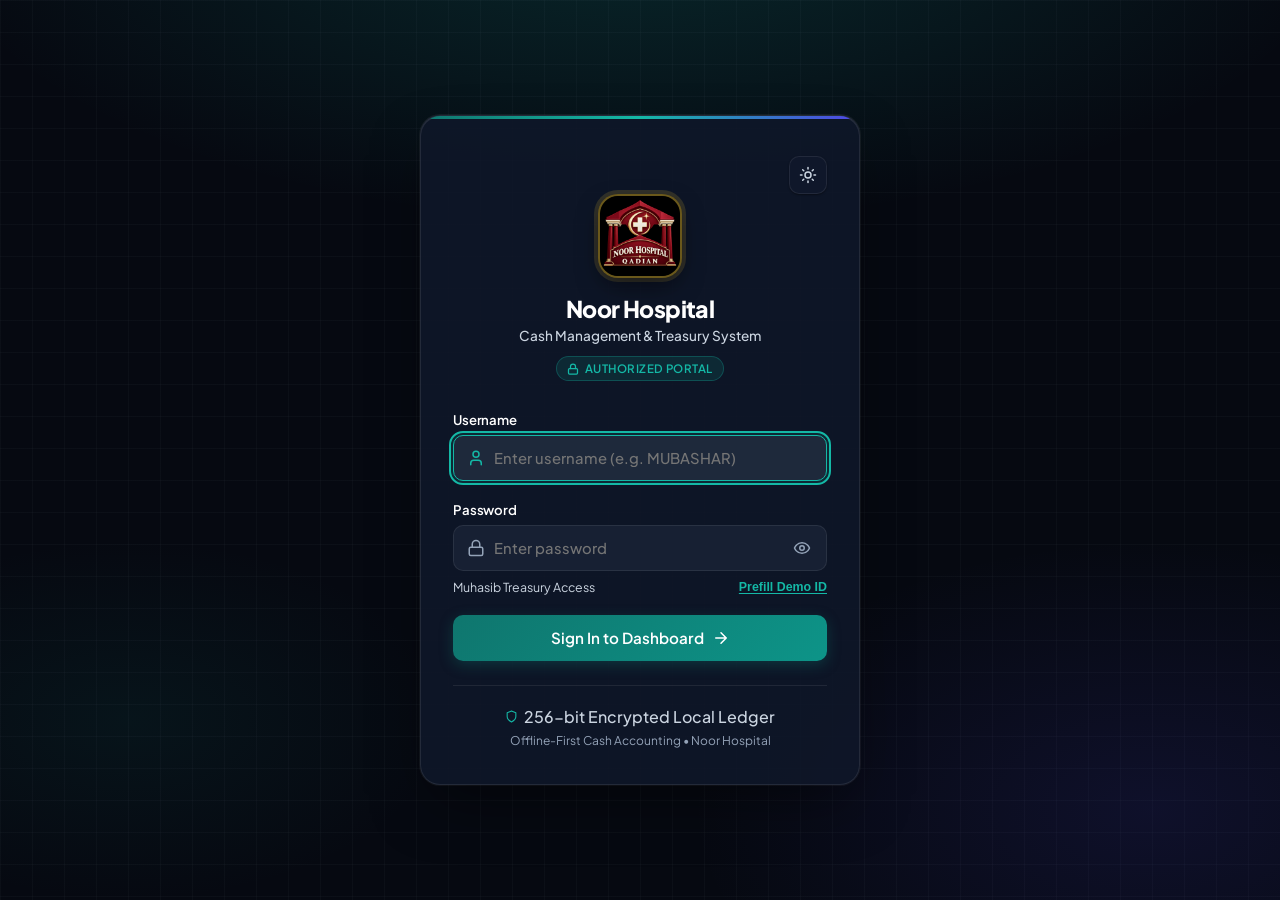
==== index.html @ 7a785e83 "fix(bill-payment-form): open form rows in the same filter/sort sequence as the bills register" ====
<!DOCTYPE html>
<html lang="en" data-theme="light">
<head>
  <meta charset="UTF-8">
  <meta name="viewport" content="width=device-width, initial-scale=1.0, viewport-fit=cover">
  <title>Noor Hospital - Cash Management System</title>
  <!-- SEO & Meta Tags -->
  <meta name="description" content="Offline-first cash management system for Noor Hospital to track Muhasib Cash, Hospital Collections, Slips, Bills, and Transfers.">
  <meta name="theme-color" content="#09090b">
  <meta name="apple-mobile-web-app-capable" content="yes">
  <meta name="apple-mobile-web-app-status-bar-style" content="black-translucent">
  <meta name="apple-mobile-web-app-title" content="Noor Hospital">
  <meta name="mobile-web-app-capable" content="yes">
  <meta name="format-detection" content="telephone=no">
  
  <!-- Anti-cache meta headers to ensure latest scripts are loaded -->
  <meta http-equiv="Cache-Control" content="no-cache, no-store, must-revalidate">
  <meta http-equiv="Pragma" content="no-cache">
  <meta http-equiv="Expires" content="0">
  
  <!-- Premium Fonts -->
  <link rel="preconnect" href="https://fonts.googleapis.com">
  <link rel="preconnect" href="https://fonts.gstatic.com" crossorigin>
  <link href="https://fonts.googleapis.com/css2?family=Plus+Jakarta+Sans:wght@300;400;500;600;700;800&family=JetBrains+Mono:wght@400;500;600&display=swap" rel="stylesheet">
  
  <!-- Favicon & Icons -->
  <link rel="icon" type="image/png" sizes="64x64" href="assets/favicon.png">
  <link rel="shortcut icon" href="favicon.ico">
  <link rel="apple-touch-icon" href="assets/logo.png">

  <!-- Critical Panel Visibility Rule (Guarantees only active section is visible) -->
  <style>
    .panel { display: none !important; }
    .panel.active { display: flex !important; }
  </style>
  <!-- Prevent sidebar flicker: apply collapsed state BEFORE first paint -->
  <script>
    try {
      if (localStorage.getItem('noor_sidebar_collapsed') === 'true') {
        document.documentElement.classList.add('sidebar-pre-collapsed');
      }
    } catch(e) {}
  </script>
  <style>
    html.sidebar-pre-collapsed .app-layout { grid-template-columns: 68px 1fr !important; }
    html.sidebar-pre-collapsed .sidebar { width: 68px !important; padding: 16px 8px 14px !important; overflow-x: hidden !important; }
    html.sidebar-pre-collapsed .brand-text,
    html.sidebar-pre-collapsed .nav-section-title,
    html.sidebar-pre-collapsed .sidebar-footer,
    html.sidebar-pre-collapsed .offline-status-indicator,
    html.sidebar-pre-collapsed .sync-status-indicator { display: none !important; }
    html.sidebar-pre-collapsed .sidebar-header { justify-content: center !important; margin-bottom: 16px !important; padding: 0 !important; }
    html.sidebar-pre-collapsed .brand { justify-content: center !important; }
    html.sidebar-pre-collapsed .brand-icon { width: 38px !important; height: 38px !important; }
    html.sidebar-pre-collapsed .nav-item { justify-content: center !important; padding: 10px 0 !important; border-radius: 10px !important; }
    html.sidebar-pre-collapsed .nav-item span { display: none !important; }
    html.sidebar-pre-collapsed .nav-item .badge { display: none !important; }
    html.sidebar-pre-collapsed .nav-item svg { width: 20px !important; height: 20px !important; margin: 0 !important; }
    html.sidebar-pre-collapsed .sidebar-collapse-btn svg { transform: rotate(180deg) !important; }
  </style>

  <!-- Main Stylesheet (Versioned for cache-busting) -->
  <link rel="stylesheet" href="assets/app.css?v=20261112_1">
  <link rel="stylesheet" href="assets/staff-receipts.css?v=20261010_17">
  <link rel="stylesheet" href="assets/cash-borrow.css?v=20261013_10">
  <link rel="stylesheet" href="assets/notepad.css?v=20261014_27">
  
  <!-- Excel Library (SheetJS) Loaded Locally -->
  <script src="assets/xlsx.min.js" defer></script>
  <!-- Chart.js Library Loaded Locally -->
  <script src="assets/chart.min.js" defer></script>
  <!-- Main Application Logic (Versioned for cache-busting) -->
  <script src="assets/app.js?v=20261114_2" defer></script>
  <script src="assets/staff-receipts.js?v=20261105_1" defer></script>
  <script src="assets/cash-borrow.js?v=20261014_22" defer></script>
  <script src="assets/notepad.js?v=20261014_27" defer></script>
</head>
<body>

  <!-- Toast Notification System -->
  <div id="toast-container" class="toast-container" aria-live="polite"></div>

  <!-- Login Screen -->
  <div id="login-screen" class="login-screen" style="display: none;" role="region" aria-label="Sign In Portal">
    <div class="login-container">
      <!-- Main Login Card -->
      <div class="login-card" id="login-card">
        <!-- Top control bar (Theme toggle inside card) -->
        <div class="login-top-bar">
          <button type="button" class="login-theme-btn" id="login-theme-toggle" aria-label="Toggle light/dark theme" title="Toggle Theme">
            <svg id="login-theme-icon" viewBox="0 0 24 24" fill="none" stroke="currentColor" stroke-width="2" stroke-linecap="round" stroke-linejoin="round">
              <circle cx="12" cy="12" r="4"/><path d="M12 2v2M12 20v2M4.93 4.93l1.41 1.41M17.66 17.66l1.41 1.41M2 12h2M20 12h2M6.34 17.66l-1.41 1.41M19.07 4.93l-1.41 1.41"/>
            </svg>
          </button>
        </div>
        <div class="login-brand">
          <div class="brand-icon brand-icon-img" aria-hidden="true">
            <img src="assets/logo.png" alt="Noor Hospital Qadian Logo" class="login-brand-logo">
          </div>
          <h2>Noor Hospital</h2>
          <p>Cash Management & Treasury System</p>
          <div class="login-secure-badge">
            <svg viewBox="0 0 24 24" fill="none" stroke="currentColor" stroke-width="2.5" stroke-linecap="round" stroke-linejoin="round">
              <rect width="18" height="11" x="3" y="11" rx="2" ry="2"/><path d="M7 11V7a5 5 0 0 1 10 0v4"/>
            </svg>
            <span>Authorized Portal</span>
          </div>
        </div>

        <!-- Inline Error Banner -->
        <div id="login-error-banner" class="login-error-banner" role="alert" aria-live="assertive">
          <svg viewBox="0 0 24 24" fill="none" stroke="currentColor" stroke-width="2" stroke-linecap="round" stroke-linejoin="round">
            <circle cx="12" cy="12" r="10"/><line x1="12" y1="8" x2="12" y2="12"/><line x1="12" y1="16" x2="12.01" y2="16"/>
          </svg>
          <span id="login-error-text">Invalid username or password</span>
        </div>

        <form id="form-login" novalidate>
          <div class="login-field">
            <div class="login-field-header">
              <label for="login-username">Username</label>
            </div>
            <div class="login-input-wrapper">
              <svg class="login-input-icon" viewBox="0 0 24 24" fill="none" stroke="currentColor" stroke-width="2" stroke-linecap="round" stroke-linejoin="round">
                <path d="M19 21v-2a4 4 0 0 0-4-4H9a4 4 0 0 0-4 4v2"/><circle cx="12" cy="7" r="4"/>
              </svg>
              <input type="text" id="login-username" class="login-input" placeholder="Enter username (e.g. MUBASHAR)" required autocomplete="username" autocapitalize="characters" spellcheck="false">
            </div>
          </div>

          <div class="login-field">
            <div class="login-field-header">
              <label for="login-password">Password</label>
            </div>
            <div class="login-input-wrapper">
              <svg class="login-input-icon" viewBox="0 0 24 24" fill="none" stroke="currentColor" stroke-width="2" stroke-linecap="round" stroke-linejoin="round">
                <rect width="18" height="11" x="3" y="11" rx="2" ry="2"/><path d="M7 11V7a5 5 0 0 1 10 0v4"/>
              </svg>
              <input type="password" id="login-password" class="login-input" placeholder="Enter password" required autocomplete="current-password">
              <button type="button" class="login-password-toggle" id="btn-toggle-password" aria-label="Show password" aria-pressed="false" tabindex="-1">
                <svg id="icon-pw-eye" viewBox="0 0 24 24" fill="none" stroke="currentColor" stroke-width="2" stroke-linecap="round" stroke-linejoin="round">
                  <path d="M2 12s3-7 10-7 10 7 10 7-3 7-10 7-10-7-10-7Z"/><circle cx="12" cy="12" r="3"/>
                </svg>
              </button>
            </div>
            <div class="login-quick-helper">
              <span>Muhasib Treasury Access</span>
              <button type="button" class="login-preset-btn" id="btn-quick-fill">Prefill Demo ID</button>
            </div>
          </div>

          <button type="submit" id="btn-login-submit" class="btn-login">
            <div class="login-spinner"></div>
            <span class="login-btn-text">Sign In to Dashboard</span>
            <svg viewBox="0 0 24 24" fill="none" stroke="currentColor" stroke-width="2" stroke-linecap="round" stroke-linejoin="round">
              <path d="M5 12h14M12 5l7 7-7 7"/>
            </svg>
          </button>
        </form>

        <div class="login-footer">
          <div class="security-note">
            <svg viewBox="0 0 24 24" fill="none" stroke="currentColor" stroke-width="2" stroke-linecap="round" stroke-linejoin="round">
              <path d="M12 22s8-4 8-10V5l-8-3-8 3v7c0 6 8 10 8 10z"/>
            </svg>
            <span>256-bit Encrypted Local Ledger</span>
          </div>
          <p>Offline-First Cash Accounting &bull; Noor Hospital</p>
        </div>
      </div>
    </div>
  </div>

  <div class="app-layout">
    <!-- Mobile Sidebar Drawer Backdrop -->
    <div class="sidebar-backdrop" id="sidebar-backdrop"></div>

    <!-- Navigation Sidebar -->
    <aside class="sidebar" id="sidebar">
      <div class="sidebar-header">
        <div class="brand" role="button" tabindex="0" onclick="app.ui.switchTab('dashboard')" onkeydown="if(event.key==='Enter'||event.key===' ')app.ui.switchTab('dashboard')" title="Go to Overview Dashboard" style="cursor: pointer;">
          <div class="brand-icon brand-icon-img">
            <img src="assets/logo.png" alt="Noor Hospital Logo" class="sidebar-brand-logo">
          </div>
          <div class="brand-text">
            <div class="brand-title-row">
              <h2>Noor Hospital</h2>
              <span class="brand-badge">FINANCE</span>
            </div>
            <p>Cash & Treasury OS</p>
          </div>
        </div>
        <button class="mobile-close-btn" id="mobile-close-btn" aria-label="Close menu">
          <svg viewBox="0 0 24 24" fill="none" stroke="currentColor" stroke-width="2" stroke-linecap="round" stroke-linejoin="round"><path d="M18 6 6 18M6 6l12 12"/></svg>
        </button>
        <button class="sidebar-collapse-btn" id="sidebar-collapse-btn" aria-label="Toggle sidebar" title="Collapse sidebar">
          <svg viewBox="0 0 24 24" fill="none" stroke="currentColor" stroke-width="2" stroke-linecap="round" stroke-linejoin="round"><path d="M15 18l-6-6 6-6"/></svg>
        </button>
      </div>

      <nav class="sidebar-nav">
        <!-- Group 1: Command Center -->
        <div class="nav-section-title">COMMAND CENTER</div>
        <button class="nav-item active" data-panel="dashboard" title="Overview Dashboard">
          <svg viewBox="0 0 24 24" fill="none" stroke="currentColor" stroke-width="2" stroke-linecap="round" stroke-linejoin="round"><rect width="7" height="9" x="3" y="3" rx="1"/><rect width="7" height="5" x="14" y="3" rx="1"/><rect width="7" height="9" x="14" y="12" rx="1"/><rect width="7" height="5" x="3" y="16" rx="1"/></svg>
          <span>Overview Dashboard</span>
        </button>

        <!-- Group 2: Muhasib Float & Advances -->
        <div class="nav-section-title">MUHASIB (FLOAT & ADVANCES)</div>
        <button class="nav-item" data-panel="advance-cash" title="Muhasib Cash (Float)">
          <svg viewBox="0 0 24 24" fill="none" stroke="currentColor" stroke-width="2" stroke-linecap="round" stroke-linejoin="round"><path d="M12 2v20M17 5H9.5a3.5 3.5 0 0 0 0 7h5a3.5 3.5 0 0 1 0 7H6"/></svg>
          <span>Muhasib Cash (Float)</span>
        </button>
        <button class="nav-item" data-panel="advance-bills" title="Muhasib Bills">
          <svg viewBox="0 0 24 24" fill="none" stroke="currentColor" stroke-width="2" stroke-linecap="round" stroke-linejoin="round"><path d="M15 2H6a2 2 0 0 0-2 2v16a2 2 0 0 0 2 2h12a2 2 0 0 0 2-2V7Z"/><path d="M14 2v4a2 2 0 0 0 2 2h4M10 9H8M16 13H8M16 17H8"/></svg>
          <span>Muhasib Bills</span>
          <span class="badge" id="sidebar-advance-bills-badge">0</span>
        </button>
        <button class="nav-item" data-panel="advance-cleared" title="Muhasib Bill Sayer (Cleared)">
          <svg viewBox="0 0 24 24" fill="none" stroke="currentColor" stroke-width="2" stroke-linecap="round" stroke-linejoin="round"><path d="M20 6 9 17l-5-5"/></svg>
          <span>Muhasib Bill Sayer</span>
          <span class="badge" id="sidebar-advance-cleared-badge">0</span>
        </button>
        <button class="nav-item" data-panel="advance-slips" title="Muhasib Advance Slips">
          <svg viewBox="0 0 24 24" fill="none" stroke="currentColor" stroke-width="2" stroke-linecap="round" stroke-linejoin="round"><path d="M4 2v20l2-1 2 1 2-1 2 1 2-1 2 1 2-1 2 1V2l-2 1-2-1-2 1-2-1-2 1-2-1-2 1Z"/><path d="M14 8H8M16 12H8M13 16H8"/></svg>
          <span>Muhasib Advance Slips</span>
          <span class="badge" id="sidebar-advance-slips-badge">0</span>
        </button>

        <!-- Group 3: Hospital Collections & Bills -->
        <div class="nav-section-title">HOSPITAL (COLLECTIONS & BILLS)</div>
        <button class="nav-item" data-panel="hospital-cash" title="Hospital Cash (Counter)">
          <svg viewBox="0 0 24 24" fill="none" stroke="currentColor" stroke-width="2" stroke-linecap="round" stroke-linejoin="round"><rect width="20" height="12" x="2" y="6" rx="2"/><circle cx="12" cy="12" r="2"/><path d="M6 12h.01M18 12h.01"/></svg>
          <span>Hospital Cash (Counter)</span>
        </button>
        <button class="nav-item" data-panel="bills" title="Hospital Bills">
          <svg viewBox="0 0 24 24" fill="none" stroke="currentColor" stroke-width="2" stroke-linecap="round" stroke-linejoin="round"><path d="M21 16V8a2 2 0 0 0-1-1.73l-7-4a2 2 0 0 0-2 0l-7 4A2 2 0 0 0 3 8v8a2 2 0 0 0 1 1.73l7 4a2 2 0 0 0 2 0l7-4A2 2 0 0 0 21 16z"/><path d="M3.27 6.96 12 12.01l8.73-5.05M12 22.08V12"/></svg>
          <span>Hospital Bills</span>
          <span class="badge" id="sidebar-bills-badge">0</span>
        </button>
        <button class="nav-item" data-panel="hospital-cleared" title="Hospital Bill Sayer (Cleared)">
          <svg viewBox="0 0 24 24" fill="none" stroke="currentColor" stroke-width="2" stroke-linecap="round" stroke-linejoin="round"><path d="M20 6 9 17l-5-5"/></svg>
          <span>Hospital Bill Sayer</span>
          <span class="badge badge-emerald" id="sidebar-hospital-cleared-badge">0</span>
        </button>
        <button class="nav-item" data-panel="temp-slips" title="Hospital Advance Slips">
          <svg viewBox="0 0 24 24" fill="none" stroke="currentColor" stroke-width="2" stroke-linecap="round" stroke-linejoin="round"><path d="M15 2H6a2 2 0 0 0-2 2v16a2 2 0 0 0 2 2h12a2 2 0 0 0 2-2V7Z"/><path d="M14 2v4a2 2 0 0 0 2 2h4M10 9H8M16 13H8M16 17H8"/></svg>
          <span>Hospital Advance Slips</span>
          <span class="badge" id="sidebar-temp-slips-badge">0</span>
        </button>
        <button class="nav-item" data-panel="hospital-deposits" title="Hospital Deposits">
          <svg viewBox="0 0 24 24" fill="none" stroke="currentColor" stroke-width="2" stroke-linecap="round" stroke-linejoin="round"><path d="M17 6h5v11a3 3 0 0 1-3 3H5a3 3 0 0 1-3-3V5a3 3 0 0 1 3-3h8"/><path d="M16 19h6M16 15h6M16 11h6M2 10h11"/></svg>
          <span>Hospital Deposits</span>
        </button>
        <button class="nav-item" data-panel="accounts" title="Accounts Department">
          <svg viewBox="0 0 24 24" fill="none" stroke="currentColor" stroke-width="2" stroke-linecap="round" stroke-linejoin="round"><path d="M4 4h16c1.1 0 2 .9 2 2v12c0 1.1-.9 2-2 2H4c-1.1 0-2-.9-2-2V6c0-1.1.9-2 2-2z"></path><polyline points="22,6 12,13 2,6"></polyline></svg>
          <span>Accounts Department</span>
        </button>

        <!-- Group 4: Reconciliation & Audit -->
        <div class="nav-section-title">RECONCILIATION & AUDIT</div>
        <button class="nav-item" data-panel="upi-reconciliation" title="UPI Reconciliation">
          <svg viewBox="0 0 24 24" fill="none" stroke="currentColor" stroke-width="2" stroke-linecap="round" stroke-linejoin="round"><rect width="14" height="20" x="5" y="2" rx="2"/><path d="M12 18h.01M9 6h6M9 10h6"/></svg>
          <span>UPI Reconciliation</span>
          <span class="badge badge-sky" id="sidebar-upi-badge">0</span>
        </button>
        <button class="nav-item" data-panel="staff-receipts" title="Advance Receipts Register">
          <svg viewBox="0 0 24 24" fill="none" stroke="currentColor" stroke-width="2" stroke-linecap="round" stroke-linejoin="round"><path d="M4 2v20l2-1 2 1 2-1 2 1 2-1 2 1 2-1 2 1V2l-2 1-2-1-2 1-2-1-2 1-2-1-2 1Z"/><path d="M8 7h8M8 11h8M8 15h5"/></svg>
          <span>Advance Receipts</span>
          <span class="badge" id="sidebar-receipts-badge">0</span>
        </button>
        <button class="nav-item" data-panel="cash-borrow" title="Cash Borrowing & Settlement">
          <svg viewBox="0 0 24 24" fill="none" stroke="currentColor" stroke-width="2" stroke-linecap="round" stroke-linejoin="round"><path d="m16 3 4 4-4 4"/><path d="M20 7H4"/><path d="m8 21-4-4 4-4"/><path d="M4 17h16"/></svg>
          <span>Cash Borrowing Register</span>
          <span class="badge badge-amber" id="sidebar-borrow-badge" style="display:none">0</span>
        </button>

        <!-- Group 5: Master Directories & Setup -->
        <div class="nav-section-title">MASTER DIRECTORIES & SETUP</div>
        <button class="nav-item" data-panel="vendors" title="Vendor & Staff Directory">
          <svg viewBox="0 0 24 24" fill="none" stroke="currentColor" stroke-width="2" stroke-linecap="round" stroke-linejoin="round"><path d="M16 21v-2a4 4 0 0 0-4-4H6a4 4 0 0 0-4 4v2"/><circle cx="9" cy="7" r="4"/><path d="M22 21v-2a4 4 0 0 0-3-3.87"/><path d="M16 3.13a4 4 0 0 1 0 7.75"/></svg>
          <span>Vendor & Staff Directory</span>
          <span class="badge" id="nav-vendors-badge">0</span>
        </button>
        <button class="nav-item" data-panel="heads" title="Expense Heads">
          <svg viewBox="0 0 24 24" fill="none" stroke="currentColor" stroke-width="2" stroke-linecap="round" stroke-linejoin="round"><path d="M4 19.5A2.5 2.5 0 0 1 6.5 17H20"/><path d="M6.5 2H20v20H6.5A2.5 2.5 0 0 1 4 19.5v-15A2.5 2.5 0 0 1 6.5 2z"/></svg>
          <span>Expense Heads</span>
          <span class="badge" id="nav-heads-badge">0</span>
        </button>

        <!-- Group 6: Statements & Intelligence -->
        <div class="nav-section-title">STATEMENTS & INTELLIGENCE</div>
        <button class="nav-item" data-panel="balance-sheet" title="Real-time Balance Sheet">
          <svg viewBox="0 0 24 24" fill="none" stroke="currentColor" stroke-width="2" stroke-linecap="round" stroke-linejoin="round"><path d="M3 3v18h18M18.7 8l-5.1 5.2-2.8-2.7L7 14.3"/></svg>
          <span>Real-time Balance Sheet</span>
        </button>
        <button class="nav-item" data-panel="reports" title="Financial Reports Centre">
          <svg viewBox="0 0 24 24" fill="none" stroke="currentColor" stroke-width="2" stroke-linecap="round" stroke-linejoin="round"><path d="M21.21 15.89A10 10 0 1 1 8 2.83M22 12A10 10 0 0 0 12 2v10z"/></svg>
          <span>Financial Reports Centre</span>
        </button>
        <button class="nav-item" data-panel="notepad" title="Notepad Quick Notes">
          <svg viewBox="0 0 24 24" fill="none" stroke="currentColor" stroke-width="2" stroke-linecap="round" stroke-linejoin="round"><path d="M14.5 2H6a2 2 0 0 0-2 2v16a2 2 0 0 0 2 2h12a2 2 0 0 0 2-2V7.5L14.5 2z"/><polyline points="14 2 14 8 20 8"/><line x1="16" y1="13" x2="8" y2="13"/><line x1="16" y1="17" x2="8" y2="17"/><line x1="10" y1="9" x2="8" y2="9"/></svg>
          <span>Notepad</span>
          <span class="badge badge-amber" id="sidebar-notepad-badge" style="display:none">0</span>
        </button>

        <!-- Group 7: System Settings (Last) -->
        <div class="nav-section-title">SETTINGS</div>
        <button class="nav-item" data-panel="settings" title="Backup, Sync & Settings">
          <svg viewBox="0 0 24 24" fill="none" stroke="currentColor" stroke-width="2" stroke-linecap="round" stroke-linejoin="round"><path d="M12.22 2h-.44a2 2 0 0 0-2 2v.18a2 2 0 0 1-1 1.73l-.43.25a2 2 0 0 1-2 0l-.15-.08a2 2 0 0 0-2.73.73l-.22.38a2 2 0 0 0 .73 2.73l.15.1a2 2 0 0 1 1 1.72v.51a2 2 0 0 1-1 1.74l-.15.09a2 2 0 0 0-.73 2.73l.22.38a2 2 0 0 0 2.73.73l.15-.08a2 2 0 0 1 2 0l.43.25a2 2 0 0 1 1 1.73V20a2 2 0 0 0 2 2h.44a2 2 0 0 0 2-2v-.18a2 2 0 0 1 1-1.73l.43-.25a2 2 0 0 1 2 0l.15.08a2 2 0 0 0 2.73-.73l.22-.39a2 2 0 0 0-.73-2.73l-.15-.08a2 2 0 0 1-1-1.74v-.5a2 2 0 0 1 1-1.74l.15-.1a2 2 0 0 0 .73-2.73l-.22-.38a2 2 0 0 0-2.73-.73l-.15.08a2 2 0 0 1-2 0l-.43-.25a2 2 0 0 1-1-1.73V4a2 2 0 0 0-2-2z"/><circle cx="12" cy="12" r="3"/></svg>
          <span>Backup, Sync & Settings</span>
        </button>
      </nav>

      <div class="sidebar-footer">
        <div class="sidebar-user-pill">
          <div class="user-avatar-dot">M</div>
          <div class="user-info-text">
            <span class="user-name">Mubashar Ali</span>
            <span class="user-role">Muhasib • Treasury Active</span>
          </div>
        </div>
        <div class="sidebar-footer-controls">
          <div class="offline-status-indicator" title="Local IndexedDB active. Offline entries sync automatically.">
            <span class="status-dot online"></span>
            <span class="status-text">Offline-First Engine</span>
          </div>
          <div class="theme-toggle-group">
            <button class="theme-btn" id="theme-light-btn" aria-label="Light mode" title="Light theme">
              <svg viewBox="0 0 24 24" fill="none" stroke="currentColor" stroke-width="2"><circle cx="12" cy="12" r="4"/><path d="M12 2v2M12 20v2M4.93 4.93l1.41 1.41M17.66 17.66l1.41 1.41M2 12h2M20 12h2M6.34 17.66l-1.41 1.41M19.07 4.93l-1.41 1.41"/></svg>
            </button>
            <button class="theme-btn active" id="theme-dark-btn" aria-label="Dark mode" title="Dark theme">
              <svg viewBox="0 0 24 24" fill="none" stroke="currentColor" stroke-width="2"><path d="M12 3a6 6 0 0 0 9 9 9 9 0 1 1-9-9Z"/></svg>
            </button>
          </div>
        </div>
        <button type="button" class="sidebar-logout-btn" id="btn-sidebar-logout" onclick="app.auth.logout()" title="Logout / Sign Out">
          <svg viewBox="0 0 24 24" fill="none" stroke="currentColor" stroke-width="2" stroke-linecap="round" stroke-linejoin="round" style="width: 15px; height: 15px;"><path d="M9 21H5a2 2 0 0 1-2-2V5a2 2 0 0 1 2-2h4M16 17l5-5-5-5M21 12H9"/></svg>
          <span>Logout</span>
        </button>
      </div>
    </aside>

    <!-- Main Workspace -->
    <main class="main-content">
      
      <!-- Top Status Header Bar -->
      <header class="top-bar">
        <div class="top-bar-row">
          <div class="top-bar-left">
            <button class="mobile-menu-btn" id="mobile-menu-btn" aria-label="Open menu">
              <svg viewBox="0 0 24 24" fill="none" stroke="currentColor" stroke-width="2" stroke-linecap="round" stroke-linejoin="round"><line x1="4" x2="20" y1="12" y2="12"/><line x1="4" x2="20" y1="6" y2="6"/><line x1="4" x2="20" y1="18" y2="18"/></svg>
            </button>
            <img src="assets/logo.png" alt="Noor Hospital Logo" class="topbar-mobile-logo" role="button" tabindex="0" onclick="app.ui.switchTab('dashboard')" onkeydown="if(event.key==='Enter'||event.key===' ')app.ui.switchTab('dashboard')" title="Go to Overview Dashboard" style="cursor: pointer;">
            <div class="top-bar-title-wrap">
              <h1 class="panel-heading" id="main-panel-title">Overview Dashboard</h1>
            </div>
          </div>
          <div class="sync-status-indicator" id="sync-status-indicator">
            <span class="sync-status-dot" id="sync-status-dot"></span>
            <span class="sync-status-text" id="sync-status-text">Checking...</span>
          </div>
          <div class="top-bar-right">
            <!-- Mobile Theme Toggle Button -->
            <button class="mobile-theme-btn" id="mobile-theme-btn" aria-label="Toggle theme">
              <svg class="theme-icon-sun" viewBox="0 0 24 24" fill="none" stroke="currentColor" stroke-width="2"><circle cx="12" cy="12" r="4"/><path d="M12 2v2M12 20v2M4.93 4.93l1.41 1.41M17.66 17.66l1.41 1.41M2 12h2M20 12h2M6.34 17.66l-1.41 1.41M19.07 4.93l-1.41 1.41"/></svg>
              <svg class="theme-icon-moon" style="display:none;" viewBox="0 0 24 24" fill="none" stroke="currentColor" stroke-width="2"><path d="M12 3a6 6 0 0 0 9 9 9 9 0 1 1-9-9Z"/></svg>
            </button>
            <!-- Logged-in User Display -->
            <div class="user-profile-badge" id="user-profile-badge" title="Authenticated User">
              <svg viewBox="0 0 24 24" fill="none" stroke="currentColor" stroke-width="2" style="width: 14px; height: 14px; color: var(--primary);"><path d="M20 21v-2a4 4 0 0 0-4-4H8a4 4 0 0 0-4 4v2"/><circle cx="12" cy="7" r="4"/></svg>
              <span id="user-display-name">MUBASHAR</span>
            </div>
          </div>
        </div>
      </header>

      <!-- PANELS (Tab Content) -->
      <div class="panel-container">

        <!-- 1. OVERVIEW DASHBOARD PANEL -->
        <section class="panel active" id="panel-dashboard">
          
          <!-- Executive Cash Command Bar -->
          <div class="dash-exec-hero">
            <div class="dash-exec-header">
              <div class="dash-exec-info">
                <div class="dash-status-row">
                  <div class="dash-status-pill">
                    <span class="live-pulse"></span>
                    <span>Audit Verified • Treasury Active</span>
                  </div>
                </div>
                <h2 class="dash-exec-title">Noor Hospital Cash Control System</h2>
                <p class="dash-exec-subtitle">Consolidated liquid cash positions, departmental imprest floats, and real-time liabilities.</p>
              </div>

              <!-- Quick Action Command Strip -->
              <div class="dash-quick-actions">
                <button type="button" class="dash-action-btn" onclick="app.ui.openBillModal('advance')" title="Add Muhasib Bill [Ctrl+M]">
                  <svg viewBox="0 0 24 24" fill="none" stroke="currentColor" stroke-width="2"><path d="M14 2H6a2 2 0 0 0-2 2v16a2 2 0 0 0 2 2h12a2 2 0 0 0 2-2V7Z"/><path d="M14 2v4a2 2 0 0 0 2 2h4M10 9H8M16 13H8M16 17H8"/></svg>
                  <span>Muhasib Bill</span>
                  <kbd class="kbd-hint">Ctrl+M</kbd>
                </button>
                <button type="button" class="dash-action-btn" onclick="app.ui.openModal('dialog-slip-add', 'advance')" title="Add Muhasib Advance Slip [Ctrl+Shift+M]">
                  <svg viewBox="0 0 24 24" fill="none" stroke="currentColor" stroke-width="2"><path d="M12 5v14M5 12h14"/></svg>
                  <span>Muhasib Adv</span>
                  <kbd class="kbd-hint">Ctrl+⇧M</kbd>
                </button>
                <button type="button" class="dash-action-btn" onclick="app.ui.openBillModal('hospital')" title="Add Hospital Bill [Ctrl+H]">
                  <svg viewBox="0 0 24 24" fill="none" stroke="currentColor" stroke-width="2"><path d="M14 2H6a2 2 0 0 0-2 2v16a2 2 0 0 0 2 2h12a2 2 0 0 0 2-2V7Z"/><path d="M14 2v4a2 2 0 0 0 2 2h4M10 9H8M16 13H8M16 17H8"/></svg>
                  <span>Hospital Bill</span>
                  <kbd class="kbd-hint">Ctrl+H</kbd>
                </button>
                <button type="button" class="dash-action-btn" onclick="app.ui.openModal('dialog-slip-add', 'hospital')" title="Add Hospital Advance Slip [Ctrl+Shift+H]">
                  <svg viewBox="0 0 24 24" fill="none" stroke="currentColor" stroke-width="2"><path d="M12 5v14M5 12h14"/></svg>
                  <span>Hospital Adv</span>
                  <kbd class="kbd-hint">Ctrl+⇧H</kbd>
                </button>
                <button type="button" class="dash-action-btn" onclick="if(window.app&&app.receipts)app.receipts.openAddModal()" title="Issue Staff Cash Advance Slip [Ctrl+S]">
                  <svg viewBox="0 0 24 24" fill="none" stroke="currentColor" stroke-width="2"><path d="M4 2v20l2-1 2 1 2-1 2 1 2-1 2 1 2-1 2 1V2l-2 1-2-1-2 1-2-1-2 1Z"/><path d="M8 7h8M8 11h8M8 15h5"/></svg>
                  <span>Staff Receipt</span>
                  <kbd class="kbd-hint">Ctrl+S</kbd>
                </button>
                <button type="button" id="btn-quick-cash-borrow" class="dash-action-btn" onclick="(window.CashBorrow||(window.app&&app.cashBorrow)||{}).openAddModal&&((window.CashBorrow||app.cashBorrow).openAddModal())" title="Record Cash Borrowing / Transfer (Hospital ⇄ Muhasib) [Ctrl+B / Alt+B]">
                  <svg viewBox="0 0 24 24" fill="none" stroke="currentColor" stroke-width="2"><path d="m16 3 4 4-4 4"/><path d="M20 7H4"/><path d="m8 21-4-4 4-4"/><path d="M4 17h16"/></svg>
                  <span>Cash Borrow</span>
                  <kbd class="kbd-hint">Ctrl+B</kbd>
                </button>
              </div>
            </div>

            <!-- Primary 4 Financial Pillars Strip (Executive Hierarchy) -->
            <div class="dash-pillar-grid">
              
              <!-- Pillar 1: Total Liquid Cash With Me (King Metric) -->
              <div class="dash-pillar-card pillar-hero-liquid" style="cursor:pointer;" onclick="document.querySelector('[data-panel=\'balance-sheet\']').click()" title="View Balance Sheet">
                <div class="pillar-card-top">
                  <span class="pillar-label">Total Liquid Cash With Me</span>
                  <span class="pillar-pill pill-liquid">Primary Reserve</span>
                </div>
                <div class="pillar-val" id="dash-total-cash-me">₹0.00</div>
                <div class="pillar-meta">
                  <span class="pillar-meta-dot"></span>
                  <span>Muhasib Float + Hospital Cash available in treasury</span>
                </div>
              </div>

              <!-- Pillar 2: Muhasib Float Available -->
              <div class="dash-pillar-card pillar-muhasib" style="cursor:pointer;" onclick="document.querySelector('[data-panel=\'advance-cash\']').click()" title="View Muhasib Cash">
                <div class="pillar-card-top">
                  <span class="pillar-label">Current Muhasib Float</span>
                  <span class="pillar-pill pill-muhasib">Float Active</span>
                </div>
                <div class="pillar-val text-muhasib" id="hero-adv-cash">—</div>
                <div class="pillar-meta">
                  <span>Available with Muhasib • Total received:</span>
                  <strong class="pillar-sub-amt" id="dash-total-advance-received">₹0.00</strong>
                </div>
              </div>

              <!-- Pillar 3: Hospital Cash Available -->
              <div class="dash-pillar-card pillar-hospital" style="cursor:pointer;" onclick="document.querySelector('[data-panel=\'hospital-cash\']').click()" title="View Hospital Cash">
                <div class="pillar-card-top">
                  <span class="pillar-label">Current Hospital Cash</span>
                  <span class="pillar-pill pill-hospital">Collections</span>
                </div>
                <div class="pillar-val text-hospital" id="hero-hosp-cash">—</div>
                <div class="pillar-meta">
                  <span>Cash collection balance • Gross inflow:</span>
                  <strong class="pillar-sub-amt" id="dash-total-hospital-collected">₹0.00</strong>
                </div>
              </div>

              <!-- Pillar 4: Total Pending Bills & Slips -->
              <div class="dash-pillar-card pillar-pending" style="cursor:pointer;" onclick="document.querySelector('[data-panel=\'bills\']').click()" title="View Pending Bills">
                <div class="pillar-card-top">
                  <span class="pillar-label">Total Pending Bills</span>
                  <span class="pillar-pill pill-pending">Unsettled</span>
                </div>
                <div class="pillar-val text-pending" id="hero-pending">—</div>
                <div class="pillar-meta">
                  <span>Muhasib bills:</span>
                  <strong class="pillar-sub-amt" id="hero-pending-adv">₹0.00</strong>
                </div>
                <div class="pillar-meta">
                  <span>Hospital bills:</span>
                  <strong class="pillar-sub-amt" id="hero-pending-hosp">₹0.00</strong>
                </div>
              </div>

            </div>
          </div>

          <!-- Executive Inter-Cash Liability Alert Banner (Hospital ⇄ Muhasib) -->
          <div class="cash-borrow-hero-banner is-balanced" id="dash-cash-borrow-banner"></div>

          <!-- Main Financial Metrics — Grouped: Muhasib | Hospital | UPI | Overall -->
          <div class="dash-groups">

            <!-- GROUP 1: Muhasib Float Treasury -->
            <div class="dash-group dash-group-muhasib">
              <div class="dash-group-head">
                <div class="dash-group-head-left">
                  <span class="dash-group-dot"></span>
                  <div>
                    <div class="dash-group-title">Muhasib Cash Float</div>
                  </div>
                </div>
                <span class="dash-dept-tag tag-muhasib">MUHASIB TREASURY</span>
              </div>
              <div class="metrics-grid">
                <!-- 1. Current Muhasib Cash Available (Hero Highlight Card - In Hand) -->
                <div class="card metric-card card-current-cash card-current-cash-muhasib" style="cursor: pointer;" onclick="document.querySelector('[data-panel=\'advance-cash\']').click()">
                  <div class="card-metric-header">
                    <span class="card-metric-title-wrap">
                      <span>Current Muhasib Cash Available</span>
                      <span class="cash-status-pill"><span class="cash-pulse-dot"></span>In Hand</span>
                    </span>
                    <span class="metric-icon">
                      <svg viewBox="0 0 24 24" fill="none" stroke="currentColor" stroke-width="2"><rect width="20" height="12" x="2" y="6" rx="2"/><circle cx="12" cy="12" r="2"/></svg>
                    </span>
                  </div>
                  <div class="card-metric-value text-error" id="dash-advance-cash">₹0.00</div>
                  <div class="card-metric-footer">
                    <span id="dash-advance-cash-sub">Active float balance available in hand</span>
                  </div>
                </div>

                <!-- 2. Muhasib Advance Slips (Moved to 2nd position) -->
                <div class="card metric-card card-pending" style="cursor: pointer;" onclick="document.querySelector('[data-panel=\'advance-slips\']').click()">
                  <div class="card-metric-header">
                    <span>Muhasib Advance Slips</span>
                    <span class="metric-icon">
                      <svg viewBox="0 0 24 24" fill="none" stroke="currentColor" stroke-width="2"><path d="M4 2v20l2-1 2 1 2-1 2 1 2-1 2 1 2-1 2 1V2l-2 1-2-1-2 1-2-1-2 1Z"/><path d="M14 8H8M16 12H8M13 16H8"/></svg>
                    </span>
                  </div>
                  <div class="card-metric-value" id="dash-advance-slips-total">₹0.00</div>
                  <div class="card-metric-footer">
                    <span id="dash-advance-slips-count">0 slips • Click to open register</span>
                  </div>
                </div>

                <!-- 3. Muhasib Total Cash -->
                <div class="card metric-card card-gradient-secondary" style="cursor: pointer;" onclick="document.querySelector('[data-panel=\'advance-cash\']').click()">
                  <div class="card-metric-header">
                    <span>Muhasib Total Cash</span>
                    <span class="metric-icon">
                      <svg viewBox="0 0 24 24" fill="none" stroke="currentColor" stroke-width="2"><path d="M12 2v20M17 5H9.5a3.5 3.5 0 0 0 0 7h5a3.5 3.5 0 0 1 0 7H6"/></svg>
                    </span>
                  </div>
                  <div class="card-metric-value" id="dash-advance-total-cash">₹0.00</div>
                  <div class="card-metric-footer">
                    <span>Gross cash received including opening balance</span>
                  </div>
                </div>

                <!-- 4. Muhasib Bills Pending -->
                <div class="card metric-card card-imprest" style="cursor: pointer;" onclick="document.querySelector('[data-panel=\'advance-bills\']').click()">
                  <div class="card-metric-header">
                    <span>Muhasib Bills Pending</span>
                    <span class="metric-icon">
                      <svg viewBox="0 0 24 24" fill="none" stroke="currentColor" stroke-width="2"><path d="M15 2H6a2 2 0 0 0-2 2v16a2 2 0 0 0 2 2h12a2 2 0 0 0 2-2V7Z"/><path d="M14 2v4a2 2 0 0 0 2 2h4M10 9H8M16 13H8M16 17H8"/></svg>
                    </span>
                  </div>
                  <div class="card-metric-value" id="dash-advance-bills-pending">₹0.00</div>
                  <div class="card-metric-footer">
                    <span>Unsettled bills against Muhasib float</span>
                  </div>
                </div>

                <!-- 5. Muhasib Bill Sayer (Cleared) -->
                <div class="card metric-card card-gradient-accent" style="cursor: pointer;" onclick="document.querySelector('[data-panel=\'advance-cleared\']').click()">
                  <div class="card-metric-header">
                    <span>Muhasib Bill Sayer (Cleared)</span>
                    <span class="metric-icon">
                      <svg viewBox="0 0 24 24" fill="none" stroke="currentColor" stroke-width="2"><path d="M20 6 9 17l-5-5"/></svg>
                    </span>
                  </div>
                  <div class="card-metric-value" id="dash-advance-cleared-total">₹0.00</div>
                  <div class="card-metric-footer">
                    <span id="dash-advance-cleared-count">0 bills • Click to open register</span>
                  </div>
                </div>
              </div>
            </div>

            <!-- GROUP 2: Hospital Collections & Amanat -->
            <div class="dash-group dash-group-hospital">
              <div class="dash-group-head">
                <div class="dash-group-head-left">
                  <span class="dash-group-dot"></span>
                  <div>
                    <div class="dash-group-title">Hospital Cash Collections</div>
                  </div>
                </div>
                <span class="dash-dept-tag tag-hospital">HOSPITAL REVENUE</span>
              </div>
              <div class="metrics-grid">
                <!-- 1. Current Hospital Cash Available (Hero Highlight Card) -->
                <div class="card metric-card card-current-cash card-current-cash-hospital" style="cursor: pointer;" onclick="document.querySelector('[data-panel=\'hospital-cash\']').click()">
                  <div class="card-metric-header">
                    <span class="card-metric-title-wrap">
                      <span>Current Hospital Cash Available</span>
                      <span class="cash-status-pill"><span class="cash-pulse-dot"></span>Counter</span>
                    </span>
                    <span class="metric-icon">
                      <svg viewBox="0 0 24 24" fill="none" stroke="currentColor" stroke-width="2"><path d="M12 2v20M17 5H9.5a3.5 3.5 0 0 0 0 7h5a3.5 3.5 0 0 1 0 7H6"/></svg>
                    </span>
                  </div>
                  <div class="card-metric-value text-error" id="dash-hospital-cash">₹0.00</div>
                  <div class="card-metric-footer">
                    <span id="dash-hospital-cash-sub">Current cash collections sitting in counter</span>
                  </div>
                </div>

                <!-- 2. Hospital Advance Slips (Moved to 2nd position) -->
                <div class="card metric-card card-pending" style="cursor: pointer;" onclick="document.querySelector('[data-panel=\'temp-slips\']').click()">
                  <div class="card-metric-header">
                    <span>Hospital Advance Slips</span>
                    <span class="metric-icon">
                      <svg viewBox="0 0 24 24" fill="none" stroke="currentColor" stroke-width="2"><path d="M15 2H6a2 2 0 0 0-2 2v16a2 2 0 0 0 2 2h12a2 2 0 0 0 2-2V7Z"/><path d="M14 2v4a2 2 0 0 0 2 2h4M10 9H8M16 13H8M16 17H8"/></svg>
                    </span>
                  </div>
                  <div class="card-metric-value" id="dash-hospital-slips-total">₹0.00</div>
                  <div class="card-metric-footer">
                    <span id="dash-hospital-slips-count">0 slips • Click to open register</span>
                  </div>
                </div>

                <!-- 3. Total Deposited To Muhasib -->
                <div class="card metric-card card-gradient-primary" style="cursor: pointer;" onclick="document.querySelector('[data-panel=\'hospital-deposits\']').click()">
                  <div class="card-metric-header">
                    <span>Total Deposited To Muhasib</span>
                    <span class="metric-icon">
                      <svg viewBox="0 0 24 24" fill="none" stroke="currentColor" stroke-width="2"><path d="M17 6h5v11a3 3 0 0 1-3 3H5a3 3 0 0 1-3-3V5a3 3 0 0 1 3-3h8"/><path d="M16 19h6M16 15h6M16 11h6M2 10h11"/></svg>
                    </span>
                  </div>
                  <div class="card-metric-value" id="dash-total-hospital-deposited">₹0.00</div>
                  <div class="card-metric-footer">
                    <span>Hospital deposits handed over to Muhasib</span>
                  </div>
                </div>

                <!-- 4. Hospital Bills Pending -->
                <div class="card metric-card card-pending" style="cursor: pointer;" onclick="document.querySelector('[data-panel=\'bills\']').click()">
                  <div class="card-metric-header">
                    <span>Hospital Bills Pending</span>
                    <span class="metric-icon">
                      <svg viewBox="0 0 24 24" fill="none" stroke="currentColor" stroke-width="2"><path d="M21 16V8a2 2 0 0 0-1-1.73l-7-4a2 2 0 0 0-2 0l-7 4A2 2 0 0 0 3 8v8a2 2 0 0 0 1 1.73l7 4a2 2 0 0 0 2 0l7-4A2 2 0 0 0 21 16z"/><path d="M3.27 6.96 12 12.01l8.73-5.05M12 22.08V12"/></svg>
                    </span>
                  </div>
                  <div class="card-metric-value" id="dash-hospital-bills-pending">₹0.00</div>
                  <div class="card-metric-footer">
                    <span>Hospital Bills - Amanat Transfers</span>
                  </div>
                </div>

                <!-- 5. Hospital Bill Sayer (Cleared) -->
                <div class="card metric-card card-gradient-accent" style="cursor: pointer;" onclick="document.querySelector('[data-panel=\'hospital-cleared\']').click()">
                  <div class="card-metric-header">
                    <span>Hospital Bill Sayer (Cleared)</span>
                    <span class="metric-icon">
                      <svg viewBox="0 0 24 24" fill="none" stroke="currentColor" stroke-width="2"><path d="M20 6 9 17l-5-5"/></svg>
                    </span>
                  </div>
                  <div class="card-metric-value" id="dash-hospital-cleared-total">₹0.00</div>
                  <div class="card-metric-footer">
                    <span id="dash-hospital-cleared-count">0 bills • Click to open register</span>
                  </div>
                </div>
              </div>
            </div>

            <!-- GROUP 3: Digital Banking -->
              <!-- UPI Reconciliation -->
              <div class="dash-group dash-group-upi">
                <div class="dash-group-head">
                  <div class="dash-group-head-left">
                    <span class="dash-group-dot"></span>
                    <div>
                      <div class="dash-group-title">UPI Digital Collections</div>
                    </div>
                  </div>
                  <span class="dash-dept-tag tag-upi">DIGITAL AUDIT</span>
                </div>
                <div class="metrics-grid metrics-grid-3">
                  <div class="card metric-card card-upi-hospital" style="cursor: pointer;" onclick="document.querySelector('[data-panel=\'upi-reconciliation\']').click()">
                    <div class="card-metric-header">
                      <span>Hospital UPI (Total)</span>
                      <span class="metric-icon">
                        <svg viewBox="0 0 24 24" fill="none" stroke="currentColor" stroke-width="2"><rect width="14" height="20" x="5" y="2" rx="2"/><path d="M12 18h.01M9 6h6M9 10h6"/></svg>
                      </span>
                    </div>
                    <div class="card-metric-value text-sky" id="dash-upi-hospital">₹0.00</div>
                    <div class="card-metric-footer">
                      <span>Hospital ledger UPI collections</span>
                    </div>
                  </div>

                  <div class="card metric-card card-upi-bank" style="cursor: pointer;" onclick="document.querySelector('[data-panel=\'upi-reconciliation\']').click()">
                    <div class="card-metric-header">
                      <span>Bank UPI (Total)</span>
                      <span class="metric-icon">
                        <svg viewBox="0 0 24 24" fill="none" stroke="currentColor" stroke-width="2"><rect width="14" height="20" x="5" y="2" rx="2"/><path d="M12 18h.01M9 6h6M9 10h6"/></svg>
                      </span>
                    </div>
                    <div class="card-metric-value text-indigo" id="dash-upi-bank">₹0.00</div>
                    <div class="card-metric-footer">
                      <span>Bank statement verified credits</span>
                    </div>
                  </div>

                  <div class="card metric-card card-upi-diff" style="cursor: pointer;" onclick="document.querySelector('[data-panel=\'upi-reconciliation\']').click()">
                    <div class="card-metric-header">
                      <span>UPI Variance / Difference</span>
                      <span class="metric-icon">
                        <svg viewBox="0 0 24 24" fill="none" stroke="currentColor" stroke-width="2"><path d="m16 3 4 4-4 4M20 7H4M8 21l-4-4 4-4M4 17h16"/></svg>
                      </span>
                    </div>
                    <div class="card-metric-value" id="dash-upi-diff">₹0.00</div>
                    <div class="card-metric-footer">
                      <span id="dash-upi-diff-sub">Hospital UPI − Bank UPI</span>
                    </div>
                  </div>
                </div>
              </div>

            <!-- Optional Hidden Mirror Elements so app.js setters never throw -->
            <div style="display:none;" aria-hidden="true">
              <span id="dash-amanat-received">₹0.00</span>
              <span id="dash-imprest-received">₹0.00</span>
              <span id="dash-total-transferred">₹0.00</span>
              <span id="dash-temp-slips-total">₹0.00</span>
              <span id="dash-temp-slips-badge">0</span>
              <span id="chart-kpi-liquid">₹0.00</span>
              <span id="chart-kpi-ratio">0.0%</span>
              <span id="chart-kpi-turnover">₹0.00</span>
              <span id="chart-kpi-ratio-sub"></span>
            </div>

          </div>

        </section>


        <!-- 2. MUHASIB CASH PANEL -->
        <section class="panel" id="panel-advance-cash">
          <div class="panel-action-bar">
            <div class="search-box">
              <input type="text" placeholder="Search advance ledger..." class="search-input" id="search-advance">
            </div>
            <button class="btn btn-primary" onclick="app.ui.openModal('dialog-advance-add')">
              <svg viewBox="0 0 24 24" fill="none" stroke="currentColor" stroke-width="2"><path d="M12 5v14M5 12h14"/></svg>
              <span>Add Cash Entry</span>
            </button>
          </div>
          <div class="ledger-filter-bar">
            <div class="ledger-filter-group">
              <input type="date" id="filter-advance-from" class="form-input form-input-sm" title="From date">
              <span class="filter-sep">to</span>
              <input type="date" id="filter-advance-to" class="form-input form-input-sm" title="To date">
            </div>
            <select id="sort-advance" class="form-select form-input-sm" style="max-width:160px">
              <option value="date_desc">Date: Newest First</option>
              <option value="date_asc">Date: Oldest First</option>
              <option value="amount_desc">Amount: High → Low</option>
              <option value="amount_asc">Amount: Low → High</option>
              <option value="alpha_asc">Remarks A → Z</option>
              <option value="alpha_desc">Remarks Z → A</option>
            </select>
            <span class="ledger-total-badge" id="total-advance">Total: ₹0.00 (0)</span>
            <button class="btn btn-secondary btn-sm" onclick="app.reports.exportPage('advance')">Export Excel</button>
            <button class="btn btn-secondary btn-sm" onclick="app.ui.clearFilters('advance')">Clear</button>
          </div>

          <div class="card overflow-x">
            <table class="data-table" id="table-advance">
              <thead>
                <tr>
                  <th>Date</th>
                  <th class="text-right">Amount</th>
                  <th>Remarks</th>
                  <th class="text-right">Running Balance</th>
                  <th class="text-center" style="width: 140px; min-width: 140px;">Action</th>
                </tr>
              </thead>
              <tbody id="list-advance">
                <!-- Javascript populated -->
              </tbody>
            </table>
          </div>
          <div class="mobile-card-list" id="mobile-list-advance"></div>
        </section>


        <!-- 3. HOSPITAL CASH PANEL -->
        <section class="panel" id="panel-hospital-cash">
          <div class="panel-action-bar">
            <div class="search-box">
              <input type="text" placeholder="Search hospital ledger..." class="search-input" id="search-hospital">
            </div>
            <button class="btn btn-primary" onclick="app.ui.openModal('dialog-hospital-add')">
              <svg viewBox="0 0 24 24" fill="none" stroke="currentColor" stroke-width="2"><path d="M12 5v14M5 12h14"/></svg>
              <span>Add Collection Entry</span>
            </button>
          </div>
          <div class="ledger-filter-bar">
            <div class="ledger-filter-group">
              <input type="date" id="filter-hospital-from" class="form-input form-input-sm" title="From date">
              <span class="filter-sep">to</span>
              <input type="date" id="filter-hospital-to" class="form-input form-input-sm" title="To date">
            </div>
            <select id="sort-hospital" class="form-select form-input-sm" style="max-width:160px">
              <option value="date_desc">Date: Newest First</option>
              <option value="date_asc">Date: Oldest First</option>
              <option value="amount_desc">Amount: High → Low</option>
              <option value="amount_asc">Amount: Low → High</option>
              <option value="alpha_asc">Source A → Z</option>
              <option value="alpha_desc">Source Z → A</option>
            </select>
            <span class="ledger-total-badge" id="total-hospital">Total: ₹0.00 (0)</span>
            <button class="btn btn-secondary btn-sm" onclick="app.reports.exportPage('hospital')">Export Excel</button>
            <button class="btn btn-secondary btn-sm" onclick="app.ui.clearFilters('hospital')">Clear</button>
          </div>

          <div class="card overflow-x">
            <table class="data-table" id="table-hospital">
              <thead>
                <tr>
                  <th>Date</th>
                  <th>Source</th>
                  <th class="text-right">Amount</th>
                  <th>Remarks</th>
                  <th class="text-right">Running Balance</th>
                  <th class="text-center" style="width: 140px; min-width: 140px;">Action</th>
                </tr>
              </thead>
              <tbody id="list-hospital">
                <!-- Javascript populated -->
              </tbody>
            </table>
          </div>
          <div class="mobile-card-list" id="mobile-list-hospital"></div>
        </section>


        <!-- 3B. HOSPITAL DEPOSITS PANEL -->
        <section class="panel" id="panel-hospital-deposits">
          <div class="panel-action-bar">
            <div class="search-box">
              <input type="text" placeholder="Search deposits ledger..." class="search-input" id="search-deposits">
            </div>
            <button class="btn btn-primary" onclick="app.ui.openModal('dialog-deposit-add')">
              <svg viewBox="0 0 24 24" fill="none" stroke="currentColor" stroke-width="2"><path d="M12 5v14M5 12h14"/></svg>
              <span>Add Deposit Entry</span>
            </button>
          </div>
          <div class="ledger-filter-bar">
            <div class="ledger-filter-group">
              <input type="date" id="filter-deposits-from" class="form-input form-input-sm" title="From date">
              <span class="filter-sep">to</span>
              <input type="date" id="filter-deposits-to" class="form-input form-input-sm" title="To date">
            </div>
            <select id="sort-deposits" class="form-select form-input-sm" style="max-width:160px">
              <option value="date_desc">Date: Newest First</option>
              <option value="date_asc">Date: Oldest First</option>
              <option value="amount_desc">Amount: High → Low</option>
              <option value="amount_asc">Amount: Low → High</option>
              <option value="alpha_asc">Receipt A → Z</option>
              <option value="alpha_desc">Receipt Z → A</option>
            </select>
            <span class="ledger-total-badge" id="total-deposits">Total: ₹0.00 (0)</span>
            <button class="btn btn-secondary btn-sm" onclick="app.reports.exportPage('deposits')">Export Excel</button>
            <button class="btn btn-secondary btn-sm" onclick="app.ui.clearFilters('deposits')">Clear</button>
          </div>

          <div class="card overflow-x">
            <table class="data-table" id="table-deposits">
              <thead>
                <tr>
                  <th>Date</th>
                  <th>Receipt / Voucher No</th>
                  <th class="text-right">Amount</th>
                  <th>Remarks</th>
                  <th class="text-center" style="width: 140px; min-width: 140px;">Action</th>
                </tr>
              </thead>
              <tbody id="list-deposits">
                <!-- Javascript populated -->
              </tbody>
            </table>
          </div>
          <div class="mobile-card-list" id="mobile-list-deposits"></div>
        </section>


        <!-- 4. TEMPORARY SLIPS PANEL (HOSPITAL) -->
        <section class="panel" id="panel-temp-slips">
          <div class="panel-action-bar">
            <div class="search-box">
              <input type="text" placeholder="Search hospital temp slips..." class="search-input" id="search-slips">
            </div>
            <button class="btn btn-primary" onclick="app.ui.openModal('dialog-slip-add', 'hospital')">
              <svg viewBox="0 0 24 24" fill="none" stroke="currentColor" stroke-width="2"><path d="M12 5v14M5 12h14"/></svg>
              <span>Add Hospital Temp Slip</span>
            </button>
          </div>
          <div class="ledger-filter-bar">
            <div class="ledger-filter-group">
              <input type="date" id="filter-slips-from" class="form-input form-input-sm" title="From date">
              <span class="filter-sep">to</span>
              <input type="date" id="filter-slips-to" class="form-input form-input-sm" title="To date">
            </div>
            <select id="sort-slips" class="form-select form-input-sm" style="max-width:160px">
              <option value="date_desc">Date: Newest First</option>
              <option value="date_asc">Date: Oldest First</option>
              <option value="amount_desc">Amount: High → Low</option>
              <option value="amount_asc">Amount: Low → High</option>
              <option value="alpha_asc">Vendor A → Z</option>
              <option value="alpha_desc">Vendor Z → A</option>
            </select>
            <span class="ledger-total-badge" id="total-slips">Total: ₹0.00 (0)</span>
            <button class="btn btn-secondary btn-sm" onclick="app.reports.exportPage('slips')">Export Excel</button>
            <button class="btn btn-secondary btn-sm" onclick="app.reports.printHospitalSlipsDetail()" style="background:var(--primary);border-color:var(--primary);color:#fff;font-weight:700">🖨️ PDF Print</button>
            <button class="btn btn-secondary btn-sm" onclick="app.ui.clearFilters('slips')">Clear</button>
          </div>

          <div class="card overflow-x">
            <table class="data-table" id="table-slips">
              <thead>
                <tr>
                  <th>Date</th>
                  <th>Vendor / Person</th>
                  <th class="text-right">Amount</th>
                  <th>Status</th>
                  <th>Remarks</th>
                  <th class="text-center" style="width: 190px; min-width: 190px;">Action</th>
                </tr>
              </thead>
              <tbody id="list-slips">
                <!-- Javascript populated -->
              </tbody>
            </table>
          </div>
          <div class="mobile-card-list" id="mobile-list-slips"></div>
        </section>

        <!-- 4.1. MUHASIB TEMPORARY SLIPS PANEL -->
        <section class="panel" id="panel-advance-slips">
          <div class="panel-action-bar">
            <div class="search-box">
              <input type="text" placeholder="Search muhasib temp slips..." class="search-input" id="search-advance-slips">
            </div>
            <button class="btn btn-primary" onclick="app.ui.openModal('dialog-slip-add', 'advance')">
              <svg viewBox="0 0 24 24" fill="none" stroke="currentColor" stroke-width="2"><path d="M12 5v14M5 12h14"/></svg>
              <span>Add Muhasib Temp Slip</span>
            </button>
          </div>
          <div class="ledger-filter-bar">
            <div class="ledger-filter-group">
              <input type="date" id="filter-advance-slips-from" class="form-input form-input-sm" title="From date">
              <span class="filter-sep">to</span>
              <input type="date" id="filter-advance-slips-to" class="form-input form-input-sm" title="To date">
            </div>
            <select id="sort-advance-slips" class="form-select form-input-sm" style="max-width:160px">
              <option value="date_desc">Date: Newest First</option>
              <option value="date_asc">Date: Oldest First</option>
              <option value="amount_desc">Amount: High → Low</option>
              <option value="amount_asc">Amount: Low → High</option>
              <option value="alpha_asc">Vendor A → Z</option>
              <option value="alpha_desc">Vendor Z → A</option>
            </select>
            <span class="ledger-total-badge" style="background:var(--tertiary-light);color:var(--tertiary);border-color:rgba(168,85,247,0.2)" id="total-advance-slips">Total: ₹0.00 (0)</span>
            <button class="btn btn-secondary btn-sm" onclick="app.reports.exportPage('advance-slips')">Export Excel</button>
            <button class="btn btn-secondary btn-sm" onclick="app.reports.printAdvanceSlipsDetail()" style="background:var(--tertiary);border-color:var(--tertiary);color:#fff;font-weight:700">🖨️ PDF Print</button>
            <button class="btn btn-secondary btn-sm" onclick="app.ui.clearFilters('advance-slips')">Clear</button>
          </div>

          <div class="card overflow-x">
            <table class="data-table" id="table-advance-slips">
              <thead>
                <tr>
                  <th>Date</th>
                  <th>Vendor / Person</th>
                  <th class="text-right">Amount</th>
                  <th>Status</th>
                  <th>Remarks</th>
                  <th class="text-center" style="width: 190px; min-width: 190px;">Action</th>
                </tr>
              </thead>
              <tbody id="list-advance-slips">
                <!-- Javascript populated -->
              </tbody>
            </table>
          </div>
          <div class="mobile-card-list" id="mobile-list-advance-slips"></div>
        </section>


        <!-- 4.5. ACCOUNTS DEPARTMENT PANEL -->
        <section class="panel" id="panel-accounts">
          <div class="panel-action-bar">
            <div class="search-box">
              <input type="text" placeholder="Search accounts register..." class="search-input" id="search-accounts">
            </div>
            <button class="btn btn-primary" onclick="app.ui.openAccountsModal()">
              <svg viewBox="0 0 24 24" fill="none" stroke="currentColor" stroke-width="2"><path d="M4 4h16c1.1 0 2 .9 2 2v12c0 1.1-.9 2-2 2H4c-1.1 0-2-.9-2-2V6c0-1.1.9-2 2-2z"></path><polyline points="22,6 12,13 2,6"></polyline></svg>
              <span>Send To Accounts</span>
            </button>
          </div>
          <div class="ledger-filter-bar">
            <div class="ledger-filter-group">
              <input type="date" id="filter-accounts-from" class="form-input form-input-sm" title="From date">
              <span class="filter-sep">to</span>
              <input type="date" id="filter-accounts-to" class="form-input form-input-sm" title="To date">
            </div>
            <select id="sort-accounts" class="form-select form-input-sm" style="max-width:160px">
              <option value="date_desc">Date: Newest First</option>
              <option value="date_asc">Date: Oldest First</option>
              <option value="amount_desc">Amount: High → Low</option>
              <option value="amount_asc">Amount: Low → High</option>
              <option value="alpha_asc">Ref A → Z</option>
              <option value="alpha_desc">Ref Z → A</option>
            </select>
            <span class="ledger-total-badge" id="total-accounts">Total: ₹0.00 (0)</span>
            <button class="btn btn-secondary btn-sm" onclick="app.reports.exportPage('accounts')">Export Excel</button>
            <button class="btn btn-secondary btn-sm" onclick="app.ui.clearFilters('accounts')">Clear</button>
          </div>

          <div class="card overflow-x">
            <table class="data-table" id="table-accounts">
              <thead>
                <tr>
                  <th>Date Sent</th>
                  <th>Bill Type</th>
                  <th class="text-right">Amount</th>
                  <th>Reference No</th>
                  <th>Remarks</th>
                  <th class="text-center" style="width: 140px; min-width: 140px;">Action</th>
                </tr>
              </thead>
              <tbody id="list-accounts">
                <!-- Javascript populated -->
              </tbody>
            </table>
          </div>
          <div class="mobile-card-list" id="mobile-list-accounts"></div>
        </section>

        <!-- 5. MUHASIB BILLS PANEL -->
        <section class="panel" id="panel-advance-bills">
          <div class="panel-action-bar">
            <div class="search-box">
              <input type="text" placeholder="Search muhasib bills..." class="search-input" id="search-advance-bills">
            </div>
            <button class="btn btn-primary" onclick="app.ui.openBillModal('advance')" style="background:var(--tertiary);border-color:var(--tertiary)">
              <svg viewBox="0 0 24 24" fill="none" stroke="currentColor" stroke-width="2"><path d="M12 5v14M5 12h14"/></svg>
              <span>Add Muhasib Bill</span>
            </button>
          </div>
          <div class="ledger-filter-bar" style="border-left:3px solid var(--tertiary)">
            <div class="ledger-filter-group">
              <input type="date" id="filter-advance-bills-from" class="form-input form-input-sm" title="From date">
              <span class="filter-sep">to</span>
              <input type="date" id="filter-advance-bills-to" class="form-input form-input-sm" title="To date">
            </div>
            <select id="sort-advance-bills" class="form-select form-input-sm" style="max-width:160px">
              <option value="date_desc">Date: Newest First</option>
              <option value="date_asc">Date: Oldest First</option>
              <option value="amount_desc">Amount: High → Low</option>
              <option value="amount_asc">Amount: Low → High</option>
              <option value="alpha_asc">Vendor A → Z</option>
              <option value="alpha_desc">Vendor Z → A</option>
              <option value="head_asc">Head A → Z</option>
              <option value="head_desc">Head Z → A</option>
            </select>
            <select id="filter-advance-bills-head" class="form-select form-input-sm" style="max-width:170px" onchange="app.ui.applyFilter('advance-bills',{head:this.value})" title="Filter by Head">
              <option value="">All Heads</option>
            </select>
            <span class="ledger-total-badge" style="background:var(--tertiary-light);color:var(--tertiary);border-color:rgba(168,85,247,0.2)" id="total-advance-bills">Total: ₹0.00 (0)</span>
            <button class="btn btn-secondary btn-sm" onclick="app.reports.exportPage('advance-bills')">Export Excel</button>
            <button class="btn btn-secondary btn-sm" onclick="app.reports.printAdvanceBillsDetail()" style="background:var(--tertiary);border-color:var(--tertiary);color:#fff;font-weight:700">🖨️ PDF Print</button>
            <button class="btn btn-secondary btn-sm" onclick="app.ui.clearFilters('advance-bills')">Clear</button>
          </div>

          <div class="batch-action-bar" id="advance-batch-bar" style="border-left:3px solid var(--tertiary)">
            <label class="batch-select-all">
              <input type="checkbox" id="select-all-advance-bills" onchange="app.ui.toggleSelectAllAdvanceBills(this.checked)">
              <span>Select All</span>
            </label>
            <span class="batch-count-badge" id="selected-advance-count">0 selected</span>
            <span class="batch-total-badge" id="selected-advance-total"></span>
            <input type="text" id="advance-batch-name-inline" class="form-input form-input-sm batch-name-input" placeholder="Batch name e.g. Batch-12 / 12-Sep" list="advance-batch-list" style="max-width:220px">
            <datalist id="advance-batch-list"></datalist>
            <button class="btn btn-secondary btn-sm" onclick="app.vendors.openBillPaymentFormFor('advance')" title="Open Bill Payment Request Form with the selected bills pre-filled">
              <span>Bill Payment Form</span>
            </button>
            <button class="btn btn-primary btn-sm" id="btn-batch-clear" onclick="app.ui.openBatchClearModal()" disabled style="background:var(--tertiary);border-color:var(--tertiary)">
              <svg viewBox="0 0 24 24" fill="none" stroke="currentColor" stroke-width="2.4" stroke-linecap="round" stroke-linejoin="round" style="width:14px;height:14px"><path d="M20 6 9 17l-5-5"/></svg>
              <span>Move Selected to Adv Clear</span>
            </button>
            <button class="btn btn-secondary btn-sm" onclick="app.ui.clearAdvanceBillSelection()">Unselect</button>
          </div>

          <div class="card overflow-x" style="border-left:3px solid var(--tertiary)">
            <table class="data-table" id="table-advance-bills">
              <thead>
                <tr>
                  <th class="text-center" style="width: 36px; padding: 12px 6px;"><input type="checkbox" id="select-all-advance-bills-head" title="Select all" onchange="app.ui.toggleSelectAllAdvanceBills(this.checked)"></th>
                  <th style="width: 100px;">Date</th>
                  <th style="width: 120px;">Bill Number</th>
                  <th style="min-width: 160px;">Vendor Name</th>
                  <th style="min-width: 140px;">Head</th>
                  <th class="text-right" style="width: 120px;">Amount</th>
                  <th style="min-width: 150px;">Remarks</th>
                  <th class="text-center" style="width: 130px;">Action</th>
                </tr>
              </thead>
              <tbody id="list-advance-bills"></tbody>
            </table>
          </div>
          <div class="mobile-card-list" id="mobile-list-advance-bills"></div>
        </section>

        <!-- 5A2. MUHASIB BILL SAYER PANEL -->
        <section class="panel" id="panel-advance-cleared">
          <div class="panel-action-bar">
            <div class="search-box">
              <input type="text" placeholder="Search cleared bills..." class="search-input" id="search-advance-cleared">
            </div>
          </div>
          <div class="ledger-filter-bar" style="border-left:3px solid var(--success)">
            <div class="ledger-filter-group">
              <input type="date" id="filter-advance-cleared-from" class="form-input form-input-sm" title="From date">
              <span class="filter-sep">to</span>
              <input type="date" id="filter-advance-cleared-to" class="form-input form-input-sm" title="To date">
            </div>
            <select id="sort-advance-cleared" class="form-select form-input-sm" style="max-width:160px">
              <option value="date_desc">Date: Newest First</option>
              <option value="date_asc">Date: Oldest First</option>
              <option value="amount_desc">Amount: High → Low</option>
              <option value="amount_asc">Amount: Low → High</option>
              <option value="alpha_asc">Vendor A → Z</option>
              <option value="alpha_desc">Vendor Z → A</option>
              <option value="head_asc">Head A → Z</option>
              <option value="head_desc">Head Z → A</option>
            </select>
            <select id="filter-advance-cleared-head" class="form-select form-input-sm" style="max-width:170px" onchange="app.ui.applyFilter('advance-cleared',{head:this.value})" title="Filter by Head">
              <option value="">All Heads</option>
            </select>
            <select id="filter-advance-cleared-batch" class="form-select form-input-sm" style="max-width:180px" onchange="app.ui.applyFilter('advance-cleared',{batch:this.value})" title="Filter by batch">
              <option value="">All Batches</option>
            </select>
            <button class="btn btn-secondary btn-sm" id="btn-rename-advance-batch" style="display:none;color:var(--primary);border-color:rgba(59,130,246,0.3)" onclick="app.ui.promptRenameAdvanceBatch()" title="Rename this batch or assign a batch name">✏️ Rename Batch</button>
            <button class="btn btn-secondary btn-sm" id="btn-undo-advance-batch" style="display:none;color:var(--warning);border-color:rgba(245,158,11,0.3)" onclick="app.ui.undoCurrentAdvanceBatch()" title="Move this entire batch back to Muhasib Bills">↩ Undo Batch</button>
            <button class="btn btn-secondary btn-sm" id="btn-lock-advance-batch" style="display:none;color:var(--success);border-color:rgba(16,185,129,0.35)" onclick="app.ui.toggleCurrentBatchLock('advance')" title="Lock or unlock this batch">Lock Batch</button>
            <span class="ledger-total-badge" style="background:rgba(16,185,129,0.12);color:var(--success);border-color:rgba(16,185,129,0.25)" id="total-advance-cleared">Total: ₹0.00 (0)</span>
            <button class="btn btn-secondary btn-sm" onclick="app.reports.exportPage('advance-cleared')">Export Excel</button>
            <button class="btn btn-secondary btn-sm" onclick="app.reports.printAdvanceClearedDetail()" style="background:var(--success);border-color:var(--success);color:#fff;font-weight:700">🖨️ PDF Print</button>
            <button class="btn btn-secondary btn-sm" onclick="app.ui.clearFilters('advance-cleared')">Clear</button>
          </div>

          <div class="card overflow-x" style="border-left:3px solid var(--success)">
            <table class="data-table" id="table-advance-cleared">
              <thead>
                <tr>
                  <th style="width: 100px;">Date</th>
                  <th style="width: 120px;">Bill Number</th>
                  <th style="min-width: 160px;">Vendor Name</th>
                  <th style="min-width: 140px;">Head</th>
                  <th class="text-right" style="width: 120px;">Amount</th>
                  <th style="width: 110px; text-align: center;">Batch</th>
                  <th style="min-width: 150px;">Remarks</th>
                  <th class="text-center" style="width: 130px;">Action</th>
                </tr>
              </thead>
              <tbody id="list-advance-cleared"></tbody>
            </table>
          </div>
          <div class="mobile-card-list" id="mobile-list-advance-cleared"></div>
        </section>

        <!-- 5B. HOSPITAL BILLS PANEL -->
        <section class="panel" id="panel-bills">
          <div class="panel-action-bar">
            <div class="search-box">
              <input type="text" placeholder="Search hospital bills..." class="search-input" id="search-bills">
            </div>
            <button class="btn btn-primary" onclick="app.ui.openBillModal('hospital')">
              <svg viewBox="0 0 24 24" fill="none" stroke="currentColor" stroke-width="2"><path d="M12 5v14M5 12h14"/></svg>
              <span>Add Hospital Bill</span>
            </button>
          </div>
          <div class="ledger-filter-bar" style="border-left:3px solid var(--secondary)">
            <div class="ledger-filter-group">
              <input type="date" id="filter-bills-from" class="form-input form-input-sm" title="From date">
              <span class="filter-sep">to</span>
              <input type="date" id="filter-bills-to" class="form-input form-input-sm" title="To date">
            </div>
            <select id="sort-bills" class="form-select form-input-sm" style="max-width:160px">
              <option value="date_desc">Date: Newest First</option>
              <option value="date_asc">Date: Oldest First</option>
              <option value="amount_desc">Amount: High → Low</option>
              <option value="amount_asc">Amount: Low → High</option>
              <option value="alpha_asc">Vendor A → Z</option>
              <option value="alpha_desc">Vendor Z → A</option>
              <option value="head_asc">Head A → Z</option>
              <option value="head_desc">Head Z → A</option>
            </select>
            <select id="filter-bills-head" class="form-select form-input-sm" style="max-width:170px" onchange="app.ui.applyFilter('bills',{head:this.value})" title="Filter by Head">
              <option value="">All Heads</option>
            </select>
            <span class="ledger-total-badge" style="background:var(--secondary-light);color:var(--secondary);border-color:rgba(99,102,241,0.2)" id="total-bills">Total: ₹0.00 (0)</span>
            <button class="btn btn-secondary btn-sm" onclick="app.reports.exportPage('bills')">Export Excel</button>
            <button class="btn btn-secondary btn-sm" onclick="app.reports.printHospitalBillsDetail()" style="background:var(--secondary);border-color:var(--secondary);color:#fff;font-weight:700">🖨️ PDF Print</button>
            <button class="btn btn-secondary btn-sm" onclick="app.ui.clearFilters('bills')">Clear</button>
          </div>

          <div class="batch-action-bar" id="hospital-batch-bar" style="border-left:3px solid var(--secondary)">
            <label class="batch-select-all">
              <input type="checkbox" id="select-all-hospital-bills" onchange="app.ui.toggleSelectAllHospitalBills(this.checked)">
              <span>Select All</span>
            </label>
            <span class="batch-count-badge" id="selected-hospital-count">0 selected</span>
            <span class="batch-total-badge" id="selected-hospital-total"></span>
            <input type="text" id="hospital-batch-name-inline" class="form-input form-input-sm batch-name-input" placeholder="Batch name e.g. HBatch-05 / 12-Sep" list="hospital-batch-list" style="max-width:220px">
            <datalist id="hospital-batch-list"></datalist>
            <button class="btn btn-secondary btn-sm" onclick="app.vendors.openBillPaymentFormFor('hospital')" title="Open Bill Payment Request Form with the selected bills pre-filled">
              <span>Bill Payment Form</span>
            </button>
            <button class="btn btn-primary btn-sm" id="btn-hospital-batch-clear" onclick="app.ui.openHospitalBatchClearModal()" disabled style="background:var(--success);border-color:var(--success)">
              <svg viewBox="0 0 24 24" fill="none" stroke="currentColor" stroke-width="2.4" stroke-linecap="round" stroke-linejoin="round" style="width:14px;height:14px"><path d="M20 6 9 17l-5-5"/></svg>
              <span>Move Selected to Bill Sayer</span>
            </button>
            <button class="btn btn-secondary btn-sm" onclick="app.ui.clearHospitalBillSelection()">Unselect</button>
          </div>

          <div class="card overflow-x" style="border-left:3px solid var(--secondary)">
            <table class="data-table" id="table-bills">
              <thead>
                <tr>
                  <th class="text-center" style="width: 36px; padding: 12px 6px;"><input type="checkbox" id="select-all-hospital-bills-head" title="Select all" onchange="app.ui.toggleSelectAllHospitalBills(this.checked)"></th>
                  <th style="width: 100px;">Date</th>
                  <th style="width: 120px;">Bill Number</th>
                  <th style="min-width: 160px;">Vendor Name</th>
                  <th style="min-width: 140px;">Head</th>
                  <th class="text-right" style="width: 120px;">Amount</th>
                  <th style="min-width: 150px;">Remarks</th>
                  <th class="text-center" style="width: 130px;">Action</th>
                </tr>
              </thead>
              <tbody id="list-bills"></tbody>
            </table>
          </div>
          <div class="mobile-card-list" id="mobile-list-bills"></div>
        </section>

        <!-- 5C. HOSPITAL BILL SAYER PANEL -->
        <section class="panel" id="panel-hospital-cleared">
          <div class="panel-action-bar">
            <div class="search-box">
              <input type="text" placeholder="Search cleared hospital bills..." class="search-input" id="search-hospital-cleared">
            </div>
          </div>
          <div class="ledger-filter-bar" style="border-left:3px solid var(--success)">
            <div class="ledger-filter-group">
              <input type="date" id="filter-hospital-cleared-from" class="form-input form-input-sm" title="From date">
              <span class="filter-sep">to</span>
              <input type="date" id="filter-hospital-cleared-to" class="form-input form-input-sm" title="To date">
            </div>
            <select id="sort-hospital-cleared" class="form-select form-input-sm" style="max-width:160px">
              <option value="date_desc">Date: Newest First</option>
              <option value="date_asc">Date: Oldest First</option>
              <option value="amount_desc">Amount: High → Low</option>
              <option value="amount_asc">Amount: Low → High</option>
              <option value="alpha_asc">Vendor A → Z</option>
              <option value="alpha_desc">Vendor Z → A</option>
              <option value="head_asc">Head A → Z</option>
              <option value="head_desc">Head Z → A</option>
            </select>
            <select id="filter-hospital-cleared-head" class="form-select form-input-sm" style="max-width:170px" onchange="app.ui.applyFilter('hospital-cleared',{head:this.value})" title="Filter by Head">
              <option value="">All Heads</option>
            </select>
            <select id="filter-hospital-cleared-batch" class="form-select form-input-sm" style="max-width:180px" onchange="app.ui.applyFilter('hospital-cleared',{batch:this.value})" title="Filter by batch">
              <option value="">All Batches</option>
            </select>
            <button class="btn btn-secondary btn-sm" id="btn-rename-hospital-batch" style="display:none;color:var(--primary);border-color:rgba(59,130,246,0.3)" onclick="app.ui.promptRenameHospitalBatch()" title="Rename this batch or assign a batch name">✏️ Rename Batch</button>
            <button class="btn btn-secondary btn-sm" id="btn-undo-hospital-batch" style="display:none;color:var(--warning);border-color:rgba(245,158,11,0.3)" onclick="app.ui.undoCurrentHospitalBatch()" title="Move this entire batch back to Hospital Bills">↩ Undo Batch</button>
            <button class="btn btn-secondary btn-sm" id="btn-lock-hospital-batch" style="display:none;color:var(--success);border-color:rgba(16,185,129,0.35)" onclick="app.ui.toggleCurrentBatchLock('hospital')" title="Lock or unlock this batch">Lock Batch</button>
            <span class="ledger-total-badge" style="background:rgba(16,185,129,0.12);color:var(--success);border-color:rgba(16,185,129,0.25)" id="total-hospital-cleared">Total: ₹0.00 (0)</span>
            <button class="btn btn-secondary btn-sm" onclick="app.reports.exportPage('hospital-cleared')">Export Excel</button>
            <button class="btn btn-secondary btn-sm" onclick="app.reports.printHospitalClearedDetail()" style="background:var(--success);border-color:var(--success);color:#fff;font-weight:700">🖨️ PDF Print</button>
            <button class="btn btn-secondary btn-sm" onclick="app.ui.clearFilters('hospital-cleared')">Clear</button>
          </div>

          <div class="card overflow-x" style="border-left:3px solid var(--success)">
            <table class="data-table" id="table-hospital-cleared">
              <thead>
                <tr>
                  <th style="width: 100px;">Date</th>
                  <th style="width: 120px;">Bill Number</th>
                  <th style="min-width: 160px;">Vendor Name</th>
                  <th style="min-width: 140px;">Head</th>
                  <th class="text-right" style="width: 120px;">Amount</th>
                  <th style="width: 110px; text-align: center;">Batch</th>
                  <th style="min-width: 150px;">Remarks</th>
                  <th class="text-center" style="width: 130px;">Action</th>
                </tr>
              </thead>
              <tbody id="list-hospital-cleared"></tbody>
            </table>
          </div>
          <div class="mobile-card-list" id="mobile-list-hospital-cleared"></div>
        </section>


        <!-- 6. VERIFICATION & TRANSFERS PANEL -->
        <section class="panel" id="panel-transfers">
          <div class="panel-action-bar">
            <div class="search-box">
              <input type="text" placeholder="Search transfers..." class="search-input" id="search-transfers">
            </div>
            <button class="btn btn-primary" onclick="app.ui.openModal('dialog-transfer-add')">
              <svg viewBox="0 0 24 24" fill="none" stroke="currentColor" stroke-width="2"><path d="m16 3 4 4-4 4M20 7H4M8 21l-4-4 4-4M4 17h16"/></svg>
              <span>Record Transfer</span>
            </button>
          </div>
          <div class="ledger-filter-bar">
            <div class="ledger-filter-group">
              <input type="date" id="filter-transfers-from" class="form-input form-input-sm" title="From date">
              <span class="filter-sep">to</span>
              <input type="date" id="filter-transfers-to" class="form-input form-input-sm" title="To date">
            </div>
            <select id="sort-transfers" class="form-select form-input-sm" style="max-width:160px">
              <option value="date_desc">Date: Newest First</option>
              <option value="date_asc">Date: Oldest First</option>
              <option value="amount_desc">Amount: High → Low</option>
              <option value="amount_asc">Amount: Low → High</option>
              <option value="alpha_asc">Remarks A → Z</option>
              <option value="alpha_desc">Remarks Z → A</option>
            </select>
            <span class="ledger-total-badge" id="total-transfers">Total: ₹0.00 (0)</span>
            <button class="btn btn-secondary btn-sm" onclick="app.reports.exportPage('transfers')">Export Excel</button>
            <button class="btn btn-secondary btn-sm" onclick="app.ui.clearFilters('transfers')">Clear</button>
          </div>

          <div class="card overflow-x">
            <table class="data-table" id="table-transfers">
              <thead>
                <tr>
                  <th>Date</th>
                  <th>Type</th>
                  <th class="text-right">Amount</th>
                  <th>Remarks</th>
                  <th class="text-center" style="width: 140px; min-width: 140px;">Action</th>
                </tr>
              </thead>
              <tbody id="list-transfers">
                <!-- Javascript populated -->
              </tbody>
            </table>
          </div>
          <div class="mobile-card-list" id="mobile-list-transfers"></div>
        </section>

        <!-- STAFF ADVANCE RECEIPTS PANEL -->
        <!-- STAFF ADVANCE RECEIPTS PANEL -->
        <section class="panel" id="panel-staff-receipts">
          <div class="rcpt-banner-card" style="background: linear-gradient(135deg, rgba(168, 85, 247, 0.12) 0%, rgba(99, 102, 241, 0.06) 100%); border: 1px solid rgba(168, 85, 247, 0.22); border-radius: var(--radius-md); padding: 1rem 1.25rem; margin-bottom: 1.2rem; display: flex; justify-content: space-between; align-items: center; flex-wrap: wrap; gap: 0.85rem;">
            <div>
              <div style="font-size: 1.15rem; font-weight: 800; color: #c084fc; display: flex; align-items: center; gap: 0.5rem;">
                <svg viewBox="0 0 24 24" fill="none" stroke="currentColor" stroke-width="2" style="width:20px;height:20px;"><path d="M4 2v20l2-1 2 1 2-1 2 1 2-1 2 1 2-1 2 1V2l-2 1-2-1-2 1-2-1-2 1-2-1-2 1Z"/><path d="M8 7h8M8 11h8M8 15h5"/></svg>
                <span>Advance Receipts &amp; Slips Register</span>
              </div>
              <div style="font-size: 0.78rem; color: var(--text-muted); margin-top: 0.2rem;">
                Issue cash advance receipts to staff/vendors and seamlessly route to Muhasib or Hospital Float.
              </div>
            </div>
            <div style="display: flex; gap: 0.5rem; flex-wrap: wrap; align-items: center;">
              <button type="button" class="btn btn-primary" onclick="app.receipts.openAddModal()" style="background:#a855f7; border-color:#a855f7;">
                <svg viewBox="0 0 24 24" fill="none" stroke="currentColor" stroke-width="2" style="width:15px;height:15px;"><path d="M12 5v14M5 12h14"/></svg>
                <span>New Advance Receipt</span>
              </button>
              <button type="button" class="btn btn-secondary" onclick="app.receipts.syncNow(true)" title="Save all receipts to Supabase online now">
                <svg viewBox="0 0 24 24" fill="none" stroke="currentColor" stroke-width="2" style="width:15px;height:15px;"><path d="M21 12a9 9 0 1 1-2.64-6.36M21 3v6h-6"/></svg>
                <span>Sync Online</span>
              </button>
              <button type="button" class="btn btn-secondary" onclick="app.receipts.exportExcel()">
                Export Excel
              </button>
            </div>
          </div>
          <div class="ledger-filter-bar">
            <div class="search-box">
              <input type="text" placeholder="Search name / purpose / slip..." class="search-input" id="search-staff-receipts">
            </div>
            <div class="ledger-filter-group">
              <input type="date" id="filter-staff-receipts-from" class="form-input form-input-sm" title="From date">
              <span class="filter-sep">to</span>
              <input type="date" id="filter-staff-receipts-to" class="form-input form-input-sm" title="To date">
            </div>
            <select id="filter-staff-receipts-vendor" class="form-select form-input-sm" style="max-width:180px" title="Filter by staff / vendor">
              <option value="">All Staff / Vendors</option>
            </select>
            <select id="sort-staff-receipts" class="form-select form-input-sm" style="max-width:160px">
              <option value="date_desc">Date: Newest First</option>
              <option value="date_asc">Date: Oldest First</option>
              <option value="amount_desc">Amount: High → Low</option>
              <option value="amount_asc">Amount: Low → High</option>
              <option value="alpha_asc">Name A → Z</option>
              <option value="alpha_desc">Name Z → A</option>
            </select>
            <span class="ledger-total-badge" id="total-staff-receipts" style="display:none">Total: ₹0.00 (0)</span>
            <button type="button" class="btn btn-secondary btn-sm" onclick="app.receipts.clearFilters()">Clear</button>
          </div>

          <div class="card overflow-x">
            <table class="data-table" id="table-staff-receipts">
              <thead>
                <tr>
                  <th style="width:105px;">Date</th>
                  <th>Received By</th>
                  <th style="width:110px;">Subject</th>
                  <th class="text-right" style="width:130px;">Amount</th>
                  <th style="width:170px;">Moved To</th>
                  <th class="text-center" style="width: 165px; min-width: 165px;">Action</th>
                </tr>
              </thead>
              <tbody id="list-staff-receipts">
              </tbody>
            </table>
          </div>
          <div class="mobile-card-list" id="mobile-list-staff-receipts"></div>
        </section>

        <!-- CASH BORROWING & LIABILITY PANEL (HOSPITAL ⇄ MUHASIB) -->
        <section class="panel" id="panel-cash-borrow">
          <div class="rcpt-banner-card" style="background: linear-gradient(135deg, rgba(225, 29, 72, 0.12) 0%, rgba(168, 85, 247, 0.08) 50%, rgba(2, 132, 199, 0.08) 100%); border: 1px solid rgba(225, 29, 72, 0.25); border-radius: var(--radius-md); padding: 1rem 1.25rem; margin-bottom: 1.2rem; display: flex; justify-content: space-between; align-items: center; flex-wrap: wrap; gap: 0.85rem;">
            <div>
              <div style="font-size: 1.15rem; font-weight: 800; color: #fb7185; display: flex; align-items: center; gap: 0.5rem;">
                <svg viewBox="0 0 24 24" fill="none" stroke="currentColor" stroke-width="2" style="width:20px;height:20px;"><path d="m16 3 4 4-4 4"/><path d="M20 7H4"/><path d="m8 21-4-4 4-4"/><path d="M4 17h16"/></svg>
                <span>Hospital &harr; Muhasib Cash Borrowing &amp; Settlement</span>
              </div>
              <div style="font-size: 0.78rem; color: var(--text-muted); margin-top: 0.2rem;">
                Track cash lent between Hospital Cash and Muhasib Cash for change, bills, or temporary loans with instant settlement.
              </div>
            </div>
            <div style="display: flex; gap: 0.5rem; flex-wrap: wrap; align-items: center;">
              <button type="button" class="btn btn-primary" onclick="(window.CashBorrow||(window.app&&app.cashBorrow)||{}).openAddModal&&((window.CashBorrow||app.cashBorrow).openAddModal())" style="background:#e11d48; border-color:#e11d48;">
                <svg viewBox="0 0 24 24" fill="none" stroke="currentColor" stroke-width="2" style="width:15px;height:15px;"><path d="M12 5v14M5 12h14"/></svg>
                <span>New Borrow Entry</span>
                <kbd class="kbd-hint" style="font-size:0.6rem; padding:1px 4px; opacity:0.85;">Alt+B</kbd>
              </button>
              <button type="button" class="btn btn-secondary" onclick="app.cashBorrow.syncOnline(false)" title="Sync records with Supabase online">
                <svg viewBox="0 0 24 24" fill="none" stroke="currentColor" stroke-width="2" style="width:15px;height:15px;"><path d="M21 12a9 9 0 1 1-2.64-6.36M21 3v6h-6"/></svg>
                <span>Sync Online</span>
              </button>
              <button type="button" class="btn btn-secondary" onclick="app.cashBorrow.exportExcel()">
                Export Excel
              </button>
            </div>
          </div>

          <!-- 4 KPI Cards -->
          <div class="borrow-kpi-grid">
            <div class="borrow-kpi-card kpi-net">
              <div class="borrow-kpi-title">Net Settlement Position</div>
              <div class="borrow-kpi-val" id="cb-kpi-net-val">₹0.00</div>
              <div class="borrow-kpi-sub" id="cb-kpi-net-sub">Both cashboxes are balanced</div>
            </div>
            <div class="borrow-kpi-card kpi-h2m">
              <div class="borrow-kpi-title">Muhasib Owes Hospital</div>
              <div class="borrow-kpi-val" id="cb-kpi-h2m-val">₹0.00</div>
              <div class="borrow-kpi-sub" id="cb-kpi-h2m-sub">0 pending (Muhasib liability)</div>
            </div>
            <div class="borrow-kpi-card kpi-m2h">
              <div class="borrow-kpi-title">Hospital Owes Muhasib</div>
              <div class="borrow-kpi-val" id="cb-kpi-m2h-val">₹0.00</div>
              <div class="borrow-kpi-sub" id="cb-kpi-m2h-sub">0 pending (Hospital liability)</div>
            </div>
            <div class="borrow-kpi-card kpi-settled">
              <div class="borrow-kpi-title">Total Settled Records</div>
              <div class="borrow-kpi-val" id="cb-kpi-settled-val">₹0.00</div>
              <div class="borrow-kpi-sub" id="cb-kpi-settled-sub">0 settled records</div>
            </div>
          </div>

          <!-- Filter & Search Toolbar -->
          <div class="ledger-filter-bar">
            <div class="search-box">
              <input type="text" placeholder="Search by amount, date or direction..." class="search-input" id="search-cash-borrow">
            </div>
            <div style="display:flex; gap:0.35rem; align-items:center;">
              <button type="button" class="btn btn-sm btn-primary" id="btn-cb-filter-all" onclick="app.cashBorrow.setStatusFilter('all')">All</button>
              <button type="button" class="btn btn-sm btn-secondary" id="btn-cb-filter-pending" onclick="app.cashBorrow.setStatusFilter('pending')">⚠️ Pending</button>
              <button type="button" class="btn btn-sm btn-secondary" id="btn-cb-filter-settled" onclick="app.cashBorrow.setStatusFilter('settled')">✓ Settled</button>
            </div>
            <select id="filter-cb-direction" class="form-select form-input-sm" style="max-width:210px;" title="Filter by direction">
              <option value="">All Transfer Flows</option>
              <option value="hospital_to_muhasib">🏥 Hospital &rarr; 💼 Muhasib</option>
              <option value="muhasib_to_hospital">💼 Muhasib &rarr; 🏥 Hospital</option>
            </select>
            <div class="ledger-filter-group">
              <input type="date" id="filter-cb-from" class="form-input form-input-sm" title="From date">
              <span class="filter-sep">to</span>
              <input type="date" id="filter-cb-to" class="form-input form-input-sm" title="To date">
            </div>
            <select id="sort-cash-borrow" class="form-select form-input-sm" style="max-width:160px">
              <option value="date_desc">Date: Newest First</option>
              <option value="date_asc">Date: Oldest First</option>
              <option value="amount_desc">Amount: High &rarr; Low</option>
              <option value="amount_asc">Amount: Low &rarr; High</option>
            </select>
            <span class="ledger-total-badge" id="total-cash-borrow-badge" style="display:none">Total: ₹0.00</span>
            <button type="button" class="btn btn-secondary btn-sm" onclick="app.cashBorrow.clearFilters()">Clear</button>
          </div>

          <!-- Table View -->
          <div class="card overflow-x">
            <table class="data-table" id="table-cash-borrow">
              <thead>
                <tr>
                  <th style="width:120px;">Date</th>
                  <th>Flow / Direction</th>
                  <th class="text-right" style="width:140px;">Amount</th>
                  <th style="width:120px;">Status</th>
                  <th class="text-center" style="width: 145px; min-width: 145px;">Action</th>
                </tr>
              </thead>
              <tbody id="list-cash-borrow">
              </tbody>
            </table>
          </div>
          <div class="mobile-card-list" id="mobile-list-cash-borrow"></div>
        </section>


        <!-- 6C. UPI TRANSACTION RECONCILIATION PANEL -->
        <section class="panel" id="panel-upi-reconciliation">
          <!-- Sub-view Navigation Switcher -->
          <div class="upi-header-bar">
            <div class="upi-subnav" id="upi-subnav">
              <button type="button" class="upi-subnav-btn active" id="btn-subnav-daily" onclick="app.upiReconciliation.switchSubView('daily')">
                <svg viewBox="0 0 24 24" fill="none" stroke="currentColor" stroke-width="2" style="width:15px;height:15px;"><rect width="18" height="18" x="3" y="4" rx="2" ry="2"/><line x1="16" x2="16" y1="2" y2="6"/><line x1="8" x2="8" y1="2" y2="6"/><line x1="3" x2="21" y1="10" y2="10"/></svg>
                <span>Daily Reconciliation</span>
              </button>
              <button type="button" class="upi-subnav-btn" id="btn-subnav-monthly" onclick="app.upiReconciliation.switchSubView('monthly')">
                <svg viewBox="0 0 24 24" fill="none" stroke="currentColor" stroke-width="2" style="width:15px;height:15px;"><path d="M3 3v18h18"/><path d="m19 9-5 5-4-4-3 3"/></svg>
                <span>Monthly Comparison</span>
              </button>
              <button type="button" class="upi-subnav-btn" id="btn-subnav-monthly-report" onclick="app.upiReconciliation.switchSubView('monthly-report')">
                <svg viewBox="0 0 24 24" fill="none" stroke="currentColor" stroke-width="2" style="width:15px;height:15px;"><path d="M14 2H6a2 2 0 0 0-2 2v16a2 2 0 0 0 2 2h12a2 2 0 0 0 2-2V8z"/><polyline points="14 2 14 8 20 8"/><line x1="16" y1="13" x2="8" y2="13"/><line x1="16" y1="17" x2="8" y2="17"/><polyline points="10 9 9 9 8 9"/></svg>
                <span>Selective Monthly Report</span>
              </button>
            </div>
            <div class="upi-header-actions">
              <button type="button" class="btn btn-primary" onclick="app.upiReconciliation.openAddModal()">
                <svg viewBox="0 0 24 24" fill="none" stroke="currentColor" stroke-width="2" style="width:15px;height:15px;"><path d="M12 5v14M5 12h14"/></svg>
                <span>Add Daily Entry</span>
              </button>
            </div>
          </div>

          <!-- Live KPI Summary Cards Grid -->
          <div class="upi-kpi-grid">
            <div class="upi-kpi-card kpi-hosp">
              <div class="upi-kpi-badge-tag tag-cyan">HOSPITAL STATEMENT (UPI)</div>
              <div class="upi-kpi-value" id="kpi-upi-hospital">₹0.00</div>
              <div class="upi-kpi-subtitle" id="kpi-upi-hospital-sub">Collections in Hospital Ledger</div>
            </div>
            <div class="upi-kpi-card kpi-bank">
              <div class="upi-kpi-badge-tag tag-purple">BANK STATEMENT (UPI)</div>
              <div class="upi-kpi-value" id="kpi-upi-bank">₹0.00</div>
              <div class="upi-kpi-subtitle" id="kpi-upi-bank-sub">Verified Credits in Bank Account</div>
            </div>
            <div class="upi-kpi-card kpi-diff">
              <div class="upi-kpi-badge-tag tag-amber">NET RECONCILIATION VARIANCE</div>
              <div class="upi-kpi-value" id="kpi-upi-diff">₹0.00</div>
              <div class="upi-kpi-subtitle" id="kpi-upi-diff-sub">Hospital UPI − Bank UPI</div>
            </div>
            <div class="upi-kpi-card kpi-status">
              <div class="upi-kpi-badge-tag tag-emerald">AUDIT & MATCH STATUS</div>
              <div class="upi-kpi-value" style="font-size: 1.15rem; display:flex; align-items:center; gap:0.4rem;" id="kpi-upi-status">
                <span class="badge-matched">✓ 0 Matched</span>
              </div>
              <div class="upi-kpi-subtitle" id="kpi-upi-status-sub">0 Days Audited</div>
            </div>
          </div>

          <!-- ================= DAILY VIEW ================= -->
          <div id="upi-view-daily">
            <!-- Inline Quick Add Bar -->
            <form class="upi-quick-add-bar" id="form-upi-quick-add" onsubmit="event.preventDefault(); app.upiReconciliation.quickSaveInline();">
              <div class="upi-quick-add-header">
                <span class="upi-quick-add-title">
                  <svg viewBox="0 0 24 24" fill="none" stroke="currentColor" stroke-width="2" style="width:16px;height:16px;color:#38bdf8;"><path d="M13 2H6a2 2 0 0 0-2 2v16a2 2 0 0 0 2 2h12a2 2 0 0 0 2-2V9z"/><polyline points="13 2 13 9 20 9"/></svg>
                  Quick Daily Reconciliation Entry
                </span>
                <span class="text-xs text-muted">Auto-calculates variance in real time • Press Enter to save</span>
              </div>
              <div class="upi-quick-add-fields">
                <input type="date" id="quick-upi-date" class="form-input form-input-sm" required title="Transaction Date">
                <input type="number" id="quick-upi-hospital" class="form-input form-input-sm num-val" placeholder="₹ Hospital UPI" step="0.01" min="0" required title="Hospital Statement UPI Amount">
                <input type="number" id="quick-upi-bank" class="form-input form-input-sm num-val" placeholder="₹ Bank UPI" step="0.01" min="0" required title="Bank UPI Statement Amount">
                <div class="upi-diff-chip" id="quick-upi-diff-display">Diff: ₹0.00</div>
                <input type="text" id="quick-upi-remarks" class="form-input form-input-sm" placeholder="Remarks (e.g. Machine 1 settled late)" autocomplete="off">
                <button type="submit" class="btn btn-primary btn-sm" id="btn-quick-upi-save" style="white-space: nowrap;">
                  <svg viewBox="0 0 24 24" fill="none" stroke="currentColor" stroke-width="2" style="width:14px;height:14px;"><path d="M19 21H5a2 2 0 0 1-2-2V5a2 2 0 0 1 2-2h11l5 5v11a2 2 0 0 1-2 2z"/><polyline points="17 21 17 13 7 13 7 21"/><polyline points="7 3 7 8 15 8"/></svg>
                  <span>Save Entry</span>
                </button>
              </div>
            </form>

            <!-- Filter Bar -->
            <div class="ledger-filter-bar upi-filter-bar">
              <div class="search-box">
                <input type="text" placeholder="Search remarks or date..." class="search-input" id="search-upi">
              </div>
              <div class="ledger-filter-group">
                <select id="filter-upi-month" class="form-select form-input-sm" style="max-width:160px" onchange="app.upiReconciliation.handleDailyMonthChange(this.value)" title="Filter by Month">
                  <option value="">All Months</option>
                </select>
                <input type="hidden" id="filter-upi-month-picker">
              </div>
              <div class="ledger-filter-group">
                <input type="date" id="filter-upi-from" class="form-input form-input-sm" title="From date">
                <span class="filter-sep">to</span>
                <input type="date" id="filter-upi-to" class="form-input form-input-sm" title="To date">
              </div>
              <select id="filter-upi-status" class="form-select form-input-sm" style="max-width:145px" onchange="app.upiReconciliation.renderTable()">
                <option value="all">All Entries</option>
                <option value="matched">Matched (₹0)</option>
                <option value="mismatched">Discrepancies</option>
              </select>
              <select id="sort-upi" class="form-select form-input-sm" style="max-width:155px" onchange="app.upiReconciliation.renderTable()">
                <option value="date_desc">Date: Newest First</option>
                <option value="date_asc">Date: Oldest First</option>
                <option value="diff_desc">Diff: High → Low</option>
                <option value="hosp_desc">Hospital: High → Low</option>
                <option value="bank_desc">Bank: High → Low</option>
              </select>
              <span class="ledger-total-badge" id="total-upi-badge">Total: 0 Days</span>
              <button type="button" class="btn btn-secondary btn-sm" onclick="app.upiReconciliation.exportExcel('daily')">Export Excel</button>
              <button type="button" class="btn btn-secondary btn-sm" onclick="app.upiReconciliation.printReport('daily')" style="background:rgba(2,132,199,0.18);border-color:rgba(2,132,199,0.4);color:#38bdf8;font-weight:700">🖨️ PDF Print</button>
              <button type="button" class="btn btn-secondary btn-sm" onclick="app.upiReconciliation.resetFilters()">Clear</button>
            </div>

            <!-- Monthly totals strip (visible when a month filter is applied) -->
            <div id="upi-month-summary" class="upi-month-summary" style="display:none"></div>

            <!-- Daily Table -->
            <div class="card overflow-x upi-table-card">
              <table class="data-table" id="table-upi-reconciliation">
                <thead>
                  <tr>
                    <th style="width: 45px;" class="text-center">#</th>
                    <th style="width: 110px;">Date</th>
                    <th class="text-right" style="width: 170px;">Hospital Statement UPI</th>
                    <th class="text-right" style="width: 170px;">Bank UPI Statement</th>
                    <th class="text-center" style="width: 170px;">Difference</th>
                    <th>Remarks</th>
                    <th class="text-center" style="width: 90px;">Actions</th>
                  </tr>
                </thead>
                <tbody id="list-upi-reconciliation">
                  <!-- Javascript populated -->
                </tbody>
              </table>
            </div>
            <div class="mobile-card-list" id="mobile-list-upi-reconciliation"></div>
          </div>

          <!-- ================= MONTHLY COMPARISON VIEW ================= -->
          <div id="upi-view-monthly" style="display: none;">
            <!-- Simple 1-Click Month Comparator -->
            <div class="month-compare-toolbar" style="background: radial-gradient(circle at 10% 10%, rgba(30, 41, 59, 0.4), rgba(15, 23, 42, 0.8)); border: 1px solid rgba(255, 255, 255, 0.08); border-radius: 12px; padding: 1rem 1.25rem;">
              <div style="display: flex; justify-content: space-between; align-items: center; flex-wrap: wrap; gap: 0.5rem;">
                <div style="font-weight: 800; font-size: 0.95rem; color: var(--text-main); display: flex; align-items: center; gap: 0.4rem;">
                  <svg viewBox="0 0 24 24" fill="none" stroke="currentColor" stroke-width="2" style="width:16px;height:16px;color:#8b5cf6;"><path d="M16 3h5v5M4 20L21 3M21 16v5h-5M15 15l6 6M4 4l5 5"/></svg>
                  Compare Two Months Side by Side
                </div>
                <div style="display: flex; gap: 0.5rem;">
                  <button type="button" class="btn btn-secondary btn-sm" onclick="app.upiReconciliation.exportExcel('monthly')">Export Excel</button>
                  <button type="button" class="btn btn-secondary btn-sm" onclick="app.upiReconciliation.printReport('monthly')" style="background:rgba(139,92,246,0.2);border-color:rgba(139,92,246,0.4);color:#c084fc;font-weight:700">🖨️ PDF Print</button>
                </div>
              </div>

              <div class="month-selectors-row" style="margin-top: 0.25rem;">
                <div class="month-select-wrap">
                  <label class="form-label" for="compare-month-a" style="margin-bottom:0; font-size:0.8rem; font-weight:700;">Select Month 1:</label>
                  <select id="compare-month-a" class="form-select form-input-sm" onchange="app.upiReconciliation.handleMonthCompareChange()"></select>
                </div>
                <div class="month-vs-badge" style="font-size:0.8rem; font-weight:800;">VS</div>
                <div class="month-select-wrap">
                  <label class="form-label" for="compare-month-b" style="margin-bottom:0; font-size:0.8rem; font-weight:700;">Select Month 2:</label>
                  <select id="compare-month-b" class="form-select form-input-sm" onchange="app.upiReconciliation.handleMonthCompareChange()"></select>
                </div>
              </div>
            </div>

            <!-- Easy Comparison Result -->
            <div id="month-compare-results-container">
              <!-- JS Populated clean 2-month side-by-side cards + easy comparison highlight -->
            </div>

            <!-- Clean Monthly Summary Table -->
            <div class="card overflow-x" style="margin-top: 1rem;">
              <div style="padding: 0.85rem 1rem; border-bottom: 1px solid var(--border-color); display: flex; justify-content: space-between; align-items: center;">
                <div style="font-weight: 800; font-size: 0.9rem;">Monthly Total Summary</div>
                <span class="text-xs text-muted">All months total UPI & differences</span>
              </div>
              <table class="data-table" id="table-upi-monthly" style="table-layout:fixed;">
                <thead>
                  <tr>
                    <th>Month</th>
                    <th class="text-center" style="width:70px;">Days</th>
                    <th class="text-right" style="width:150px;">Hospital UPI Total</th>
                    <th class="text-right" style="width:150px;">Bank UPI Total</th>
                    <th class="text-center" style="width:150px;">Difference</th>
                    <th class="text-center" style="width:200px;">Status</th>
                  </tr>
                </thead>
                <tbody id="list-upi-monthly">
                  <!-- Javascript populated -->
                </tbody>
              </table>
            </div>
          </div>

          <!-- ================= SELECTIVE MONTHLY REPORT VIEW ================= -->
          <div id="upi-view-monthly-report" style="display: none;">
            <!-- Selective Month Toolbar -->
            <div class="upi-report-toolbar card" style="padding: 1rem 1.25rem; margin-bottom: 1.25rem;">
              <div class="upi-report-toolbar-top" style="display: flex; justify-content: space-between; align-items: center; flex-wrap: wrap; gap: 0.75rem; margin-bottom: 0.85rem;">
                <div style="font-weight: 800; font-size: 1rem; color: var(--text-main); display: flex; align-items: center; gap: 0.5rem;">
                  <svg viewBox="0 0 24 24" fill="none" stroke="currentColor" stroke-width="2" style="width:18px;height:18px;color:#0284c7;"><path d="M14 2H6a2 2 0 0 0-2 2v16a2 2 0 0 0 2 2h12a2 2 0 0 0 2-2V8z"/><polyline points="14 2 14 8 20 8"/><line x1="16" y1="13" x2="8" y2="13"/><line x1="16" y1="17" x2="8" y2="17"/></svg>
                  <span>Selective Monthly UPI Statement & Audit</span>
                </div>
                <div style="display: flex; gap: 0.5rem; flex-wrap: wrap;">
                  <button type="button" class="btn btn-secondary btn-sm" onclick="app.upiReconciliation.exportMonthlyReportExcel()">
                    <svg viewBox="0 0 24 24" fill="none" stroke="currentColor" stroke-width="2" style="width:14px;height:14px;"><path d="M14 2H6a2 2 0 0 0-2 2v16a2 2 0 0 0 2 2h12a2 2 0 0 0 2-2V8z"/><path d="M14 2v6h6M8 12h8M8 16h8"/></svg>
                    <span>Export Excel</span>
                  </button>
                  <button type="button" class="btn btn-primary btn-sm" onclick="app.upiReconciliation.printMonthlyReportPDF()" style="background:#0284c7;border-color:#0284c7;font-weight:700;">
                    <svg viewBox="0 0 24 24" fill="none" stroke="currentColor" stroke-width="2" style="width:14px;height:14px;"><path d="M6 9V2h12v7M6 18H4a2 2 0 0 1-2-2v-5a2 2 0 0 1 2-2h16a2 2 0 0 1 2 2v5a2 2 0 0 1-2 2h-2M6 14h12v8H6z"/></svg>
                    <span>🖨️ Print Monthly Statement</span>
                  </button>
                </div>
              </div>

              <!-- Mode Switcher: Single Month vs Multiple Months -->
              <div class="upi-report-mode-tabs" style="display: flex; gap: 0.5rem; margin-bottom: 0.85rem; border-bottom: 1px solid var(--border-color); padding-bottom: 0.75rem;">
                <button type="button" class="btn btn-sm btn-secondary active" id="btn-report-mode-single" onclick="app.upiReconciliation.setReportMode('single')" style="display:flex; align-items:center; gap:0.35rem;">
                  <svg viewBox="0 0 24 24" fill="none" stroke="currentColor" stroke-width="2" style="width:14px;height:14px;"><rect width="18" height="18" x="3" y="4" rx="2" ry="2"/><line x1="16" x2="16" y1="2" y2="6"/><line x1="8" x2="8" y1="2" y2="6"/><line x1="3" x2="21" y1="10" y2="10"/></svg>
                  <span>Single Month</span>
                </button>
                <button type="button" class="btn btn-sm btn-secondary" id="btn-report-mode-multi" onclick="app.upiReconciliation.setReportMode('multiple')" style="display:flex; align-items:center; gap:0.35rem;">
                  <svg viewBox="0 0 24 24" fill="none" stroke="currentColor" stroke-width="2" style="width:14px;height:14px;"><path d="M8 2v4M16 2v4M3 10h18M5 4h14a2 2 0 0 1 2 2v14a2 2 0 0 1-2 2H5a2 2 0 0 1-2-2V6a2 2 0 0 1 2-2Z"/><path d="m9 16 2 2 4-4"/></svg>
                  <span>Multiple Months (Multi-Select & Range)</span>
                </button>
              </div>

              <!-- SINGLE MONTH CONTROLS -->
              <div id="upi-report-controls-single" class="upi-report-selectors-row" style="display: flex; flex-wrap: wrap; gap: 0.75rem; align-items: center;">
                <div class="month-select-wrap" style="min-width: 220px; flex: 1;">
                  <label class="form-label" for="report-upi-month-select" style="margin-bottom:0.25rem; font-size:0.75rem; font-weight:700; text-transform:uppercase; letter-spacing:0.04em;">Select Month:</label>
                  <select id="report-upi-month-select" class="form-select form-input-sm" onchange="app.upiReconciliation.handleReportMonthChange('dropdown')"></select>
                </div>
                <div class="month-select-wrap" style="width: 170px;">
                  <label class="form-label" for="report-upi-month-picker" style="margin-bottom:0.25rem; font-size:0.75rem; font-weight:700; text-transform:uppercase; letter-spacing:0.04em;">Custom Month:</label>
                  <input type="month" id="report-upi-month-picker" class="form-input form-input-sm" onchange="app.upiReconciliation.handleReportMonthChange('picker')">
                </div>
                <div class="month-select-wrap" style="min-width: 160px;">
                  <label class="form-label" for="filter-upi-report-status" style="margin-bottom:0.25rem; font-size:0.75rem; font-weight:700; text-transform:uppercase; letter-spacing:0.04em;">Status Filter:</label>
                  <select id="filter-upi-report-status" class="form-select form-input-sm" onchange="app.upiReconciliation.renderMonthlyReport()">
                    <option value="all">All Entries</option>
                    <option value="matched">Matched Only (₹0)</option>
                    <option value="mismatched">Discrepancies Only</option>
                  </select>
                </div>
                <div style="display: flex; gap: 0.35rem; align-items: flex-end; padding-top: 1rem;">
                  <button type="button" class="btn btn-secondary btn-sm" onclick="app.upiReconciliation.setReportMonthQuick('current')" title="Current Month">This Month</button>
                  <button type="button" class="btn btn-secondary btn-sm" onclick="app.upiReconciliation.setReportMonthQuick('previous')" title="Previous Month">Prev Month</button>
                </div>
              </div>

              <!-- MULTIPLE MONTHS CONTROLS -->
              <div id="upi-report-controls-multi" style="display: none; flex-direction: column; gap: 0.75rem;">
                <div style="display: flex; flex-wrap: wrap; gap: 0.75rem; align-items: flex-end;">
                  <!-- Month Range Inputs -->
                  <div class="month-select-wrap" style="width: 150px;">
                    <label class="form-label" for="report-upi-range-from" style="margin-bottom:0.25rem; font-size:0.75rem; font-weight:700; text-transform:uppercase; letter-spacing:0.04em;">From Month:</label>
                    <input type="month" id="report-upi-range-from" class="form-input form-input-sm">
                  </div>
                  <div class="month-select-wrap" style="width: 150px;">
                    <label class="form-label" for="report-upi-range-to" style="margin-bottom:0.25rem; font-size:0.75rem; font-weight:700; text-transform:uppercase; letter-spacing:0.04em;">To Month:</label>
                    <input type="month" id="report-upi-range-to" class="form-input form-input-sm">
                  </div>
                  <button type="button" class="btn btn-primary btn-sm" onclick="app.upiReconciliation.applyMonthRange()" style="height: 32px; background: #0284c7; border-color: #0284c7;">Apply Range</button>

                  <!-- Quick Presets -->
                  <div style="display: flex; gap: 0.35rem; flex-wrap: wrap; margin-left: auto;">
                    <button type="button" class="btn btn-secondary btn-sm" onclick="app.upiReconciliation.setMultiMonthPreset('all')">Select All</button>
                    <button type="button" class="btn btn-secondary btn-sm" onclick="app.upiReconciliation.setMultiMonthPreset('last3')">Last 3 Months</button>
                    <button type="button" class="btn btn-secondary btn-sm" onclick="app.upiReconciliation.setMultiMonthPreset('last6')">Last 6 Months</button>
                    <button type="button" class="btn btn-secondary btn-sm" onclick="app.upiReconciliation.setMultiMonthPreset('clear')">Clear Selection</button>
                  </div>
                </div>

                <!-- Interactive Multi-Month Checkbox Chips -->
                <div style="margin-top: 0.25rem;">
                  <div style="font-size: 0.75rem; font-weight: 700; text-transform: uppercase; color: var(--text-muted); margin-bottom: 0.35rem;">Click Months to Select / Deselect:</div>
                  <div id="report-upi-months-checkboxes" style="display: flex; flex-wrap: wrap; gap: 0.5rem;">
                    <!-- JS populated chips -->
                  </div>
                </div>
              </div>
            </div>

            <!-- Month Summary KPIs Grid -->
            <div class="upi-kpi-grid" id="upi-report-kpi-grid">
              <div class="upi-kpi-card kpi-hosp">
                <div class="upi-kpi-title" id="kpi-report-month-title">Selected Month</div>
                <div class="upi-kpi-value" id="kpi-report-hospital" style="color:#0284c7;">₹0.00</div>
                <div class="upi-kpi-subtitle" id="kpi-report-hospital-sub">Hospital UPI Collection</div>
              </div>
              <div class="upi-kpi-card kpi-bank">
                <div class="upi-kpi-title">Bank UPI Statement</div>
                <div class="upi-kpi-value" id="kpi-report-bank" style="color:#8b5cf6;">₹0.00</div>
                <div class="upi-kpi-subtitle" id="kpi-report-bank-sub">Bank UPI Received</div>
              </div>
              <div class="upi-kpi-card kpi-diff">
                <div class="upi-kpi-title">Net Difference</div>
                <div class="upi-kpi-value" id="kpi-report-diff">₹0.00</div>
                <div class="upi-kpi-subtitle" id="kpi-report-diff-sub">Hospital − Bank</div>
              </div>
              <div class="upi-kpi-card kpi-status">
                <div class="upi-kpi-title">Reconciliation Health</div>
                <div class="upi-kpi-value" id="kpi-report-status" style="font-size: 1.15rem; display:flex; align-items:center; gap:0.4rem;">
                  <span class="badge-matched">✓ 0 Matched</span>
                </div>
                <div class="upi-kpi-subtitle" id="kpi-report-status-sub">0 Days Reconciled</div>
              </div>
            </div>

            <!-- Month Discrepancy Alert / Highlights Box -->
            <div id="upi-report-discrepancy-alert" style="margin-bottom: 1.25rem;"></div>

            <!-- Month-Wise Statement Table (Unified for Single & Multiple Months) -->
            <div class="card overflow-x" style="border-left: 3px solid #0284c7; margin-bottom: 1.25rem;">
              <div style="padding: 0.85rem 1rem; border-bottom: 1px solid var(--border-color); display: flex; justify-content: space-between; align-items: center; flex-wrap: wrap; gap: 0.5rem;">
                <div style="font-weight: 800; font-size: 0.95rem; display:flex; align-items:center; gap:0.4rem; color: var(--text-main);">
                  <svg viewBox="0 0 24 24" fill="none" stroke="currentColor" stroke-width="2" style="width:16px;height:16px;color:#0284c7;"><rect width="18" height="18" x="3" y="4" rx="2" ry="2"/><line x1="16" x2="16" y1="2" y2="6"/><line x1="8" x2="8" y1="2" y2="6"/><line x1="3" x2="21" y1="10" y2="10"/></svg>
                  <span id="report-table-month-name">Monthly Statement (Month-Wise)</span>
                  <span class="badge" id="report-table-count-badge" style="background: rgba(2,132,199,0.12); color:#0284c7; font-weight:700;">0 Months</span>
                </div>
                <div class="text-xs text-muted" id="report-table-summary-info">Month-by-month reconciliation statement for selected period</div>
              </div>
              <table class="data-table" id="table-upi-monthly-report">
                <thead>
                  <tr>
                    <th style="width: 45px;" class="text-center">#</th>
                    <th>Month</th>
                    <th class="text-center">Days Reconciled</th>
                    <th class="text-right">Hospital Statement UPI</th>
                    <th class="text-right">Bank UPI Statement</th>
                    <th class="text-center">Net Difference</th>
                    <th class="text-center">Reconciliation Health</th>
                    <th class="text-center" style="width: 140px;">Status</th>
                    <th class="text-center" style="width: 100px;">Actions</th>
                  </tr>
                </thead>
                <tbody id="list-upi-monthly-report">
                  <!-- Javascript populated with month-wise rows -->
                </tbody>
                <tfoot id="foot-upi-monthly-report" style="font-weight: 800; background: var(--bg-app); border-top: 2px solid var(--border-color);">
                  <!-- Javascript populated footer totals -->
                </tfoot>
              </table>
            </div>
            <div class="mobile-card-list" id="mobile-list-upi-monthly-report"></div>

            <!-- Optional Day-by-Day Breakdown (Collapsed by default, opens when clicking 'View Days') -->
            <div class="card overflow-x" id="card-day-wise-breakdown" style="display: none; border-left: 3px solid #64748b; margin-top: 1rem; margin-bottom: 1.25rem;">
              <div style="padding: 0.85rem 1rem; border-bottom: 1px solid var(--border-color); display: flex; justify-content: space-between; align-items: center; flex-wrap: wrap; gap: 0.5rem;">
                <div style="font-weight: 800; font-size: 0.9rem; display: flex; align-items: center; gap: 0.4rem;">
                  <svg viewBox="0 0 24 24" fill="none" stroke="currentColor" stroke-width="2" style="width:15px;height:15px;color:#64748b;"><rect width="14" height="20" x="5" y="2" rx="2"/><path d="M12 18h.01M9 6h6M9 10h6"/></svg>
                  <span>Day-by-Day Reconciliation Breakdown:</span>
                  <span id="day-breakdown-month-label" class="text-primary font-bold">Selected Month</span>
                </div>
                <button type="button" class="btn btn-secondary btn-sm" onclick="app.upiReconciliation.toggleDayBreakdown(false)">✕ Close Day Breakdown</button>
              </div>
              <table class="data-table" id="table-upi-day-breakdown">
                <thead>
                  <tr>
                    <th style="width: 45px;" class="text-center">#</th>
                    <th>Date</th>
                    <th class="text-right">Hospital Statement UPI</th>
                    <th class="text-right">Bank UPI Statement</th>
                    <th class="text-center">Difference</th>
                    <th>Remarks</th>
                    <th class="text-center" style="width: 90px;">Actions</th>
                  </tr>
                </thead>
                <tbody id="list-upi-day-breakdown">
                  <!-- JS populated when opened -->
                </tbody>
                <tfoot id="foot-upi-day-breakdown" style="font-weight: 800; background: var(--bg-app); border-top: 2px solid var(--border-color);">
                </tfoot>
              </table>
              <div class="mobile-card-list" id="mobile-list-upi-day-breakdown"></div>
            </div>
          </div>
        </section>


        <!-- 7. BALANCE SHEET PANEL -->
        <section class="panel" id="panel-balance-sheet">
          <!-- Balance Sheet Top Action & Filter Bar -->
          <div class="ledger-filter-bar">
            <span class="ledger-total-badge" id="balance-sheet-date-display">Date: Jun 8, 2026</span>
            <button class="btn btn-secondary btn-sm" onclick="app.reports.printBalanceSheetStatement()" title="Print / Save PDF">
              <svg viewBox="0 0 24 24" fill="none" stroke="currentColor" stroke-width="2" style="width:14px; height:14px;"><path d="M6 9V2h12v7M6 18H4a2 2 0 0 1-2-2v-5a2 2 0 0 1 2-2h16a2 2 0 0 1 2 2v5a2 2 0 0 1-2 2h-2M6 14h12v8H6z"/></svg>
              <span>Print PDF</span>
            </button>
            <button class="btn btn-secondary btn-sm" onclick="app.reports.exportBalanceSheetExcel()" title="Export to Excel spreadsheet">
              <svg viewBox="0 0 24 24" fill="none" stroke="currentColor" stroke-width="2" style="width:14px; height:14px;"><path d="M14 2H6a2 2 0 0 0-2 2v16a2 2 0 0 0 2 2h12a2 2 0 0 0 2-2V8z"/><path d="M14 2v6h6M8 12h8M8 16h8"/></svg>
              <span>Export Excel</span>
            </button>
            <button class="btn btn-secondary btn-sm" onclick="app.reports.downloadBalanceSheetFile()" title="Save standalone HTML file">
              <svg viewBox="0 0 24 24" fill="none" stroke="currentColor" stroke-width="2" style="width:14px; height:14px;"><path d="M21 15v4a2 2 0 0 1-2 2H5a2 2 0 0 1-2-2v-4M7 10l5 5 5-5M12 15V3"/></svg>
              <span>Save File</span>
            </button>
          </div>

          <div class="balance-sheet-container">
            <div class="card balance-card">
              <div class="balance-sheet-header">
                <h2>Treasury Position Summary</h2>
                <span class="status-pill verified">Audit Reconciled</span>
              </div>
              
              <div class="balance-grid">
                <!-- Cash Position Section -->
                <div class="balance-section">
                  <h3 class="balance-section-title">Cash Position</h3>
                  <div class="balance-item">
                    <span class="balance-item-label">Muhasib Cash Available</span>
                    <span class="balance-item-val" id="bs-advance-cash">₹0.00</span>
                  </div>
                  <div class="balance-item border-bottom-subtle">
                    <span class="balance-item-label">Hospital Cash Available</span>
                    <span class="balance-item-val" id="bs-hospital-cash">₹0.00</span>
                  </div>
                  <div class="balance-item total-item">
                    <span class="balance-item-label">Total Cash With Me</span>
                    <span class="balance-item-val" id="bs-total-cash">₹0.00</span>
                  </div>
                </div>

                <!-- Bills Position Section -->
                <div class="balance-section">
                  <h3 class="balance-section-title">Bills Position</h3>
                  <div class="balance-item">
                    <span class="balance-item-label">Muhasib Bills Pending</span>
                    <span class="balance-item-val" id="bs-advance-bills">₹0.00</span>
                  </div>
                  <div class="balance-item border-bottom-subtle">
                    <span class="balance-item-label">Hospital Bills Pending</span>
                    <span class="balance-item-val" id="bs-hospital-bills">₹0.00</span>
                  </div>
                  <div class="balance-item total-item text-warning">
                    <span class="balance-item-label text-warning">Total Pending Bills</span>
                    <span class="balance-item-val text-warning" id="bs-total-pending">₹0.00</span>
                  </div>
                </div>

                <!-- Transfer Position Section -->
                <div class="balance-section">
                  <h3 class="balance-section-title">Transfer Position</h3>
                  <div class="balance-item">
                    <span class="balance-item-label">Amanat Received</span>
                    <span class="balance-item-val" id="bs-amanat">₹0.00</span>
                  </div>
                  <div class="balance-item border-bottom-subtle">
                    <span class="balance-item-label">Imprest Received</span>
                    <span class="balance-item-val" id="bs-imprest">₹0.00</span>
                  </div>
                  <div class="balance-item total-item value-subtle">
                    <span class="balance-item-label">Total Transferred</span>
                    <span class="balance-item-val" id="bs-total-transferred">₹0.00</span>
                  </div>
                </div>
              </div>

              <!-- Overall Summary Footer -->
              <div class="balance-sheet-summary-footer">
                <div class="summary-footer-item">
                  <span class="summary-footer-label">Total Cash Position</span>
                  <span class="summary-footer-val" id="bs-summary-cash">₹0.00</span>
                </div>
                <div class="summary-footer-item">
                  <span class="summary-footer-label">Total Outstanding Bills</span>
                  <span class="summary-footer-val text-warning" id="bs-summary-pending">₹0.00</span>
                </div>
                <div class="summary-footer-item">
                  <span class="summary-footer-label">Total Settled (Transferred)</span>
                  <span class="summary-footer-val" id="bs-summary-transferred">₹0.00</span>
                </div>
              </div>
            </div>

          </div>
        </section>


        <!-- 8. REPORTS CENTRE PANEL -->
        <section class="panel" id="panel-reports">
          <div class="reports-control-panel">
            <div class="card reports-filters-card">
              <div class="reports-filters-grid">
                <div class="form-group">
                  <label class="form-label" for="report-select-type">Select Report Type</label>
                  <select id="report-select-type" class="form-select">
                    <option value="advance">Muhasib Cash Report</option>
                    <option value="advance_bills">Muhasib Cash + Advance Bills + Temp Slips (Against Advance)</option>
                    <option value="hospital">Hospital Cash Report</option>
                    <option value="hospital_combined">Hospital Cash + Hospital Bills + Temp Slips + Deposits + Accounts (Dr/Cr)</option>
                    <option value="deposit_history">Hospital Deposit History</option>
                    <option value="monthly_deposit_summary">Monthly Deposit Summary</option>
                    <option value="muhasib_slips">Muhasib Temp Slip Report</option>
                    <option value="hospital_slips">Hospital Temp Slip Report</option>
                    <option value="slips">All Temp Slips Report</option>
                    <option value="muhasib_bills">Muhasib Bill Report</option>
                    <option value="hospital_bills">Hospital Bill Report</option>
                    <option value="bills">All Bills Report</option>
                    <option value="vendor">Vendor Comprehensive Report</option>
                    <option value="accounts_register">Accounts Register Report</option>
                    <option value="transfers">Transfer Report</option>
                    <option value="balance_sheet">Balance Sheet Report</option>
                  </select>
                </div>

                <div class="form-group" id="report-vendor-group" style="display: none;">
                  <label class="form-label" for="report-vendor-select">Select Vendor</label>
                  <select id="report-vendor-select" class="form-select">
                    <option value="">-- All Registered Vendors --</option>
                  </select>
                </div>
                
                <div class="form-group" id="report-date-start-group">
                  <label class="form-label" for="report-date-start">Start Date</label>
                  <input type="date" id="report-date-start" class="form-input">
                </div>

                <div class="form-group" id="report-date-end-group">
                  <label class="form-label" for="report-date-end">End Date</label>
                  <input type="date" id="report-date-end" class="form-input">
                </div>

                <div class="form-group flex justify-end items-end gap-2 flex-wrap">
                  <button class="btn btn-secondary flex-1" id="btn-print-report" onclick="app.reports.printCurrentReport()">
                    <svg viewBox="0 0 24 24" fill="none" stroke="currentColor" stroke-width="2"><path d="M6 9V2h12v7M6 18H4a2 2 0 0 1-2-2v-5a2 2 0 0 1 2-2h16a2 2 0 0 1 2 2v5a2 2 0 0 1-2 2h-2M6 14h12v8H6z"/></svg>
                    <span>Print PDF</span>
                  </button>
                  <button class="btn btn-secondary flex-1" id="btn-download-report" onclick="app.reports.downloadReportPdfFile()">
                    <svg viewBox="0 0 24 24" fill="none" stroke="currentColor" stroke-width="2"><path d="M21 15v4a2 2 0 0 1-2 2H5a2 2 0 0 1-2-2v-4M7 10l5 5 5-5M12 15V3"/></svg>
                    <span>Save File</span>
                  </button>
                  <button class="btn btn-primary flex-1" id="btn-excel-report" onclick="app.reports.exportToExcel()">
                    <svg viewBox="0 0 24 24" fill="none" stroke="currentColor" stroke-width="2"><path d="M14 2H6a2 2 0 0 0-2 2v16a2 2 0 0 0 2 2h12a2 2 0 0 0 2-2V8z"/><path d="M14 2v6h6M8 12h8M8 16h8"/></svg>
                    <span>Export Excel</span>
                  </button>
                </div>
              </div>
            </div>
          </div>

          <!-- Report Display Container -->
          <div class="card overflow-x" id="report-display-container">
            <div class="report-header-preview">
              <h2 id="report-title-display">Muhasib Cash Ledger Report</h2>
              <p id="report-meta-display">All Records</p>
            </div>
            
            <table class="data-table" id="table-report">
              <thead id="report-thead">
                <!-- Javascript populated -->
              </thead>
              <tbody id="report-tbody">
                <!-- Javascript populated -->
              </tbody>
            </table>
            
            <!-- Unique placeholder for balance sheet inside report display -->
            <div id="report-balance-sheet-placeholder" class="hidden">
              <!-- Rendered balance sheet details for printing -->
            </div>
          </div>
        </section>


        <!-- 9. VENDORS DIRECTORY PANEL -->
        <section class="panel" id="panel-vendors">
          <div class="panel-action-bar">
            <div class="search-box">
              <input type="text" placeholder="Search vendors by name, ID, phone, or remarks..." class="search-input" id="search-vendors" oninput="app.vendors.renderVendorsTable()">
            </div>
            <button type="button" class="btn btn-secondary" onclick="app.vendors.openPaymentForm()" title="Open Bill Payment Request Form with system vendors available for selection">
              <svg viewBox="0 0 24 24" fill="none" stroke="currentColor" stroke-width="2" style="width:16px;height:16px;"><rect x="3" y="3" width="18" height="18" rx="2"/><path d="M3 9h18M9 21V9"/></svg>
              <span>Bill Payment Form</span>
            </button>
            <button type="button" class="btn btn-primary" onclick="app.vendors.openAddVendorModal()">
              <svg viewBox="0 0 24 24" fill="none" stroke="currentColor" stroke-width="2" style="width:16px;height:16px;"><path d="M12 5v14M5 12h14"/></svg>
              <span>Add New Vendor</span>
            </button>
          </div>

          <!-- Filter & Aggregate Bar -->
          <div class="ledger-filter-bar" style="border-left:3px solid var(--primary); display:flex; align-items:center; justify-content:space-between; flex-wrap:wrap; gap:0.75rem;">
            <div class="ledger-filter-group" style="display:flex; align-items:center; gap:0.5rem; flex-wrap:wrap;">
              <select id="sort-vendors" class="form-select form-input-sm" style="max-width:170px;" onchange="app.vendors.renderVendorsTable()">
                <option value="name_asc">Name: A → Z</option>
                <option value="name_desc">Name: Z → A</option>
                <option value="spend_desc">Spend: High → Low</option>
                <option value="bills_desc">Most Bills</option>
              </select>
              <span class="ledger-total-badge" id="kpi-total-vendors-badge">Total: 0 Vendors</span>
            </div>
            <div style="display:flex; align-items:center; gap:0.75rem; margin-left:auto;">
              <span id="kpi-vendors-summary-pill" style="font-size:0.82rem;font-weight:600;color:var(--text-muted);">
                Total Spend: <strong class="text-success font-mono" id="kpi-vendors-total-spend-text" style="font-size:0.9rem;">₹0.00</strong>
              </span>
              <button type="button" class="btn btn-secondary btn-sm" onclick="app.vendors.resetFilters()">Clear</button>
            </div>
          </div>

          <!-- Table Container -->
          <div class="card overflow-x" style="border-left:3px solid var(--primary);">
            <table class="data-table" id="table-vendors">
              <thead>
                <tr>
                  <th style="width: 44px;" class="text-center">#</th>
                  <th>Vendor / Party Name</th>
                  <th>Vendor ID</th>
                  <th>Contact Phone</th>
                  <th class="text-right">Total Bills</th>
                  <th class="text-right">Active Slips</th>
                  <th class="text-right">Total Spend (₹)</th>
                  <th class="text-center" style="width: 140px;">Actions</th>
                </tr>
              </thead>
            <tbody id="list-vendors">
                <!-- Javascript populated -->
              </tbody>
            </table>
          </div>
        </section>

        <!-- 9B. HEAD DIRECTORY PANEL (same for Muhasib + Hospital) -->
        <section class="panel" id="panel-heads">
          <div class="panel-action-bar">
            <div class="search-box">
              <input type="text" placeholder="Search heads..." class="search-input" id="search-heads">
            </div>
            <button type="button" class="btn btn-primary" onclick="app.heads.openAddHeadModal()">
              <svg viewBox="0 0 24 24" fill="none" stroke="currentColor" stroke-width="2" style="width:16px;height:16px;"><path d="M12 5v14M5 12h14"/></svg>
              <span>Add New Head</span>
            </button>
          </div>
          <div class="ledger-filter-bar" style="border-left:3px solid var(--primary); display:flex; align-items:center; gap:0.75rem; flex-wrap:wrap;">
            <span class="ledger-total-badge" id="kpi-total-heads-badge">Total: 0 Heads</span>
            <span class="text-sm text-muted">Same heads apply to Muhasib + Hospital bills</span>
            <button type="button" class="btn btn-secondary btn-sm" style="margin-left:auto" onclick="app.heads.resetFilters()">Clear</button>
          </div>
          <div class="card overflow-x" style="border-left:3px solid var(--primary);">
            <table class="data-table" id="table-heads">
              <thead>
                <tr>
                  <th style="width: 44px;" class="text-center">#</th>
                  <th>Head Name</th>
                  <th class="text-right">Bills Usage</th>
                  <th class="text-center" style="width: 120px;">Actions</th>
                </tr>
              </thead>
              <tbody id="list-heads">
                <!-- Javascript populated -->
              </tbody>
            </table>
          </div>
        </section>


        <!-- 10. BACKUP & SETTINGS PANEL -->
        <section class="panel" id="panel-settings">
          <div class="settings-grid">
            <div class="card">
              <div class="card-title">Initial Float Values</div>
              <p class="text-sm text-muted" style="margin-bottom: 1.5rem;">Configure the starting balances of the system. These represent the initial cash floats.</p>
              
              <form id="form-update-opening-balances">
                <div class="form-group">
                  <label class="form-label" for="setting-opening-advance">Opening Muhasib Cash (₹)</label>
                  <input type="number" step="0.01" min="0" id="setting-opening-advance" class="form-input" inputmode="decimal" required>
                </div>
                <div class="form-group">
                  <label class="form-label" for="setting-opening-hospital">Opening Hospital Cash (₹)</label>
                  <input type="number" step="0.01" min="0" id="setting-opening-hospital" class="form-input" inputmode="decimal" required>
                </div>
                <button type="submit" class="btn btn-primary w-full">Save Opening Balances</button>
              </form>
            </div>


            <div class="card">
              <div class="card-title">Google Drive Folder Links</div>
              <p class="text-sm text-muted" style="margin-bottom: 1.5rem;">Configure separate Google Drive folder links for each record type. These folders can be opened when uploading or attaching files.</p>
              <form id="form-gdrive-folders">
                <div class="form-group">
                  <label class="form-label" for="setting-gdrive-hosp-bills">Hospital Bills Folder Link</label>
                  <input type="url" id="setting-gdrive-hosp-bills" class="form-input" placeholder="https://drive.google.com/drive/folders/...">
                </div>
                <div class="form-group">
                  <label class="form-label" for="setting-gdrive-adv-bills">Advance Bills Folder Link</label>
                  <input type="url" id="setting-gdrive-adv-bills" class="form-input" placeholder="https://drive.google.com/drive/folders/...">
                </div>
                <div class="form-group">
                  <label class="form-label" for="setting-gdrive-slips">Temporary Slips Folder Link</label>
                  <input type="url" id="setting-gdrive-slips" class="form-input" placeholder="https://drive.google.com/drive/folders/...">
                </div>
                <div class="form-group">
                  <label class="form-label" for="setting-gdrive-deposits">Muhasib Deposits Folder Link</label>
                  <input type="url" id="setting-gdrive-deposits" class="form-input" placeholder="https://drive.google.com/drive/folders/...">
                </div>
                <button type="submit" class="btn btn-primary w-full">Save Folder Links</button>
              </form>
            </div>

            <div class="card">
              <div class="card-title">Data Backup & Restore</div>
              <p class="text-sm text-muted" style="margin-bottom: 1.5rem;">Export the entire hospital database into a single JSON file for offline archival, or restore from a previous backup.</p>
              
              <div class="flex flex-col gap-3">
                <button class="btn btn-secondary justify-start w-full" onclick="app.db.exportBackup()">
                  <svg viewBox="0 0 24 24" fill="none" stroke="currentColor" stroke-width="2"><path d="M21 15v4a2 2 0 0 1-2 2H5a2 2 0 0 1-2-2v-4M17 8l-5-5-5 5M12 3v12"/></svg>
                  <span>Export JSON Backup</span>
                </button>
                
                <div class="restore-dropzone">
                  <input type="file" id="import-file-input" accept=".json" class="hidden">
                  <button class="btn btn-secondary justify-start w-full" onclick="document.getElementById('import-file-input').click()">
                    <svg viewBox="0 0 24 24" fill="none" stroke="currentColor" stroke-width="2"><path d="M21 15v4a2 2 0 0 1-2 2H5a2 2 0 0 1-2-2v-4M7 10l5 5 5-5M12 15V3"/></svg>
                    <span>Import JSON Backup File</span>
                  </button>
                </div>
              </div>
            </div>

            <div class="card" style="display: none;">
              <div class="card-title">Supabase Database & Storage Configuration</div>
              <p class="text-sm text-muted" style="margin-bottom: 1rem;">Configure your Supabase credentials to enable real-time data synchronization across all devices and browsers, plus document attachment uploads.</p>
              
              <details style="margin-bottom: 1.5rem; background: var(--bg-elevated); border: 1px solid var(--border-color); border-radius: var(--radius); padding: 0;">
                <summary style="padding: 0.75rem 1rem; cursor: pointer; font-weight: 600; font-size: 0.85rem; color: var(--text-main);">📋 Required SQL Schema — Run in Supabase SQL Editor</summary>
                <pre style="padding: 1rem; font-size: 0.72rem; line-height: 1.5; overflow-x: auto; color: var(--text-muted); margin: 0; border-top: 1px solid var(--border-color);"><code>-- Noor Hospital CMS — Supabase Tables Setup
-- Run this entire script in your Supabase SQL Editor.

CREATE TABLE IF NOT EXISTS settings (
  key TEXT PRIMARY KEY,
  value TEXT,
  updated_at TIMESTAMPTZ DEFAULT now(),
  device_id TEXT
);

CREATE TABLE IF NOT EXISTS advance_cash (
  id BIGSERIAL PRIMARY KEY,
  date TEXT,
  amount NUMERIC DEFAULT 0,
  remarks TEXT,
  created_at TIMESTAMPTZ DEFAULT now(),
  updated_at TIMESTAMPTZ DEFAULT now(),
  device_id TEXT
);

CREATE TABLE IF NOT EXISTS hospital_cash (
  id BIGSERIAL PRIMARY KEY,
  date TEXT,
  source TEXT,
  amount NUMERIC DEFAULT 0,
  remarks TEXT,
  created_at TIMESTAMPTZ DEFAULT now(),
  updated_at TIMESTAMPTZ DEFAULT now(),
  device_id TEXT
);

CREATE TABLE IF NOT EXISTS hospital_deposits (
  id BIGSERIAL PRIMARY KEY,
  date TEXT,
  amount NUMERIC DEFAULT 0,
  "receiptNumber" TEXT,
  remarks TEXT,
  "attachmentUrl" TEXT,
  "fileName" TEXT,
  "fileType" TEXT,
  "uploadDate" TEXT,
  "pendingUpload" BOOLEAN DEFAULT false,
  "localAttachmentData" TEXT,
  created_at TIMESTAMPTZ DEFAULT now(),
  updated_at TIMESTAMPTZ DEFAULT now(),
  device_id TEXT
);

CREATE TABLE IF NOT EXISTS temporary_slips (
  id BIGSERIAL PRIMARY KEY,
  date TEXT,
  vendor TEXT,
  amount NUMERIC DEFAULT 0,
  "expenseType" TEXT,
  "tokenNumber" TEXT,
  remarks TEXT,
  status TEXT DEFAULT 'pending',
  "attachmentUrl" TEXT,
  "fileName" TEXT,
  "fileType" TEXT,
  "uploadDate" TEXT,
  "pendingUpload" BOOLEAN DEFAULT false,
  "localAttachmentData" TEXT,
  created_at TIMESTAMPTZ DEFAULT now(),
  updated_at TIMESTAMPTZ DEFAULT now(),
  device_id TEXT
);

CREATE TABLE IF NOT EXISTS bills (
  id BIGSERIAL PRIMARY KEY,
  date TEXT,
  "billNumber" TEXT,
  vendor TEXT,
  amount NUMERIC DEFAULT 0,
  "expenseType" TEXT,
  "tokenNumber" TEXT,
  category TEXT,
  remarks TEXT,
  "slipId" BIGINT,
  status TEXT DEFAULT 'pending',
  "transferId" BIGINT,
  "attachmentUrl" TEXT,
  "fileName" TEXT,
  "fileType" TEXT,
  "uploadDate" TEXT,
  "pendingUpload" BOOLEAN DEFAULT false,
  "localAttachmentData" TEXT,
  created_at TIMESTAMPTZ DEFAULT now(),
  updated_at TIMESTAMPTZ DEFAULT now(),
  device_id TEXT
);

-- Quick Upgrade for existing Supabase projects:
-- ALTER TABLE temporary_slips ADD COLUMN IF NOT EXISTS "tokenNumber" TEXT;
-- ALTER TABLE bills ADD COLUMN IF NOT EXISTS "tokenNumber" TEXT;

CREATE TABLE IF NOT EXISTS transfers (
  id BIGSERIAL PRIMARY KEY,
  date TEXT,
  type TEXT,
  amount NUMERIC DEFAULT 0,
  remarks TEXT,
  created_at TIMESTAMPTZ DEFAULT now(),
  updated_at TIMESTAMPTZ DEFAULT now(),
  device_id TEXT
);

CREATE TABLE IF NOT EXISTS vendors (
  id BIGSERIAL PRIMARY KEY,
  name TEXT UNIQUE NOT NULL,
  category TEXT DEFAULT 'General',
  phone TEXT,
  remarks TEXT,
  "vendorCode" TEXT,
  created_at TIMESTAMPTZ DEFAULT now(),
  updated_at TIMESTAMPTZ DEFAULT now(),
  device_id TEXT
);

CREATE TABLE IF NOT EXISTS heads (
  id BIGSERIAL PRIMARY KEY,
  name TEXT UNIQUE NOT NULL,
  created_at TIMESTAMPTZ DEFAULT now(),
  updated_at TIMESTAMPTZ DEFAULT now(),
  device_id TEXT
);

CREATE TABLE IF NOT EXISTS upi_reconciliations (
  id BIGSERIAL PRIMARY KEY,
  date TEXT NOT NULL,
  hospital_upi NUMERIC DEFAULT 0,
  bank_upi NUMERIC DEFAULT 0,
  difference NUMERIC DEFAULT 0,
  status TEXT DEFAULT 'matched',
  remarks TEXT,
  created_at TIMESTAMPTZ DEFAULT now(),
  updated_at TIMESTAMPTZ DEFAULT now(),
  device_id TEXT
);

CREATE TABLE IF NOT EXISTS staff_receipts (
  id TEXT PRIMARY KEY,
  date TEXT,
  name TEXT,
  amount NUMERIC DEFAULT 0,
  subject TEXT,
  purpose TEXT,
  "givenBy" TEXT,
  status TEXT DEFAULT 'pending',
  "movedTo" TEXT,
  "slipId" BIGINT,
  "slipToken" TEXT,
  "showReceiverSig" BOOLEAN DEFAULT TRUE,
  "showAuthSig" BOOLEAN DEFAULT TRUE,
  created_at TIMESTAMPTZ DEFAULT now(),
  updated_at TIMESTAMPTZ DEFAULT now(),
  device_id TEXT
);

CREATE TABLE IF NOT EXISTS cash_borrowings (
  id TEXT PRIMARY KEY,
  date TEXT,
  direction TEXT,
  amount NUMERIC DEFAULT 0,
  purpose TEXT,
  given_by TEXT,
  status TEXT DEFAULT 'pending',
  settled_amount NUMERIC DEFAULT 0,
  settled_at TIMESTAMPTZ,
  settle_notes TEXT,
  created_at TIMESTAMPTZ DEFAULT now(),
  updated_at TIMESTAMPTZ DEFAULT now(),
  device_id TEXT
);

-- Quick Upgrade for existing Supabase projects (run once):
-- ALTER TABLE bills ADD COLUMN IF NOT EXISTS "head" TEXT;
-- ALTER TABLE vendors ADD COLUMN IF NOT EXISTS "vendorCode" TEXT;
-- ALTER TABLE staff_receipts ADD COLUMN IF NOT EXISTS "showReceiverSig" BOOLEAN DEFAULT TRUE;
-- ALTER TABLE staff_receipts ADD COLUMN IF NOT EXISTS "showAuthSig" BOOLEAN DEFAULT TRUE;

-- Enable Row Level Security (optional but recommended)
ALTER TABLE settings ENABLE ROW LEVEL SECURITY;
ALTER TABLE advance_cash ENABLE ROW LEVEL SECURITY;
ALTER TABLE hospital_cash ENABLE ROW LEVEL SECURITY;
ALTER TABLE temporary_slips ENABLE ROW LEVEL SECURITY;
ALTER TABLE bills ENABLE ROW LEVEL SECURITY;
ALTER TABLE transfers ENABLE ROW LEVEL SECURITY;
ALTER TABLE hospital_deposits ENABLE ROW LEVEL SECURITY;
ALTER TABLE vendors ENABLE ROW LEVEL SECURITY;
ALTER TABLE heads ENABLE ROW LEVEL SECURITY;
ALTER TABLE upi_reconciliations ENABLE ROW LEVEL SECURITY;
ALTER TABLE staff_receipts ENABLE ROW LEVEL SECURITY;

-- Allow all operations (for service_role key usage)
CREATE POLICY "Allow all" ON settings FOR ALL USING (true) WITH CHECK (true);
CREATE POLICY "Allow all" ON advance_cash FOR ALL USING (true) WITH CHECK (true);
CREATE POLICY "Allow all" ON hospital_cash FOR ALL USING (true) WITH CHECK (true);
CREATE POLICY "Allow all" ON temporary_slips FOR ALL USING (true) WITH CHECK (true);
CREATE POLICY "Allow all" ON vendors FOR ALL USING (true) WITH CHECK (true);
CREATE POLICY "Allow all" ON heads FOR ALL USING (true) WITH CHECK (true);
CREATE POLICY "Allow all" ON bills FOR ALL USING (true) WITH CHECK (true);
CREATE POLICY "Allow all" ON transfers FOR ALL USING (true) WITH CHECK (true);
CREATE POLICY "Allow all" ON hospital_deposits FOR ALL USING (true) WITH CHECK (true);
CREATE POLICY "Allow all" ON upi_reconciliations FOR ALL USING (true) WITH CHECK (true);
CREATE POLICY "Allow all" ON staff_receipts FOR ALL USING (true) WITH CHECK (true);</code></pre>
              </details>

              <form id="form-supabase-config">
                <div class="form-group">
                  <label class="form-label" for="setting-supabase-url">Supabase URL</label>
                  <input type="url" id="setting-supabase-url" class="form-input" placeholder="https://your-project.supabase.co" required>
                </div>
                <div class="form-group">
                  <label class="form-label" for="setting-supabase-key">Supabase API Key (Service Role Key)</label>
                  <input type="password" id="setting-supabase-key" class="form-input" placeholder="eyJhbGciOiJI..." required>
                </div>
                <div class="form-group">
                  <label class="form-label" for="setting-supabase-bucket">Storage Bucket Name</label>
                  <input type="text" id="setting-supabase-bucket" class="form-input" placeholder="bills" required>
                </div>
                <button type="submit" class="btn btn-primary w-full">Save & Sync Configuration</button>
              </form>
            </div>

            <div class="card border-warning-subtle">
              <div class="card-title text-warning">Session Management</div>
              <p class="text-sm text-muted" style="margin-bottom: 1.5rem;">Log out of your account on this device. You will need to enter your password to sign in again.</p>
              <button class="btn btn-secondary w-full" onclick="app.auth.logout()" style="border-color: var(--border-color); color: var(--text-main); display: flex; align-items: center; justify-content: center; gap: 0.5rem; min-height: 44px;">
                <svg viewBox="0 0 24 24" fill="none" stroke="currentColor" stroke-width="2" style="width: 18px; height: 18px;"><path d="M9 21H5a2 2 0 0 1-2-2V5a2 2 0 0 1 2-2h4M16 17l5-5-5-5M21 12H9"/></svg>
                <span>Logout</span>
              </button>
            </div>

            <div class="card border-error-subtle">
              <div class="card-title text-error">Danger Zone</div>
              <p class="text-sm text-muted" style="margin-bottom: 1.5rem;">This action will permanently wipe all tables, collections, slips, bills, and ledger history. This action cannot be undone.</p>
              <button class="btn btn-error w-full" onclick="app.db.promptResetDatabase()">
                <svg viewBox="0 0 24 24" fill="none" stroke="currentColor" stroke-width="2"><path d="M3 6h18M19 6v14c0 1-1 2-2 2H7c-1 0-2-1-2-2V6M8 6V4c0-1 1-2 2-2h4c1 0 2 1 2 2v2M10 11v6M14 11v6"/></svg>
                <span>Reset Database</span>
              </button>
            </div>
          </div>
        </section>

        <!-- ==================== NOTEPAD PANEL ==================== -->
        <section class="panel" id="panel-notepad">
          <div class="notepad-layout">

            <!-- Quick-Add Card -->
            <div class="notepad-quick-add">
              <div class="notepad-quick-add-row">
                <textarea id="notepad-text" class="notepad-input-body" placeholder="Write your note here... (Ctrl+Enter to save)" rows="3"></textarea>
              </div>
              <div class="notepad-meta-row">
                <div class="notepad-color-picker">
                  <span class="notepad-color-swatch active" data-color="teal" style="background:#0f766e" title="Teal"></span>
                  <span class="notepad-color-swatch" data-color="indigo" style="background:#4f46e5" title="Indigo"></span>
                  <span class="notepad-color-swatch" data-color="amber" style="background:#d97706" title="Amber"></span>
                  <span class="notepad-color-swatch" data-color="rose" style="background:#e11d48" title="Rose"></span>
                  <span class="notepad-color-swatch" data-color="sky" style="background:#0284c7" title="Sky"></span>
                  <span class="notepad-color-swatch" data-color="violet" style="background:#7c3aed" title="Violet"></span>
                  <span class="notepad-color-swatch" data-color="slate" style="background:#64748b" title="Slate"></span>
                </div>
                <button type="button" class="notepad-add-btn" id="notepad-add-btn">
                  <svg viewBox="0 0 24 24" fill="none" stroke="currentColor" stroke-width="2"><path d="M12 5v14M5 12h14"/></svg>
                  Save Note
                </button>
              </div>
            </div>

            <!-- Stats Strip (Total Only) -->
            <div class="notepad-stats">
              <div class="notepad-stat-card">
                <div class="notepad-stat-icon total">
                  <svg viewBox="0 0 24 24" fill="none" stroke="currentColor" stroke-width="2"><path d="M14.5 2H6a2 2 0 0 0-2 2v16a2 2 0 0 0 2 2h12a2 2 0 0 0 2-2V7.5L14.5 2z"/><polyline points="14 2 14 8 20 8"/></svg>
                </div>
                <div class="notepad-stat-info">
                  <span class="notepad-stat-value" id="notepad-stat-total">0</span>
                  <span class="notepad-stat-label">Total Notes</span>
                </div>
              </div>
            </div>

            <!-- Search Bar -->
            <div class="notepad-toolbar">
              <div class="notepad-search-wrap">
                <svg viewBox="0 0 24 24" fill="none" stroke="currentColor" stroke-width="2" stroke-linecap="round" stroke-linejoin="round"><circle cx="11" cy="11" r="8"/><path d="m21 21-4.3-4.3"/></svg>
                <input type="text" id="notepad-search" class="notepad-search" placeholder="Search notes..." autocomplete="off" />
              </div>
            </div>

            <!-- Notes Grid -->
            <div class="notepad-grid" id="notepad-grid">
              <!-- Cards rendered dynamically by notepad.js -->
            </div>

          </div>
        </section>

      </div>
    </main>
  </div>


  <!-- MODERN MODALS & OVERLAYS USING NATIVE DIALOGS -->

  <!-- MODAL: Adjust Opening Balances -->
  <dialog id="dialog-settings" closedby="any" class="modal-dialog">
    <div class="modal-header">
      <div class="modal-title-wrap">
        <div class="modal-title-row">
          <span class="modal-header-icon">
            <svg viewBox="0 0 24 24" fill="none" stroke="currentColor"><path d="M12 20v-6M6 20V10M18 20V4"/></svg>
          </span>
          <h3>Opening Balances</h3>
        </div>
        <p class="modal-subtitle">Configure system initial float and counter balance</p>
      </div>
      <button class="modal-close-btn" onclick="app.ui.closeModal('dialog-settings')">
        <svg viewBox="0 0 24 24" fill="none" stroke="currentColor" stroke-width="2"><path d="M18 6 6 18M6 6l12 12"/></svg>
      </button>
    </div>
    <form id="form-settings-balances">
      <div class="modal-body">
        <div class="form-group">
          <label class="form-label" for="input-opening-advance">Opening Muhasib Cash (₹)</label>
          <input type="number" step="0.01" min="0" id="input-opening-advance" class="form-input" inputmode="decimal" placeholder="0.00" required>
        </div>
        <div class="form-group">
          <label class="form-label" for="input-opening-hospital">Opening Hospital Cash (₹)</label>
          <input type="number" step="0.01" min="0" id="input-opening-hospital" class="form-input" inputmode="decimal" placeholder="0.00" required>
        </div>
      </div>
      <div class="modal-footer">
        <button type="button" class="btn btn-secondary" onclick="app.ui.closeModal('dialog-settings')">Cancel</button>
        <button type="submit" class="btn btn-primary">Save Changes</button>
      </div>
    </form>
  </dialog>


  <!-- MODAL: Add Muhasib Cash Entry -->
  <dialog id="dialog-advance-add" closedby="any" class="modal-dialog modal-dialog-bill">
    <div class="modal-header">
      <div class="modal-title-wrap">
        <div class="modal-title-row">
          <span class="modal-header-icon">
            <svg viewBox="0 0 24 24" fill="none" stroke="currentColor"><path d="M12 2v20M17 5H9.5a3.5 3.5 0 0 0 0 7h5a3.5 3.5 0 0 1 0 7H6"/></svg>
          </span>
          <h3 id="dialog-advance-title">Record Muhasib Cash Float</h3>
        </div>
        <p class="modal-subtitle">Add cash replenishment float from Muhasib to current petty cash</p>
      </div>
      <button class="modal-close-btn" onclick="app.ui.closeModal('dialog-advance-add')">
        <svg viewBox="0 0 24 24" fill="none" stroke="currentColor" stroke-width="2"><path d="M18 6 6 18M6 6l12 12"/></svg>
      </button>
    </div>
    <form id="form-advance-add">
      <input type="hidden" id="edit-advance-id">
      <div class="modal-body">
        <!-- 1. Grand Amount Display Deck -->
        <div class="amt-hero">
          <div class="amt-hero-top">
            <label class="form-label" for="adv-amount">Float Replenishment Amount</label>
            <span class="amt-currency-label">INR (₹)</span>
          </div>
          <div class="amt-input-wrap">
            <span class="amt-cur">₹</span>
            <input type="number" step="0.01" min="0.01" id="adv-amount" class="amt-input" inputmode="decimal" placeholder="0.00" required autocomplete="off">
          </div>
          <div class="amt-words" id="adv-amount-words">Zero Rupees</div>
          <div class="quick-chips">
            <button type="button" class="qchip" data-target="adv-amount" data-add="500">+500</button>
            <button type="button" class="qchip" data-target="adv-amount" data-add="1000">+1,000</button>
            <button type="button" class="qchip" data-target="adv-amount" data-add="5000">+5,000</button>
            <button type="button" class="qchip" data-target="adv-amount" data-add="10000">+10,000</button>
            <button type="button" class="qchip" data-target="adv-amount" data-add="25000">+25,000</button>
            <button type="button" class="qchip qchip-clear" data-target="adv-amount" data-clear="1">✕ Clear</button>
          </div>
        </div>

        <!-- 2. Dual-Column Pro Layout -->
        <div class="modal-form-grid">
          <!-- Left Column: Float Purpose Cards -->
          <div class="form-col">
            <label class="form-label">Float Category / Purpose</label>
            <div class="float-cat-grid" style="grid-template-columns: 1fr; gap: 7px; margin-bottom: 0;">
              <button type="button" class="float-cat-card active" data-cat="Received cash replenishment from Muhasib">
                <span class="float-cat-icon">💵</span>
                <div class="float-cat-text">
                  <span class="float-cat-title">Cash Replenishment</span>
                  <span class="float-cat-sub">Routine petty float top-up</span>
                </div>
              </button>
              <button type="button" class="float-cat-card" data-cat="Monthly advance cash float">
                <span class="float-cat-icon">📅</span>
                <div class="float-cat-text">
                  <span class="float-cat-title">Monthly Imprest</span>
                  <span class="float-cat-sub">Month beginning advance</span>
                </div>
              </button>
              <button type="button" class="float-cat-card" data-cat="Emergency petty cash float">
                <span class="float-cat-icon">⚡</span>
                <div class="float-cat-text">
                  <span class="float-cat-title">Emergency Float</span>
                  <span class="float-cat-sub">Urgent hospital operation</span>
                </div>
              </button>
              <button type="button" class="float-cat-card" data-cat="Bank self cash withdrawal">
                <span class="float-cat-icon">🏦</span>
                <div class="float-cat-text">
                  <span class="float-cat-title">Bank Withdrawal</span>
                  <span class="float-cat-sub">Direct cash withdrawal</span>
                </div>
              </button>
            </div>
          </div>

          <!-- Right Column: Date & Remarks -->
          <div class="form-col">
            <div class="form-group" style="margin-bottom:0.75rem">
              <div class="form-label-row">
                <label class="form-label" for="adv-date">Entry Date</label>
                <div class="date-presets">
                  <button type="button" class="date-pill" data-target="adv-date" data-preset="today">Today</button>
                  <button type="button" class="date-pill" data-target="adv-date" data-preset="yesterday">Yesterday</button>
                </div>
              </div>
              <input type="date" id="adv-date" class="form-input" required>
            </div>

            <div class="form-group" style="margin-bottom:0">
              <label class="form-label" for="adv-remarks">Remarks / Notes</label>
              <textarea id="adv-remarks" class="form-textarea" placeholder="e.g. Received cash replenishment from Muhasib..." rows="3" required></textarea>
              <div class="remark-chips">
                <button type="button" class="rchip" data-remark="Received cash replenishment">💵 Replenishment</button>
                <button type="button" class="rchip" data-remark="Monthly advance cash float">📅 Monthly Float</button>
                <button type="button" class="rchip" data-remark="Emergency petty cash">⚡ Emergency Float</button>
              </div>
            </div>
          </div>
        </div>
      </div>
      <div class="modal-footer">
        <button type="button" class="btn btn-secondary" onclick="app.ui.closeModal('dialog-advance-add')">Cancel</button>
        <button type="submit" class="btn btn-primary">
          <span>Save Float Entry</span>
          <kbd class="kbd-hint">↵</kbd>
        </button>
      </div>
    </form>
  </dialog>


  <!-- MODAL: Add Hospital Cash Entry -->
  <dialog id="dialog-hospital-add" closedby="any" class="modal-dialog modal-dialog-bill">
    <div class="modal-header">
      <div class="modal-title-wrap">
        <div class="modal-title-row">
          <span class="modal-header-icon">
            <svg viewBox="0 0 24 24" fill="none" stroke="currentColor"><path d="M19 21H5a2 2 0 0 1-2-2V5a2 2 0 0 1 2-2h14a2 2 0 0 1 2 2v14a2 2 0 0 1-2 2zM12 7v10M7 12h10"/></svg>
          </span>
          <h3 id="dialog-hospital-title">Hospital Cash Collection</h3>
        </div>
        <p class="modal-subtitle">Record daily counter collection from hospital revenue departments</p>
      </div>
      <button class="modal-close-btn" onclick="app.ui.closeModal('dialog-hospital-add')">
        <svg viewBox="0 0 24 24" fill="none" stroke="currentColor" stroke-width="2"><path d="M18 6 6 18M6 6l12 12"/></svg>
      </button>
    </div>
    <form id="form-hospital-add">
      <input type="hidden" id="edit-hospital-id">
      <div class="modal-body">
        <!-- 1. Grand Amount Display Deck -->
        <div class="amt-hero">
          <div class="amt-hero-top">
            <label class="form-label" for="hosp-amount">Collection Amount</label>
            <span class="amt-currency-label">INR (₹)</span>
          </div>
          <div class="amt-input-wrap">
            <span class="amt-cur">₹</span>
            <input type="number" step="0.01" min="0.01" id="hosp-amount" class="amt-input" inputmode="decimal" placeholder="0.00" required autocomplete="off">
          </div>
          <div class="amt-words" id="hosp-amount-words">Zero Rupees</div>
          <div class="quick-chips">
            <button type="button" class="qchip" data-target="hosp-amount" data-add="500">+500</button>
            <button type="button" class="qchip" data-target="hosp-amount" data-add="1000">+1,000</button>
            <button type="button" class="qchip" data-target="hosp-amount" data-add="5000">+5,000</button>
            <button type="button" class="qchip" data-target="hosp-amount" data-add="10000">+10,000</button>
            <button type="button" class="qchip" data-target="hosp-amount" data-add="25000">+25,000</button>
            <button type="button" class="qchip qchip-clear" data-target="hosp-amount" data-clear="1">✕ Clear</button>
          </div>
        </div>

        <!-- 2. Dual-Column Pro Layout -->
        <div class="modal-form-grid">
          <!-- Left Column: Department Selection Cards -->
          <div class="form-col">
            <label class="form-label">Revenue Department</label>
            <select id="hosp-source" class="form-select hidden-select" required>
              <option value="OPD">OPD</option>
              <option value="Laboratory">Laboratory</option>
              <option value="Pharmacy">Pharmacy</option>
              <option value="Room Charges">Room Charges</option>
              <option value="Reception Cash">Reception Cash</option>
            </select>
            <div class="dept-card-grid" style="grid-template-columns: 1fr; gap: 6px; margin-bottom: 0;">
              <button type="button" class="dept-card active" data-source="OPD">
                <span class="dept-card-icon">🩺</span>
                <div class="dept-card-text">
                  <span class="dept-card-name">OPD Clinic</span>
                  <span class="dept-card-sub">Doctor Consultations</span>
                </div>
                <span class="dept-card-check">✓</span>
              </button>
              <button type="button" class="dept-card" data-source="Laboratory">
                <span class="dept-card-icon">🧪</span>
                <div class="dept-card-text">
                  <span class="dept-card-name">Laboratory</span>
                  <span class="dept-card-sub">Pathology & Diagnostic Scans</span>
                </div>
                <span class="dept-card-check">✓</span>
              </button>
              <button type="button" class="dept-card" data-source="Pharmacy">
                <span class="dept-card-icon">💊</span>
                <div class="dept-card-text">
                  <span class="dept-card-name">Pharmacy</span>
                  <span class="dept-card-sub">Medicine Counter Sales</span>
                </div>
                <span class="dept-card-check">✓</span>
              </button>
              <button type="button" class="dept-card" data-source="Room Charges">
                <span class="dept-card-icon">🛏️</span>
                <div class="dept-card-text">
                  <span class="dept-card-name">Room Charges</span>
                  <span class="dept-card-sub">In-Patient Wards & Beds</span>
                </div>
                <span class="dept-card-check">✓</span>
              </button>
              <button type="button" class="dept-card" data-source="Reception Cash">
                <span class="dept-card-icon">🛎️</span>
                <div class="dept-card-text">
                  <span class="dept-card-name">Reception Cash</span>
                  <span class="dept-card-sub">General Desk & Emergency</span>
                </div>
                <span class="dept-card-check">✓</span>
              </button>
            </div>
          </div>

          <!-- Right Column: Date, Shift, and Notes -->
          <div class="form-col">
            <div class="form-group" style="margin-bottom:0.75rem">
              <div class="form-label-row">
                <label class="form-label" for="hosp-date">Collection Date</label>
                <div class="date-presets">
                  <button type="button" class="date-pill" data-target="hosp-date" data-preset="today">Today</button>
                  <button type="button" class="date-pill" data-target="hosp-date" data-preset="yesterday">Yesterday</button>
                </div>
              </div>
              <input type="date" id="hosp-date" class="form-input" required>
            </div>

            <div class="form-group" style="margin-bottom:0.75rem">
              <label class="form-label">Collection Shift</label>
              <div class="shift-chips">
                <button type="button" class="shift-chip active" data-shift="Morning Shift">☀️ Morning</button>
                <button type="button" class="shift-chip" data-shift="Evening Shift">🌙 Evening</button>
                <button type="button" class="shift-chip" data-shift="Full Day Collection">📅 Full Day</button>
              </div>
            </div>

            <div class="form-group" style="margin-bottom:0">
              <label class="form-label" for="hosp-remarks">Remarks / Shift Notes</label>
              <textarea id="hosp-remarks" class="form-textarea" placeholder="Counter handover, collection notes..." rows="3"></textarea>
              <div class="remark-chips">
                <button type="button" class="rchip" data-remark="Morning Shift Counter">☀️ Morning Shift</button>
                <button type="button" class="rchip" data-remark="Evening Shift Counter">🌙 Evening Shift</button>
                <button type="button" class="rchip" data-remark="Full Day Collection">📅 Full Day</button>
              </div>
            </div>
          </div>
        </div>
      </div>
      <div class="modal-footer">
        <button type="button" class="btn btn-secondary" onclick="app.ui.closeModal('dialog-hospital-add')">Cancel</button>
        <button type="submit" class="btn btn-primary">
          <span>Record Collection</span>
          <kbd class="kbd-hint">↵</kbd>
        </button>
      </div>
    </form>
  </dialog>


  <!-- MODAL: Add Hospital Cash Deposit to Muhasib -->
  <!-- MODAL: Add Hospital Cash Deposit to Muhasib -->
  <dialog id="dialog-deposit-add" closedby="any" class="modal-dialog modal-dialog-bill">
    <div class="modal-header">
      <div class="modal-title-wrap">
        <div class="modal-title-row">
          <span class="modal-header-icon">
            <svg viewBox="0 0 24 24" fill="none" stroke="currentColor"><path d="m12 3 1.9 5.8a2 2 0 0 0 1.9 1.4h6.1l-4.9 3.6a2 2 0 0 0-.7 2.2l1.9 5.8-5-3.6a2 2 0 0 0-2.4 0l-5 3.6 1.9-5.8a2 2 0 0 0-.7-2.2L1.1 10.2h6.1a2 2 0 0 0 1.9-1.4L12 3z"/><path d="M12 17v5M5 22h14"/></svg>
          </span>
          <h3 id="dialog-deposit-title">Add Hospital Cash Deposit</h3>
        </div>
        <p class="modal-subtitle">Handover hospital cash collection to Muhasib account</p>
      </div>
      <button class="modal-close-btn" onclick="app.ui.closeModal('dialog-deposit-add')">
        <svg viewBox="0 0 24 24" fill="none" stroke="currentColor" stroke-width="2"><path d="M18 6 6 18M6 6l12 12"/></svg>
      </button>
    </div>
    <form id="form-deposit-add">
      <input type="hidden" id="edit-deposit-id">
      <div class="modal-body">
        <!-- Grand Amount Display Deck -->
        <div class="amt-hero">
          <div class="amt-hero-top">
            <label class="form-label" for="dep-amount">Deposit Amount</label>
            <span class="amt-currency-label">INR (₹)</span>
          </div>
          <div class="amt-input-wrap">
            <span class="amt-cur">₹</span>
            <input type="number" step="0.01" min="0.01" id="dep-amount" class="amt-input" inputmode="decimal" placeholder="0.00" required autocomplete="off">
          </div>
          <div class="amt-words" id="dep-amount-words">Zero Rupees</div>
          <div class="quick-chips">
            <button type="button" class="qchip" data-target="dep-amount" data-add="500">+500</button>
            <button type="button" class="qchip" data-target="dep-amount" data-add="1000">+1,000</button>
            <button type="button" class="qchip" data-target="dep-amount" data-add="5000">+5,000</button>
            <button type="button" class="qchip" data-target="dep-amount" data-add="10000">+10,000</button>
            <button type="button" class="qchip qchip-clear" data-target="dep-amount" data-clear="1">✕ Clear</button>
          </div>
        </div>

        <div class="modal-form-grid">
          <!-- Left Column -->
          <div class="modal-col">
            <div class="form-group">
              <div class="form-label-row">
                <label class="form-label" for="dep-date">Deposit Date</label>
                <div class="date-presets">
                  <button type="button" class="date-pill" data-target="dep-date" data-preset="today">Today</button>
                  <button type="button" class="date-pill" data-target="dep-date" data-preset="yesterday">Yesterday</button>
                </div>
              </div>
              <input type="date" id="dep-date" class="form-input" required>
            </div>
            <div class="form-group">
              <label class="form-label" for="dep-receipt">Receipt / Voucher Number</label>
              <input type="text" id="dep-receipt" class="form-input font-mono" placeholder="e.g. REC-9821" required>
            </div>
            <div class="form-group">
              <label class="form-label" for="dep-remarks">Remarks</label>
              <textarea id="dep-remarks" class="form-textarea" placeholder="Deposit notes..." rows="2"></textarea>
            </div>
          </div>

          <!-- Right Column: Attachment -->
          <div class="modal-col">
            <div class="form-group">
              <label class="form-label">Receipt Attachment (Photo / PDF)</label>
              <div class="upload-source-selector" style="display: flex; gap: 0.5rem; margin-bottom: 0.5rem;">
                <button type="button" class="btn btn-secondary btn-sm flex-1 active" id="deposit-source-supabase" onclick="app.attachments.setUploadSource('deposit', 'supabase')">
                  <svg viewBox="0 0 24 24" fill="none" stroke="currentColor" stroke-width="2" style="width:12px; height:12px;"><path d="M21 15v4a2 2 0 0 1-2 2H5a2 2 0 0 1-2-2v-4M17 8l-5-5-5 5M12 3v12"/></svg>
                  <span>Supabase</span>
                </button>
                <button type="button" class="btn btn-secondary btn-sm flex-1" id="deposit-source-gdrive" onclick="app.attachments.setUploadSource('deposit', 'gdrive')">
                  <svg viewBox="0 0 24 24" fill="currentColor" style="width:12px; height:12px;"><path d="M19.43 12.98l-6.73-11.66c-.2-.35-.57-.55-.97-.55h-.17c-.4 0-.76.2-.97.55L3.86 12.98c-.2.35-.2.78 0 1.13l3.37 5.83c.2.35.56.55.96.55h13.46c.4 0 .76-.2.97-.55l3.37-5.83c.2-.35.2-.78 0-1.13zM8.47 18.24l-3.37-5.83L11.83 1h3.37zM18.8 12.42l-3.37 5.83H8.7l3.37-5.83zm-1.68-2.91L13.8 3.68l3.37 5.83z"/></svg>
                  <span>Google Drive</span>
                </button>
              </div>

              <div class="upload-dropzone" id="deposit-upload-zone" style="padding: 0.85rem 0.6rem;">
                <input type="file" id="deposit-attachment-input" accept="image/*,application/pdf" class="hidden">
                <input type="file" id="deposit-camera-input" accept="image/*" capture="environment" class="hidden">
                <div class="upload-prompt">
                  <svg viewBox="0 0 24 24" fill="none" stroke="currentColor" stroke-width="2" class="upload-icon" style="width:22px; height:22px;"><path d="M21 15v4a2 2 0 0 1-2 2H5a2 2 0 0 1-2-2v-4M17 8l-5-5-5 5M12 3v12"/></svg>
                  <p class="upload-text" style="font-size:0.78rem;">Drag & drop receipt, or <span class="upload-link" id="deposit-file-trigger">browse</span></p>
                  <p class="upload-subtext" style="font-size:0.68rem;">JPG, PNG, WEBP, or PDF</p>
                </div>
                <button type="button" class="btn btn-secondary btn-sm" id="deposit-camera-trigger" style="margin-top: 0.4rem; font-size:0.75rem; padding: 0.25rem 0.6rem;">
                  <svg viewBox="0 0 24 24" fill="none" stroke="currentColor" stroke-width="2" style="width:12px; height:12px;"><path d="M23 19a2 2 0 0 1-2 2H3a2 2 0 0 1-2-2V8a2 2 0 0 1 2-2h4l2-3h6l2 3h4a2 2 0 0 1 2 2z"/><circle cx="12" cy="13" r="4"/></svg>
                  <span>Take Photo</span>
                </button>
              </div>

              <div class="gdrive-input-zone hidden" id="deposit-gdrive-zone" style="background: var(--bg-elevated); border: 1px solid var(--border-color); border-radius: var(--radius); padding: 0.8rem; display: flex; flex-direction: column; gap: 0.5rem;">
                <div style="display: flex; align-items: center; justify-content: space-between; gap: 0.5rem;">
                  <span class="text-xs font-semibold text-muted">Paste Google Drive Link</span>
                  <a id="deposit-gdrive-folder-link" href="#" target="_blank" class="btn btn-secondary btn-xs" style="gap: 0.25rem;">
                    <span>Open Folder ↗</span>
                  </a>
                </div>
                <input type="url" id="deposit-gdrive-url" class="form-input text-xs" placeholder="https://docs.google.com/file/d/...">
              </div>

              <div class="upload-preview hidden" id="deposit-upload-preview">
                <!-- Rendered via JS -->
              </div>
            </div>
          </div>
        </div>
      </div>
      <div class="modal-footer">
        <button type="button" class="btn btn-secondary" onclick="app.ui.closeModal('dialog-deposit-add')">Cancel</button>
        <button type="submit" class="btn btn-primary">Save Deposit</button>
      </div>
    </form>
  </dialog>


  <!-- MODAL: Add Temporary Slip -->
  <dialog id="dialog-slip-add" closedby="any" class="modal-dialog">
    <div class="modal-header">
      <div class="modal-title-wrap">
        <div class="modal-title-row">
          <span class="modal-header-icon">
            <svg viewBox="0 0 24 24" fill="none" stroke="currentColor"><path d="M14 2H6a2 2 0 0 0-2 2v16a2 2 0 0 0 2 2h12a2 2 0 0 0 2-2V8z"/><polyline points="14 2 14 8 20 8"/><line x1="16" y1="13" x2="8" y2="13"/><line x1="16" y1="17" x2="8" y2="17"/></svg>
          </span>
          <h3 id="dialog-slip-title">Add Temporary Slip</h3>
          <span class="token-badge" id="slip-token-badge">AUTO</span>
        </div>
        <p class="modal-subtitle">Issue temporary cash slip before final invoice arrives</p>
      </div>
      <button class="modal-close-btn" onclick="app.ui.closeModal('dialog-slip-add')">
        <svg viewBox="0 0 24 24" fill="none" stroke="currentColor" stroke-width="2"><path d="M18 6 6 18M6 6l12 12"/></svg>
      </button>
    </div>
    <form id="form-slip-add">
      <input type="hidden" id="edit-slip-id">
      <input type="hidden" id="slip-token">
      <div class="modal-body">
        <!-- 1. Grand Amount Display Deck -->
        <div class="amt-hero">
          <div class="amt-hero-top">
            <label class="form-label" for="slip-amount">Slip Amount</label>
            <span class="amt-currency-label">INR (₹)</span>
          </div>
          <div class="amt-input-wrap">
            <span class="amt-cur">₹</span>
            <input type="number" step="0.01" min="0.01" id="slip-amount" class="amt-input" inputmode="decimal" placeholder="0.00" required autocomplete="off">
          </div>
          <div class="amt-words" id="slip-amount-words">Zero Rupees</div>
          <div class="quick-chips">
            <button type="button" class="qchip" data-target="slip-amount" data-add="100">+100</button>
            <button type="button" class="qchip" data-target="slip-amount" data-add="500">+500</button>
            <button type="button" class="qchip" data-target="slip-amount" data-add="1000">+1,000</button>
            <button type="button" class="qchip" data-target="slip-amount" data-add="5000">+5,000</button>
            <button type="button" class="qchip qchip-clear" data-target="slip-amount" data-clear="1">✕ Clear</button>
          </div>
        </div>

        <!-- Hidden Expense Type (auto-selected by register) -->
        <input type="hidden" id="slip-exp-type" value="hospital">

        <!-- 2. Vendor / Person Name & Date (2-column layout) -->
        <div class="grid-2">
          <div class="form-group">
            <div class="form-label-row">
              <label class="form-label" for="slip-vendor">Vendor / Person <span class="text-error">*</span></label>
              <button type="button" class="btn-vendor-quick-add" onclick="app.vendors.openAddVendorModal('', 'slip')">+ New Vendor</button>
            </div>
            <select id="slip-vendor" class="form-select" required>
              <option value="">-- Select Registered Vendor --</option>
            </select>
          </div>
          <div class="form-group">
            <div class="form-label-row">
              <label class="form-label" for="slip-date">Date</label>
              <div class="date-presets">
                <button type="button" class="date-pill" data-target="slip-date" data-preset="today">Today</button>
                <button type="button" class="date-pill" data-target="slip-date" data-preset="yesterday">Yesterday</button>
              </div>
            </div>
            <input type="date" id="slip-date" class="form-input" required>
          </div>
        </div>

        <!-- 4. Collapsible Remarks & Attachment -->
        <details class="easy-details">
          <summary>
            <span class="summary-left">
              <svg viewBox="0 0 24 24" fill="none" stroke="currentColor" stroke-width="2" style="width:14px;height:14px;"><path d="m21.44 11.05-9.19 9.19a6 6 0 0 1-8.49-8.49l8.57-8.57A4 4 0 1 1 18 8.84l-8.59 8.57a2 2 0 0 1-2.83-2.83l8.49-8.48"/></svg>
              <span>Receipt Photo & Remarks</span>
            </span>
            <span class="summary-badge">Optional</span>
          </summary>
          <div class="details-content">
            <div class="form-group">
              <label class="form-label" for="slip-remarks">Remarks / Purpose of Advance</label>
              <textarea id="slip-remarks" class="form-textarea" placeholder="Purpose of payment or advance..." rows="2"></textarea>
            </div>
            <div class="form-group">
              <label class="form-label">Attach Bill / Slip Receipt</label>
              <div class="upload-source-selector" style="display: flex; gap: 0.5rem; margin-bottom: 0.6rem;">
                <button type="button" class="btn btn-secondary btn-sm flex-1 active" id="slip-source-supabase" onclick="app.attachments.setUploadSource('slip', 'supabase')">
                  <svg viewBox="0 0 24 24" fill="none" stroke="currentColor" stroke-width="2" style="width:12px; height:12px;"><path d="M21 15v4a2 2 0 0 1-2 2H5a2 2 0 0 1-2-2v-4M17 8l-5-5-5 5M12 3v12"/></svg>
                  <span>Upload Photo</span>
                </button>
                <button type="button" class="btn btn-secondary btn-sm flex-1" id="slip-source-gdrive" onclick="app.attachments.setUploadSource('slip', 'gdrive')">
                  <svg viewBox="0 0 24 24" fill="currentColor" style="width:12px; height:12px;"><path d="M19.43 12.98l-6.73-11.66c-.2-.35-.57-.55-.97-.55h-.17c-.4 0-.76.2-.97.55L3.86 12.98c-.2.35-.2.78 0 1.13l3.37 5.83c.2.35.56.55.96.55h13.46c.4 0 .76-.2.97-.55l3.37-5.83c.2-.35.2-.78 0-1.13zM8.47 18.24l-3.37-5.83L11.83 1h3.37zM18.8 12.42l-3.37 5.83H8.7l3.37-5.83zm-1.68-2.91L13.8 3.68l3.37 5.83z"/></svg>
                  <span>Google Drive</span>
                </button>
              </div>

              <div class="upload-dropzone" id="slip-upload-zone">
                <input type="file" id="slip-attachment-input" accept="image/*,application/pdf" class="hidden">
                <input type="file" id="slip-camera-input" accept="image/*" capture="environment" class="hidden">
                <div class="upload-prompt">
                  <svg viewBox="0 0 24 24" fill="none" stroke="currentColor" stroke-width="2" class="upload-icon"><path d="M21 15v4a2 2 0 0 1-2 2H5a2 2 0 0 1-2-2v-4M17 8l-5-5-5 5M12 3v12"/></svg>
                  <p class="upload-text">Tap <span class="upload-link" id="slip-file-trigger">browse</span> or drop bill here</p>
                  <p class="upload-subtext">JPG, PNG, WEBP, or PDF</p>
                </div>
                <button type="button" class="btn btn-secondary btn-sm" id="slip-camera-trigger" style="margin-top: 0.4rem;">
                  <svg viewBox="0 0 24 24" fill="none" stroke="currentColor" stroke-width="2" style="width:13px;height:13px;"><path d="M14.5 4h-5L7 7H4a2 2 0 0 0-2 2v9a2 2 0 0 0 2 2h16a2 2 0 0 0 2-2V9a2 2 0 0 0-2-2h-3l-2.5-3z"/><circle cx="12" cy="13" r="4"/></svg>
                  <span>Camera Photo</span>
                </button>
              </div>

              <div class="gdrive-input-zone hidden" id="slip-gdrive-zone" style="background: var(--bg-elevated); border: 1px solid var(--border-color); border-radius: var(--radius); padding: 0.8rem; display: flex; flex-direction: column; gap: 0.6rem;">
                <div style="display: flex; align-items: center; justify-content: space-between; gap: 0.5rem;">
                  <span class="text-xs font-semibold text-muted">Paste Google Drive Link</span>
                  <a id="slip-gdrive-folder-link" href="#" target="_blank" class="btn btn-secondary btn-xs" style="gap: 0.25rem;">
                    <span>Open Folder ↗</span>
                  </a>
                </div>
                <input type="url" id="slip-gdrive-url" class="form-input" placeholder="https://drive.google.com/...">
              </div>

              <div class="upload-preview hidden" id="slip-upload-preview"></div>
            </div>
          </div>
        </details>
      </div>
      <div class="modal-footer">
        <button type="button" class="btn btn-secondary" onclick="app.ui.closeModal('dialog-slip-add')">Cancel</button>
        <button type="submit" class="btn btn-primary" id="btn-save-slip">
          <span>Save Slip</span>
          <kbd class="kbd-hint">↵</kbd>
        </button>
      </div>
    </form>
  </dialog>


  <!-- MODAL: Convert Temporary Slip to Final Bill -->
  <dialog id="dialog-slip-convert" closedby="any" class="modal-dialog modal-dialog-bill">
    <div class="modal-header">
      <div class="modal-title-wrap">
        <div class="modal-title-row">
          <span class="modal-header-icon">
            <svg viewBox="0 0 24 24" fill="none" stroke="currentColor"><polyline points="16 3 21 3 21 8"/><line x1="4" y1="20" x2="21" y2="3"/><polyline points="21 16 21 21 16 21"/><line x1="15" y1="15" x2="21" y2="21"/></svg>
          </span>
          <h3 id="dialog-convert-title">Convert to Final Bill</h3>
        </div>
        <p class="modal-subtitle">Convert and split temporary slip into verified final bills</p>
      </div>
      <button class="modal-close-btn" onclick="app.ui.closeModal('dialog-slip-convert')">
        <svg viewBox="0 0 24 24" fill="none" stroke="currentColor" stroke-width="2"><path d="M18 6 6 18M6 6l12 12"/></svg>
      </button>
    </div>
    <form id="form-slip-convert">
      <!-- Hidden inputs for mapping -->
      <input type="hidden" id="convert-slip-id">
      <input type="hidden" id="convert-slip-exptype">
      
      <div class="modal-body">
        <!-- Display fields of the original slip -->
        <div class="details-badge-row">
          <div class="detail-badge">
            <span class="detail-badge-label">Original Vendor</span>
            <span class="detail-badge-val" id="convert-slip-vendor-display">-</span>
          </div>
          <div class="detail-badge">
            <span class="detail-badge-label">Slip Amount</span>
            <span class="detail-badge-val" id="convert-slip-amount-display">₹0.00</span>
          </div>
        </div>

        <div class="form-group">
          <label class="form-label" for="convert-bill-exptype">Destination</label>
          <select id="convert-bill-exptype" class="form-select" required onchange="app.ui.onConvertDestinationChange()">
            <option value="hospital_bill" selected>Hospital Bills (Against Hospital Cash Collection)</option>
            <option value="advance_bill">Muhasib Bills (Against Muhasib Advance Float)</option>
            <option value="hospital_slip">Hospital Adv Slip (Move to Hospital Advance)</option>
            <option value="advance_slip">Muhasib Adv Slip (Move to Muhasib Advance)</option>
          </select>
        </div>

        <div class="form-group">
          <label class="form-label">Split Total vs Slip</label>
          <div class="detail-badge" style="margin:0;">
            <span class="detail-badge-label">Split Total / Remaining</span>
            <span class="detail-badge-val" id="convert-split-total-display">₹0.00 / ₹0.00</span>
          </div>
        </div>

        <div class="form-group">
          <div class="form-label-row" style="display:flex; justify-content:space-between; align-items:center;">
            <label class="form-label" style="margin-bottom:0;">Split Bills — One row per vendor / group <span class="text-error">*</span></label>
            <button type="button" class="btn-vendor-quick-add" onclick="app.ui.addConvertSplitRow()">+ Add Bill Row</button>
          </div>
          <div id="convert-split-rows" style="display:flex; flex-direction:column; gap:0.6rem; margin-top:0.5rem;"></div>
          <p class="text-muted" style="font-size:0.75rem; margin-top:0.4rem;">Each row creates a separate bill with its own bill number and date (example: 500 slip → 100 + 100 + 200 + 100). For slip destination only vendor + amount + date are used. Total cannot exceed slip amount.</p>
        </div>
        <input type="hidden" id="convert-bill-category" value="General">
        <div class="form-group">
          <label class="form-label" for="convert-bill-remarks">Remarks (applied to all split bills, optional)</label>
          <textarea id="convert-bill-remarks" class="form-textarea" placeholder="Final bill adjustments..." rows="2"></textarea>
        </div>
        <div class="form-group">
          <label class="form-label">Bill Attachment (Auto-carried from Slip / Customize)</label>
          <div class="upload-source-selector" style="display: flex; gap: 0.5rem; margin-bottom: 0.75rem;">
            <button type="button" class="btn btn-secondary btn-sm flex-1 active" id="convert-source-supabase" onclick="app.attachments.setUploadSource('convert', 'supabase')">
              <svg viewBox="0 0 24 24" fill="none" stroke="currentColor" stroke-width="2" style="width:12px; height:12px;"><path d="M21 15v4a2 2 0 0 1-2 2H5a2 2 0 0 1-2-2v-4M17 8l-5-5-5 5M12 3v12"/></svg>
              <span>Supabase</span>
            </button>
            <button type="button" class="btn btn-secondary btn-sm flex-1" id="convert-source-gdrive" onclick="app.attachments.setUploadSource('convert', 'gdrive')">
              <svg viewBox="0 0 24 24" fill="currentColor" style="width:12px; height:12px;"><path d="M19.43 12.98l-6.73-11.66c-.2-.35-.57-.55-.97-.55h-.17c-.4 0-.76.2-.97.55L3.86 12.98c-.2.35-.2.78 0 1.13l3.37 5.83c.2.35.56.55.96.55h13.46c.4 0 .76-.2.97-.55l3.37-5.83c.2-.35.2-.78 0-1.13zM8.47 18.24l-3.37-5.83L11.83 1h3.37zM18.8 12.42l-3.37 5.83H8.7l3.37-5.83zm-1.68-2.91L13.8 3.68l3.37 5.83z"/></svg>
              <span>Google Drive</span>
            </button>
          </div>

          <div class="upload-dropzone" id="convert-upload-zone">
            <input type="file" id="convert-attachment-input" accept="image/*,application/pdf" class="hidden">
            <input type="file" id="convert-camera-input" accept="image/*" capture="environment" class="hidden">
            <div class="upload-prompt">
              <svg viewBox="0 0 24 24" fill="none" stroke="currentColor" stroke-width="2" class="upload-icon"><path d="M21 15v4a2 2 0 0 1-2 2H5a2 2 0 0 1-2-2v-4M17 8l-5-5-5 5M12 3v12"/></svg>
              <p class="upload-text">Drag & drop new bill, or <span class="upload-link" id="convert-file-trigger">browse file</span></p>
              <p class="upload-subtext">Will preserve slip attachment if left blank</p>
            </div>
            <button type="button" class="btn btn-secondary btn-sm" id="convert-camera-trigger" style="margin-top: 0.5rem;">
              <svg viewBox="0 0 24 24" fill="none" stroke="currentColor" stroke-width="2"><path d="M23 19a2 2 0 0 1-2 2H3a2 2 0 0 1-2-2V8a2 2 0 0 1 2-2h4l2-3h6l2 3h4a2 2 0 0 1 2 2z"/><circle cx="12" cy="13" r="4"/></svg>
              <span>Take Camera Photo</span>
            </button>
          </div>

          <div class="gdrive-input-zone hidden" id="convert-gdrive-zone" style="background: var(--bg-elevated); border: 1px solid var(--border-color); border-radius: var(--radius); padding: 1rem; display: flex; flex-direction: column; gap: 0.75rem;">
            <div style="display: flex; align-items: center; justify-content: space-between; gap: 0.5rem;">
              <span class="text-sm font-medium text-muted">Paste Google Drive Link</span>
              <a id="convert-gdrive-folder-link" href="#" target="_blank" class="btn btn-secondary btn-xs" style="gap: 0.25rem;">
                <svg viewBox="0 0 24 24" fill="none" stroke="currentColor" stroke-width="2" style="width:10px; height:10px;"><path d="M18 13v6a2 2 0 0 1-2 2H5a2 2 0 0 1-2-2V8a2 2 0 0 1 2-2h6M15 3h6v6M10 14 21 3"/></svg>
                <span>Open Folder</span>
              </a>
            </div>
            <input type="url" id="convert-gdrive-url" class="form-input" placeholder="https://docs.google.com/file/d/...">
          </div>

          <div class="upload-preview hidden" id="convert-upload-preview">
            <!-- Rendered via JS -->
          </div>
        </div>
      </div>
      <div class="modal-footer">
        <button type="button" class="btn btn-secondary" onclick="app.ui.closeModal('dialog-slip-convert')">Cancel</button>
        <button type="submit" class="btn btn-primary" id="btn-convert-finalize">Finalize Bills</button>
      </div>
    </form>
  </dialog>


  <!-- MODAL: Add Bill Directly — Clean Fintech Pro -->
  <dialog id="dialog-bill-add" closedby="any" class="modal-dialog modal-dialog-bill">
    <div class="modal-header">
      <div class="modal-title-wrap">
        <div class="modal-title-row">
          <span class="modal-header-icon">
            <svg viewBox="0 0 24 24" fill="none" stroke="currentColor"><rect width="20" height="14" x="2" y="5" rx="2"/><line x1="2" x2="22" y1="10" y2="10"/></svg>
          </span>
          <h3 id="dialog-bill-title">New Bill</h3>
          <span class="token-badge" id="bill-token-badge">AUTO</span>
        </div>
        <p class="modal-subtitle">Direct vendor bill registration with category head & accounts tracking</p>
      </div>
      <button class="modal-close-btn" onclick="app.ui.closeModal('dialog-bill-add')">
        <svg viewBox="0 0 24 24" fill="none" stroke="currentColor" stroke-width="2"><path d="M18 6 6 18M6 6l12 12"/></svg>
      </button>
    </div>
    <form id="form-bill-add">
      <input type="hidden" id="edit-bill-id">
      <input type="hidden" id="bill-token">
      <div class="modal-body">
        <!-- 1. Grand Amount Display Deck -->
        <div class="amt-hero">
          <div class="amt-hero-top">
            <label class="form-label" for="bill-amount">Bill Amount</label>
            <span class="amt-currency-label">INR (₹)</span>
          </div>
          <div class="amt-input-wrap">
            <span class="amt-cur">₹</span>
            <input type="number" step="0.01" min="0.01" id="bill-amount" class="amt-input" inputmode="decimal" placeholder="0.00" required autocomplete="off">
          </div>
          <div class="amt-words" id="bill-amount-words">Zero Rupees</div>
          <div class="quick-chips">
            <button type="button" class="qchip" data-target="bill-amount" data-add="100">+100</button>
            <button type="button" class="qchip" data-target="bill-amount" data-add="500">+500</button>
            <button type="button" class="qchip" data-target="bill-amount" data-add="1000">+1,000</button>
            <button type="button" class="qchip" data-target="bill-amount" data-add="5000">+5,000</button>
            <button type="button" class="qchip" data-target="bill-amount" data-add="10000">+10,000</button>
            <button type="button" class="qchip qchip-clear" data-target="bill-amount" data-clear="1">✕ Clear</button>
          </div>
        </div>

        <!-- 2. Dual-Column Pro Grid -->
        <div class="modal-form-grid">
          <!-- Row 1: Bill Date & Bill Number at top -->
          <div class="form-group" style="margin-bottom:0">
            <div class="form-label-row">
              <label class="form-label" for="bill-date">Bill Date</label>
              <div class="date-presets">
                <button type="button" class="date-pill" data-target="bill-date" data-preset="today">Today</button>
                <button type="button" class="date-pill" data-target="bill-date" data-preset="yesterday">Yesterday</button>
              </div>
            </div>
            <input type="date" id="bill-date" class="form-input" required>
          </div>

          <div class="form-group" style="margin-bottom:0">
            <label class="form-label" for="bill-number">Bill / Invoice # <span class="text-error">*</span></label>
            <input type="text" id="bill-number" class="form-input font-mono" placeholder="Enter manual Bill / Invoice #" required autocomplete="off">
          </div>

          <!-- Row 2: Paid From & Vendor -->
          <div class="form-group" style="margin-bottom:0">
            <label class="form-label">Paid From (Expense Source)</label>
            <div class="seg-control" id="bill-seg">
              <button type="button" data-val="advance" id="bill-seg-advance" class="seg-btn active">
                <span class="seg-dot advance-dot"></span>
                <span>Muhasib Cash</span>
              </button>
              <button type="button" data-val="hospital" id="bill-seg-hospital" class="seg-btn">
                <span class="seg-dot hospital-dot"></span>
                <span>Hospital Cash</span>
              </button>
            </div>
            <select id="bill-exp-type" class="form-select hidden-select" required tabindex="-1" aria-hidden="true">
              <option value="advance">Muhasib Cash Expense</option>
              <option value="hospital">Hospital Cash Expense</option>
            </select>
          </div>

          <div class="form-group" style="margin-bottom:0">
            <div class="form-label-row">
              <label class="form-label" for="bill-vendor">Vendor Name <span class="text-error">*</span></label>
              <button type="button" class="btn-vendor-quick-add" onclick="app.vendors.openAddVendorModal('', 'bill')">+ New Vendor</button>
            </div>
            <select id="bill-vendor" class="form-select" required>
              <option value="">-- Select Registered Vendor --</option>
            </select>
          </div>

          <input type="hidden" id="bill-category" value="General">

          <!-- Row 3: Expense Head & Top Used Head Suggestions (full width) -->
          <div class="form-group" style="grid-column: 1 / -1; margin-bottom:0">
            <div class="form-label-row">
              <label class="form-label" for="bill-head">Expense Head <span class="text-error">*</span></label>
              <button type="button" class="btn-vendor-quick-add" onclick="app.heads.openAddHeadModal('', 'bill')">+ New Head</button>
            </div>
            <select id="bill-head" class="form-select" required>
              <option value="">-- Select Head --</option>
            </select>
            <div class="recent-vendors" id="recent-heads" style="margin-top:0.35rem"></div>
          </div>
        </div>

        <!-- 6. Collapsible Remarks & Attachments -->
        <details class="easy-details">
          <summary>
            <span class="summary-left">
              <svg viewBox="0 0 24 24" fill="none" stroke="currentColor" stroke-width="2" style="width:14px;height:14px;"><path d="m21.44 11.05-9.19 9.19a6 6 0 0 1-8.49-8.49l8.57-8.57A4 4 0 1 1 18 8.84l-8.59 8.57a2 2 0 0 1-2.83-2.83l8.49-8.48"/></svg>
              <span>Receipt Photo, PDF & Remarks</span>
            </span>
            <span class="summary-badge">Optional</span>
          </summary>
          <div class="details-content">
            <div class="form-group">
              <label class="form-label" for="bill-remarks">Remarks / Note</label>
              <textarea id="bill-remarks" class="form-textarea" placeholder="e.g. Monthly medicine stock, urgent purchase..." rows="2"></textarea>
              <div class="remark-chips">
                <button type="button" class="rchip" data-remark="Paid in full">✓ Paid in full</button>
                <button type="button" class="rchip" data-remark="Monthly stock">📦 Monthly stock</button>
                <button type="button" class="rchip" data-remark="Urgent purchase">⚡ Urgent</button>
              </div>
            </div>
            <div class="form-group">
              <label class="form-label">Attach Bill / Invoice</label>
              <div class="upload-source-selector" style="display: flex; gap: 0.5rem; margin-bottom: 0.6rem;">
                <button type="button" class="btn btn-secondary btn-sm flex-1 active" id="bill-source-supabase" onclick="app.attachments.setUploadSource('bill', 'supabase')">
                  <svg viewBox="0 0 24 24" fill="none" stroke="currentColor" stroke-width="2" style="width:12px; height:12px;"><path d="M21 15v4a2 2 0 0 1-2 2H5a2 2 0 0 1-2-2v-4M17 8l-5-5-5 5M12 3v12"/></svg>
                  <span>Upload Photo</span>
                </button>
                <button type="button" class="btn btn-secondary btn-sm flex-1" id="bill-source-gdrive" onclick="app.attachments.setUploadSource('bill', 'gdrive')">
                  <svg viewBox="0 0 24 24" fill="currentColor" style="width:12px; height:12px;"><path d="M19.43 12.98l-6.73-11.66c-.2-.35-.57-.55-.97-.55h-.17c-.4 0-.76.2-.97.55L3.86 12.98c-.2.35-.2.78 0 1.13l3.37 5.83c.2.35.56.55.96.55h13.46c.4 0 .76-.2.97-.55l3.37-5.83c.2-.35.2-.78 0-1.13zM8.47 18.24l-3.37-5.83L11.83 1h3.37zM18.8 12.42l-3.37 5.83H8.7l3.37-5.83zm-1.68-2.91L13.8 3.68l3.37 5.83z"/></svg>
                  <span>Google Drive</span>
                </button>
              </div>

              <div class="upload-dropzone" id="bill-upload-zone">
                <input type="file" id="bill-attachment-input" accept="image/*,application/pdf" class="hidden">
                <input type="file" id="bill-camera-input" accept="image/*" capture="environment" class="hidden">
                <div class="upload-prompt">
                  <svg viewBox="0 0 24 24" fill="none" stroke="currentColor" stroke-width="2" class="upload-icon"><path d="M21 15v4a2 2 0 0 1-2 2H5a2 2 0 0 1-2-2v-4M17 8l-5-5-5 5M12 3v12"/></svg>
                  <p class="upload-text">Tap <span class="upload-link" id="bill-file-trigger">browse</span> or drop photo here</p>
                  <p class="upload-subtext">JPG, PNG, WEBP, or PDF</p>
                </div>
                <button type="button" class="btn btn-secondary btn-sm" id="bill-camera-trigger" style="margin-top: 0.4rem;">
                  <svg viewBox="0 0 24 24" fill="none" stroke="currentColor" stroke-width="2" style="width:13px;height:13px;"><path d="M14.5 4h-5L7 7H4a2 2 0 0 0-2 2v9a2 2 0 0 0 2 2h16a2 2 0 0 0 2-2V9a2 2 0 0 0-2-2h-3l-2.5-3z"/><circle cx="12" cy="13" r="4"/></svg>
                  <span>Camera Photo</span>
                </button>
              </div>

              <div class="gdrive-input-zone hidden" id="bill-gdrive-zone" style="background: var(--bg-elevated); border:1px solid var(--border-color); border-radius: var(--radius); padding: 0.8rem; display:flex; flex-direction:column; gap:0.6rem;">
                <div style="display:flex; align-items:center; justify-content:space-between; gap:0.5rem;">
                  <span class="text-xs font-semibold text-muted">Paste Google Drive Link</span>
                  <a id="bill-gdrive-folder-link" href="#" target="_blank" class="btn btn-secondary btn-xs" style="gap:0.25rem;"><span>Open Folder ↗</span></a>
                </div>
                <input type="url" id="bill-gdrive-url" class="form-input" placeholder="https://drive.google.com/...">
              </div>

              <div class="upload-preview hidden" id="bill-upload-preview"></div>
            </div>
          </div>
        </details>
      </div>
      <div class="modal-footer">
        <button type="button" class="btn btn-secondary" onclick="app.ui.closeModal('dialog-bill-add')">Cancel</button>
        <button type="button" class="btn btn-secondary" id="bill-save-new-btn" title="Save this bill and open empty form for next">Save &amp; Next</button>
        <button type="submit" class="btn btn-primary" id="bill-save-btn">
          <span>Save Bill</span>
          <kbd class="kbd-hint">↵</kbd>
        </button>
      </div>
    </form>
  </dialog>


  <!-- MODAL: Send To Accounts -->
  <dialog id="dialog-accounts-add" closedby="any" class="modal-dialog">
    <div class="modal-header">
      <div class="modal-title-wrap">
        <div class="modal-title-row">
          <span class="modal-header-icon">
            <svg viewBox="0 0 24 24" fill="none" stroke="currentColor"><path d="m22 2-7 20-4-9-9-4Z"/><path d="M22 2 11 13"/></svg>
          </span>
          <h3 id="dialog-accounts-title">Send To Accounts Department</h3>
        </div>
        <p class="modal-subtitle">Transfer cleared bills batch to Central Accounts</p>
      </div>
      <button class="modal-close-btn" onclick="app.ui.closeModal('dialog-accounts-add')">
        <svg viewBox="0 0 24 24" fill="none" stroke="currentColor" stroke-width="2"><path d="M18 6 6 18M6 6l12 12"/></svg>
      </button>
    </div>
    <form id="form-accounts-add">
      <input type="hidden" id="edit-accounts-id">
      <div class="modal-body">
        <div class="form-group">
          <label class="form-label" for="accounts-date">Date Sent</label>
          <input type="date" id="accounts-date" class="form-input" required>
        </div>
        
        <div class="form-group">
          <label class="form-label" for="accounts-bill-type">Bill Type</label>
          <select id="accounts-bill-type" class="form-select" required onchange="app.ui.calculateAccountsBatch()">
            <option value="">Select Bill Type</option>
            <option value="advance">Muhasib Cash Bills</option>
            <option value="hospital">Hospital Cash Bills</option>
          </select>
        </div>

        <div class="setup-row" style="margin-bottom: 1rem;">
          <div class="setup-col" style="background: var(--bg-elevated); padding: 0.75rem; border-radius: var(--radius); border: 1px solid var(--border-color);">
            <label class="form-label-subtle">Max Available to Send</label>
            <div class="setup-value" id="accounts-pending-amount" style="font-size: 1.25rem;">₹0.00</div>
          </div>
        </div>
        
        <div class="form-group">
          <label class="form-label" for="accounts-amount">Amount to Send</label>
          <input type="number" id="accounts-amount" class="form-input" required min="1" step="0.01">
        </div>

        <div class="form-group">
          <label class="form-label" for="accounts-ref">Reference No (Optional)</label>
          <input type="text" id="accounts-ref" class="form-input" placeholder="e.g. Batch #123">
        </div>

        <div class="form-group">
          <label class="form-label" for="accounts-remarks">Remarks</label>
          <textarea id="accounts-remarks" class="form-textarea" placeholder="Additional details..."></textarea>
        </div>
      </div>
      <div class="modal-footer">
        <button type="button" class="btn btn-secondary" onclick="app.ui.closeModal('dialog-accounts-add')">Cancel</button>
        <button type="submit" class="btn btn-primary" id="btn-accounts-save" disabled>Send to Accounts</button>
      </div>
    </form>
  </dialog>

  <!-- MODAL: Cash Advance Adjustment - Print Options -->
  <dialog id="dialog-print-options" closedby="any" class="modal-dialog modal-dialog-sm">
    <div class="modal-header">
      <div class="modal-title-wrap">
        <h3>Cash Advance Adjustment Form</h3>
        <p class="modal-subtitle">Print header options — defaults already filled</p>
      </div>
      <button class="modal-close-btn" onclick="app.ui.closeModal('dialog-print-options')">
        <svg viewBox="0 0 24 24" fill="none" stroke="currentColor" stroke-width="2"><path d="M18 6 6 18M6 6l12 12"/></svg>
      </button>
    </div>
    <form id="form-print-options" onsubmit="return app.reports.confirmBillPrintOptions(event)">
      <div class="modal-body">
        <div class="form-group">
          <label class="form-label" for="print-dept-name">Dept Name</label>
          <input type="text" id="print-dept-name" class="form-input" value="NOOR HOSPITAL" required>
        </div>
        <div class="grid-2">
          <div class="form-group">
            <label class="form-label" for="print-budget-id">Dept Budget ID</label>
            <input type="text" id="print-budget-id" class="form-input font-mono" value="73" required>
          </div>
          <div class="form-group">
            <label class="form-label" for="print-mode">Mode</label>
            <select id="print-mode" class="form-select" required>
              <option value="Online">Online</option>
              <option value="Cash" selected>Cash</option>
              <option value="Cash Advance Settlement">Cash Advance Settlement</option>
              <option value="IND/VENDOR">IND/VENDOR</option>
            </select>
          </div>
        </div>
        <div class="form-group">
          <label class="form-label" for="print-detail-note">Detail of Payment <span style="font-weight:400;color:var(--text-muted)">(Optional)</span></label>
          <textarea id="print-detail-note" class="form-textarea" rows="3" placeholder="Write a note here... (optional)"></textarea>
        </div>
      </div>
      <div class="modal-footer">
        <button type="button" class="btn btn-secondary" onclick="app.ui.closeModal('dialog-print-options')">Cancel</button>
        <button type="submit" class="btn btn-primary">🖨️ Print / PDF</button>
      </div>
    </form>
  </dialog>

  <!-- MODAL: Add Verification & Transfer -->
  <dialog id="dialog-transfer-add" closedby="any" class="modal-dialog">
    <div class="modal-header">
      <div class="modal-title-wrap">
        <div class="modal-title-row">
          <span class="modal-header-icon">
            <svg viewBox="0 0 24 24" fill="none" stroke="currentColor"><path d="M17 3 21 7 17 11"/><path d="M3 7h18"/><path d="M7 21 3 17 7 13"/><path d="M21 17H3"/></svg>
          </span>
          <h3 id="dialog-transfer-title">Record Verification Transfer</h3>
        </div>
        <p class="modal-subtitle">Transfer funds between Imprest and Amanat accounts</p>
      </div>
      <button class="modal-close-btn" onclick="app.ui.closeModal('dialog-transfer-add')">
        <svg viewBox="0 0 24 24" fill="none" stroke="currentColor" stroke-width="2"><path d="M18 6 6 18M6 6l12 12"/></svg>
      </button>
    </div>
    <form id="form-transfer-add">
      <input type="hidden" id="edit-transfer-id">
      <div class="modal-body">
        <div class="form-group">
          <label class="form-label" for="transfer-date">Date</label>
          <input type="date" id="transfer-date" class="form-input" required>
        </div>
        
        <div class="form-group">
          <label class="form-label" for="transfer-type">Transfer Type</label>
          <select id="transfer-type" class="form-select" required>
            <option value="imprest">Imprest Noor Hospital Entry (Advance)</option>
            <option value="amanat">Amanat Noor Hospital Entry (Hospital)</option>
          </select>
        </div>

        <div class="details-badge-row">
          <div class="detail-badge w-full">
            <span class="detail-badge-label">Available Pending Limit</span>
            <span class="detail-badge-val text-warning" id="transfer-pending-limit-display">₹0.00</span>
          </div>
        </div>

        <div class="form-group">
          <label class="form-label" for="transfer-amount">Transfer Amount (₹)</label>
          <input type="number" step="0.01" min="0.01" id="transfer-amount" class="form-input" inputmode="decimal" placeholder="0.00" required>
          <span class="form-help-error hidden" id="transfer-amount-error-help">Transfer amount exceeds pending bills!</span>
        </div>
        
        <div class="form-group">
          <label class="form-label" for="transfer-remarks">Remarks</label>
          <textarea id="transfer-remarks" class="form-textarea" placeholder="Verification voucher or reference numbers..." rows="3" required></textarea>
        </div>
      </div>
      <div class="modal-footer">
        <button type="button" class="btn btn-secondary" onclick="app.ui.closeModal('dialog-transfer-add')">Cancel</button>
        <button type="submit" class="btn btn-primary">Save Transfer</button>
      </div>
    </form>
  </dialog>

  <!-- MODAL: Add/Edit Vendor -->
  <dialog id="dialog-vendor-add" closedby="any" class="modal-dialog modal-dialog-sm">
    <div class="modal-header">
      <div class="modal-title-wrap">
        <div class="modal-title-row">
          <span class="modal-header-icon">
            <svg viewBox="0 0 24 24" fill="none" stroke="currentColor"><path d="M16 21v-2a4 4 0 0 0-4-4H6a4 4 0 0 0-4 4v2"/><circle cx="9" cy="7" r="4"/><path d="M22 21v-2a4 4 0 0 0-3-3.87"/><path d="M16 3.13a4 4 0 0 1 0 7.75"/></svg>
          </span>
          <h3 id="dialog-vendor-title">Add New Vendor</h3>
        </div>
        <p class="modal-subtitle">Register vendor in master list for bills and temporary slips</p>
      </div>
      <button class="modal-close-btn" onclick="app.ui.closeModal('dialog-vendor-add')">
        <svg viewBox="0 0 24 24" fill="none" stroke="currentColor" stroke-width="2"><path d="M18 6 6 18M6 6l12 12"/></svg>
      </button>
    </div>
    <form id="form-vendor-add">
      <input type="hidden" id="edit-vendor-id">
      <div class="modal-body">
        <div class="form-group">
          <label class="form-label" for="vendor-name">Vendor / Supplier Name <span class="text-error">*</span></label>
          <input type="text" id="vendor-name" class="form-input" placeholder="e.g. Apex Surgicals, Al-Shifa Pharmacy" required autocomplete="off">
          <div id="vendor-name-error" class="text-xs text-error mt-1" style="display:none;font-weight:600;"></div>
        </div>
        <div class="form-group">
          <label class="form-label" for="vendor-code">Vendor ID <span style="font-weight:400;color:var(--text-muted)">(Optional)</span></label>
          <input type="text" id="vendor-code" class="form-input font-mono" placeholder="e.g. V-001" autocomplete="off">
        </div>
        <input type="hidden" id="vendor-category-input" value="General">
        <div class="form-group">
          <label class="form-label" for="vendor-phone">Phone / Contact (Optional)</label>
          <input type="text" id="vendor-phone" class="form-input" placeholder="e.g. +91 98765 43210" autocomplete="off">
        </div>
        <div class="form-group">
          <label class="form-label" for="vendor-remarks">Remarks / Notes (Optional)</label>
          <textarea id="vendor-remarks" class="form-textarea" placeholder="Payment terms, GST, contact person, address..."></textarea>
        </div>
      </div>
      <div class="modal-footer">
        <button type="button" class="btn btn-secondary" onclick="app.ui.closeModal('dialog-vendor-add')">Cancel</button>
        <button type="submit" class="btn btn-primary" id="btn-save-vendor">Save Vendor</button>
      </div>
    </form>
  </dialog>

  <!-- MODAL: Add/Edit Head (same for Muhasib + Hospital) -->
  <dialog id="dialog-head-add" closedby="any" class="modal-dialog modal-dialog-sm">
    <div class="modal-header">
      <div class="modal-title-wrap">
        <div class="modal-title-row">
          <span class="modal-header-icon">
            <svg viewBox="0 0 24 24" fill="none" stroke="currentColor"><path d="M4 19.5v-15A2.5 2.5 0 0 1 6.5 2H20v20H6.5a2.5 2.5 0 0 1-2.5-2.5Z"/><path d="M6 6h10M6 10h10"/></svg>
          </span>
          <h3 id="dialog-head-title">Add New Head</h3>
        </div>
        <p class="modal-subtitle">Expense head for Muhasib + Hospital bills (e.g. STATIONARY)</p>
      </div>
      <button class="modal-close-btn" onclick="app.ui.closeModal('dialog-head-add')">
        <svg viewBox="0 0 24 24" fill="none" stroke="currentColor" stroke-width="2"><path d="M18 6 6 18M6 6l12 12"/></svg>
      </button>
    </div>
    <form id="form-head-add">
      <input type="hidden" id="edit-head-id">
      <div class="modal-body">
        <div class="form-group">
          <label class="form-label" for="head-name">Head Name <span class="text-error">*</span></label>
          <input type="text" id="head-name" class="form-input" placeholder="e.g. STATIONARY" required autocomplete="off" style="text-transform:uppercase">
        </div>
      </div>
      <div class="modal-footer">
        <button type="button" class="btn btn-secondary" onclick="app.ui.closeModal('dialog-head-add')">Cancel</button>
        <button type="submit" class="btn btn-primary" id="btn-save-head">Save Head</button>
      </div>
    </form>
  </dialog>

  <!-- MODAL: Add / Edit UPI Reconciliation Entry -->
  <dialog id="dialog-upi-add" closedby="any" class="modal-dialog modal-dialog-sm">
    <div class="modal-header">
      <div class="modal-title-wrap">
        <div class="modal-title-row">
          <span class="modal-header-icon">
            <svg viewBox="0 0 24 24" fill="none" stroke="currentColor"><path d="M12 2v20M17 5H9.5a3.5 3.5 0 0 0 0 7h5a3.5 3.5 0 0 1 0 7H6"/></svg>
          </span>
          <h3 id="dialog-upi-title">Add UPI Daily Reconciliation</h3>
        </div>
        <p class="modal-subtitle">Reconcile daily Hospital UPI statement with Bank UPI statement</p>
      </div>
      <button type="button" class="modal-close-btn" onclick="app.ui.closeModal('dialog-upi-add')">
        <svg viewBox="0 0 24 24" fill="none" stroke="currentColor" stroke-width="2"><path d="M18 6 6 18M6 6l12 12"/></svg>
      </button>
    </div>
    <form id="form-upi-add" onsubmit="event.preventDefault(); app.upiReconciliation.handleModalSubmit();">
      <input type="hidden" id="edit-upi-id">
      <div class="modal-body">
        <div class="form-group">
          <label class="form-label" for="upi-date">Date <span class="text-error">*</span></label>
          <input type="date" id="upi-date" class="form-input" required>
        </div>
        <div style="display: grid; grid-template-columns: repeat(auto-fit, minmax(180px, 1fr)); gap: 12px;">
          <div class="form-group">
            <label class="form-label" for="upi-hospital-amount">Hospital Statement UPI (₹) <span class="text-error">*</span></label>
            <input type="number" id="upi-hospital-amount" class="form-input num-val" placeholder="0.00" step="0.01" min="0" required autocomplete="off">
          </div>
          <div class="form-group">
            <label class="form-label" for="upi-bank-amount">Bank UPI Statement (₹) <span class="text-error">*</span></label>
            <input type="number" id="upi-bank-amount" class="form-input num-val" placeholder="0.00" step="0.01" min="0" required autocomplete="off">
          </div>
        </div>
        <div class="form-group">
          <label class="form-label">Difference Preview</label>
          <div class="upi-diff-chip" id="modal-upi-diff-display" style="width: 100%; justify-content: flex-start; height: 38px; font-size: 0.85rem;">
            Diff: ₹0.00 (Matched)
          </div>
        </div>
        <div class="form-group">
          <label class="form-label" for="upi-remarks">Remarks / Discrepancy Note (Optional)</label>
          <textarea id="upi-remarks" class="form-textarea" placeholder="e.g. ₹500 batch missing on machine 2, credited next morning..." rows="2"></textarea>
        </div>
      </div>
      <div class="modal-footer">
        <button type="button" class="btn btn-secondary" onclick="app.ui.closeModal('dialog-upi-add')">Cancel</button>
        <button type="submit" class="btn btn-primary" id="btn-save-upi">Save Entry</button>
      </div>
    </form>
  </dialog>

  <!-- MODAL: Batch Adv Clear (multi-bill move with batch name) -->
  <dialog id="dialog-batch-clear" closedby="any" class="modal-dialog">
    <div class="modal-header">
      <div class="modal-title-wrap">
        <h3>Move Bills to Adv Clear — Batch</h3>
        <p class="modal-subtitle">Selected bills will be cleared together in a single batch</p>
      </div>
      <button class="modal-close-btn" onclick="app.ui.closeModal('dialog-batch-clear')">
        <svg viewBox="0 0 24 24" fill="none" stroke="currentColor" stroke-width="2"><path d="M18 6 6 18M6 6l12 12"/></svg>
      </button>
    </div>
    <div class="modal-body">
      <div class="form-group">
        <label class="form-label" for="batch-clear-name">Batch Name / Number *</label>
        <input type="text" id="batch-clear-name" class="form-input" placeholder="e.g. Batch-12, 12-Sep-Match, Imprest-05" list="advance-batch-list" autocomplete="off">
        <small class="form-hint">This batch name will be assigned to all selected bills for reference under Adv Clear.</small>
      </div>
      <div class="batch-summary-card">
        <div class="batch-summary-row"><span>Total Bills</span><strong id="batch-clear-count">0</strong></div>
        <div class="batch-summary-row"><span>Total Amount</span><strong id="batch-clear-total">₹0.00</strong></div>
      </div>
      <div id="batch-clear-list" class="batch-clear-list"></div>
    </div>
    <div class="modal-footer">
      <button type="button" class="btn btn-secondary" onclick="app.ui.closeModal('dialog-batch-clear')">Cancel</button>
      <button type="button" class="btn btn-primary" id="btn-batch-clear-confirm" onclick="app.ui.confirmBatchClear()" style="background:var(--tertiary);border-color:var(--tertiary)">Confirm Move to Adv Clear</button>
    </div>
  </dialog>

  <!-- MODAL: Batch Hospital Clear (multi-bill move with batch name) -->
  <dialog id="dialog-hospital-batch-clear" closedby="any" class="modal-dialog">
    <div class="modal-header">
      <div class="modal-title-wrap">
        <h3>Move Hospital Bills to Clear — Batch</h3>
        <p class="modal-subtitle">Selected hospital bills will be cleared together in a single batch</p>
      </div>
      <button class="modal-close-btn" onclick="app.ui.closeModal('dialog-hospital-batch-clear')">
        <svg viewBox="0 0 24 24" fill="none" stroke="currentColor" stroke-width="2"><path d="M18 6 6 18M6 6l12 12"/></svg>
      </button>
    </div>
    <div class="modal-body">
      <div class="form-group">
        <label class="form-label" for="hospital-batch-clear-name">Batch Name / Number *</label>
        <input type="text" id="hospital-batch-clear-name" class="form-input" placeholder="e.g. HBatch-05, 12-Sep-Match, Amanat-03" list="hospital-batch-list" autocomplete="off">
        <small class="form-hint">This batch name will be assigned to all selected hospital bills for reference under Hospital Bill Sayer.</small>
      </div>
      <div class="batch-summary-card">
        <div class="batch-summary-row"><span>Total Bills</span><strong id="hospital-batch-clear-count">0</strong></div>
        <div class="batch-summary-row"><span>Total Amount</span><strong id="hospital-batch-clear-total">₹0.00</strong></div>
      </div>
      <div id="hospital-batch-clear-list" class="batch-clear-list"></div>
    </div>
    <div class="modal-footer">
      <button type="button" class="btn btn-secondary" onclick="app.ui.closeModal('dialog-hospital-batch-clear')">Cancel</button>
      <button type="button" class="btn btn-primary" id="btn-hospital-batch-clear-confirm" onclick="app.ui.confirmHospitalBatchClear()" style="background:var(--success);border-color:var(--success)">Confirm Move to Bill Sayer</button>
    </div>
  </dialog>

  <!-- MODAL: Rename Batch / Assign Batch Name -->
  <dialog id="dialog-rename-batch" closedby="any" class="modal-dialog">
    <div class="modal-header">
      <div class="modal-title-wrap">
        <h3 id="rename-batch-modal-title">Rename Batch</h3>
        <p class="modal-subtitle" id="rename-batch-modal-subtitle">Update the batch name for all matching cleared bills</p>
      </div>
      <button class="modal-close-btn" onclick="app.ui.closeModal('dialog-rename-batch')">
        <svg viewBox="0 0 24 24" fill="none" stroke="currentColor" stroke-width="2"><path d="M18 6 6 18M6 6l12 12"/></svg>
      </button>
    </div>
    <div class="modal-body">
      <input type="hidden" id="rename-batch-type" value="advance">
      <input type="hidden" id="rename-batch-old-name" value="">
      <div class="batch-summary-card" style="margin-bottom:1rem">
        <div class="batch-summary-row"><span>Current Batch</span><strong id="rename-batch-current-display">—</strong></div>
        <div class="batch-summary-row"><span>Affected Bills</span><strong id="rename-batch-affected-count">0</strong></div>
        <div class="batch-summary-row"><span>Total Amount</span><strong id="rename-batch-affected-total">₹0.00</strong></div>
      </div>
      <div class="form-group">
        <label class="form-label" for="rename-batch-new-name">New Batch Name *</label>
        <input type="text" id="rename-batch-new-name" class="form-input" placeholder="e.g. 1-172, Batch-01, Legacy Bills" autocomplete="off" onkeydown="if(event.key==='Enter'){event.preventDefault();app.ui.confirmRenameBatch();}">
        <small class="form-hint" id="rename-batch-hint">Enter the new batch name. All matching bills will be updated immediately and synced across devices.</small>
      </div>
    </div>
    <div class="modal-footer">
      <button type="button" class="btn btn-secondary" onclick="app.ui.closeModal('dialog-rename-batch')">Cancel</button>
      <button type="button" class="btn btn-primary" id="btn-rename-batch-confirm" onclick="app.ui.confirmRenameBatch()" style="background:var(--primary);border-color:var(--primary)">Save Batch Name</button>
    </div>
  </dialog>

  <!-- MODAL: Move Bill(s) to Another Batch -->
  <dialog id="dialog-move-bill-batch" closedby="any" class="modal-dialog">
    <div class="modal-header">
      <div class="modal-title-wrap">
        <h3 id="move-bill-modal-title">Move Bill to Another Batch</h3>
        <p class="modal-subtitle">Transfer bill(s) from current batch to another existing or new batch</p>
      </div>
      <button class="modal-close-btn" onclick="app.ui.closeModal('dialog-move-bill-batch')">
        <svg viewBox="0 0 24 24" fill="none" stroke="currentColor" stroke-width="2"><path d="M18 6 6 18M6 6l12 12"/></svg>
      </button>
    </div>
    <div class="modal-body">
      <input type="hidden" id="move-bill-batch-primary-id" value="">
      <input type="hidden" id="move-bill-batch-type" value="advance">

      <!-- Current Bill Info / Summary -->
      <div class="batch-summary-card" style="margin-bottom:0.8rem">
        <div class="batch-summary-row"><span>Current Batch</span><strong id="move-bill-current-batch-badge" class="batch-badge">—</strong></div>
        <div class="batch-summary-row"><span>Primary Bill</span><strong id="move-bill-primary-desc">—</strong></div>
        <div class="batch-summary-row"><span>Total Moving</span><strong id="move-bill-total-summary">1 bill (₹0.00)</strong></div>
      </div>

      <!-- Other bills in the same batch (optional multi-select) -->
      <div id="move-bill-co-bills-wrap" style="display:none;margin-bottom:1rem">
        <div style="display:flex;justify-content:space-between;align-items:center;margin-bottom:0.4rem">
          <label class="form-label" style="margin:0;font-size:0.82rem">Also move other bills from this batch?</label>
          <button type="button" class="btn btn-secondary btn-sm" id="btn-move-co-bills-toggle-all" onclick="app.ui.toggleMoveCoBillsSelectAll()" style="font-size:0.75rem;padding:0.15rem 0.5rem">Select All</button>
        </div>
        <div id="move-bill-co-bills-list" class="batch-clear-list" style="max-height:160px"></div>
      </div>

      <!-- Target Batch Form -->
      <div class="form-group">
        <label class="form-label" for="move-bill-target-batch-select">Target Batch *</label>
        <select id="move-bill-target-batch-select" class="form-select" onchange="app.ui.onMoveBillBatchSelectChange(this.value)">
        </select>
      </div>

      <div class="form-group" id="move-bill-custom-batch-group" style="display:none">
        <label class="form-label" for="move-bill-target-batch-custom">New Batch Name *</label>
        <input type="text" id="move-bill-target-batch-custom" class="form-input" placeholder="e.g. 4-205, Batch-10, Amanat-04" autocomplete="off" onkeydown="if(event.key==='Enter'){event.preventDefault();app.ui.confirmMoveBillBatch();}">
        <small class="form-hint">Type a new batch name for the selected bill(s).</small>
      </div>
    </div>
    <div class="modal-footer">
      <button type="button" class="btn btn-secondary" onclick="app.ui.closeModal('dialog-move-bill-batch')">Cancel</button>
      <button type="button" class="btn btn-primary" id="btn-move-bill-batch-confirm" onclick="app.ui.confirmMoveBillBatch()" style="background:var(--tertiary);border-color:var(--tertiary)">Move Bill</button>
    </div>
  </dialog>

  <!-- MODAL: Staff Advance Receipt Add/Edit -->
  <dialog id="dialog-receipt-add" closedby="any" class="modal-dialog">
    <div class="modal-header">
      <div class="modal-title-wrap">
        <div class="modal-title-row">
          <span class="modal-header-icon">
            <svg viewBox="0 0 24 24" fill="none" stroke="currentColor"><path d="M14 2H6a2 2 0 0 0-2 2v16a2 2 0 0 0 2 2h12a2 2 0 0 0 2-2V8z"/><polyline points="14 2 14 8 20 8"/><line x1="16" y1="13" x2="8" y2="13"/><line x1="16" y1="17" x2="8" y2="17"/><polyline points="10 9 9 9 8 9"/></svg>
          </span>
          <h3 id="dialog-receipt-title">New Staff Advance Receipt</h3>
        </div>
        <p class="modal-subtitle">Generate advance salary or loan receipt voucher for hospital staff</p>
      </div>
      <button class="modal-close-btn" onclick="app.ui.closeModal('dialog-receipt-add')">
        <svg viewBox="0 0 24 24" fill="none" stroke="currentColor" stroke-width="2"><path d="M18 6 6 18M6 6l12 12"/></svg>
      </button>
    </div>
    <form id="form-receipt-add">
      <input type="hidden" id="edit-receipt-id">
      <div class="modal-body">
        <div class="form-group">
          <label class="form-label" for="receipt-date">Date <span class="text-error">*</span></label>
          <input type="date" id="receipt-date" class="form-input" required>
        </div>
        <div class="amt-hero">
          <label class="form-label" for="receipt-amount">Amount (₹) <span class="text-error">*</span></label>
          <div class="amt-input-wrap">
            <span class="amt-cur">₹</span>
            <input type="number" step="0.01" min="0.01" id="receipt-amount" class="form-input amt-input" inputmode="decimal" placeholder="0.00" required autocomplete="off">
          </div>
          <div class="quick-chips">
            <button type="button" class="qchip" data-receipt-add="100">+100</button>
            <button type="button" class="qchip" data-receipt-add="500">+500</button>
            <button type="button" class="qchip" data-receipt-add="1000">+1,000</button>
            <button type="button" class="qchip" data-receipt-add="5000">+5,000</button>
            <button type="button" class="qchip qchip-clear" data-receipt-add="clear">✕ Clear</button>
          </div>
          <div class="rcpt-words-preview" id="receipt-words-preview">—</div>
        </div>
        <!-- Received By: Select Registered Vendor / Staff OR New -->
        <div class="form-group" style="margin-bottom:.75rem">
          <div class="form-label-row" style="display:flex; justify-content:space-between; align-items:center; margin-bottom:0.35rem;">
            <label class="form-label" for="receipt-name" style="margin-bottom:0;">Received By (Vendor / Staff) <span class="text-error">*</span></label>
            <button type="button" class="btn-vendor-quick-add" onclick="app.vendors.openAddVendorModal('', 'receipt')">+ New Vendor</button>
          </div>
          <select id="receipt-name" class="form-select" required>
            <option value="">-- Select Registered Vendor / Staff --</option>
          </select>
          <div class="recent-vendors" id="recent-receipt-vendors" style="margin-top:0.35rem;"></div>

          <div class="form-group hidden" id="receipt-name-custom-wrap" style="margin-top:0.5rem; margin-bottom:0;">
            <label class="form-label" for="receipt-name-custom" style="font-size:0.82rem;">Custom Receiver Name <span class="text-error">*</span></label>
            <input type="text" id="receipt-name-custom" class="form-input" placeholder="e.g. Rehmat Ali SB." autocomplete="off">
            <span class="text-xs text-muted" style="display:block; margin-top:0.2rem;">Tip: To avoid duplicates in future, use "+ New Vendor" above to register staff/vendor once.</span>
          </div>
        </div>
        <input type="hidden" id="receipt-status" value="pending">
        <input type="hidden" id="receipt-subject" value="ADVANCE">
        <div class="form-group">
          <label class="form-label" for="receipt-purpose">Purpose / Note <span style="font-weight:400;color:var(--text-muted)">(Optional)</span></label>
          <textarea id="receipt-purpose" class="form-textarea" rows="2" placeholder="e.g. urgent household expense, travel..."></textarea>
        </div>
        <div class="form-group">
          <label class="form-label" for="receipt-givenby">Given By <span style="font-weight:400;color:var(--text-muted)">(Optional)</span></label>
          <input type="text" id="receipt-givenby" class="form-input" placeholder="e.g. Mubashar (Muhasib)" autocomplete="off">
        </div>
        <div class="form-group">
          <label class="form-label">Signatures on Print</label>
          <div style="display:flex;gap:1.25rem;flex-wrap:wrap;align-items:center;">
            <label style="display:flex;align-items:center;gap:0.45rem;font-size:0.85rem;font-weight:600;cursor:pointer;">
              <input type="checkbox" id="receipt-sig-receiver" checked style="width:17px;height:17px;accent-color:#0d9488;">
              <span>Receiver Signature</span>
            </label>
            <label style="display:flex;align-items:center;gap:0.45rem;font-size:0.85rem;font-weight:600;cursor:pointer;">
              <input type="checkbox" id="receipt-sig-auth" checked style="width:17px;height:17px;accent-color:#0d9488;">
              <span>Authorised Sign</span>
            </label>
          </div>
        </div>
        <div class="rcpt-live-box">
          <div class="rcpt-live-head">Live Preview — builds automatically as you type</div>
          <div class="rcpt-live-body" id="receipt-live-preview"></div>
        </div>
      </div>
      <div class="modal-footer">
        <button type="button" class="btn btn-secondary" onclick="app.ui.closeModal('dialog-receipt-add')">Cancel</button>
        <button type="submit" class="btn btn-primary">Save & Preview Receipt</button>
      </div>
    </form>
  </dialog>

  <!-- MODAL: Staff Advance Receipt Preview / Print -->
  <dialog id="dialog-receipt-view" closedby="any" class="modal-dialog">
    <div class="modal-header">
      <div class="modal-title-wrap">
        <h3>Advance Receipt</h3>
        <p class="modal-subtitle" id="receipt-view-sub">Preview</p>
      </div>
      <button class="modal-close-btn" onclick="app.ui.closeModal('dialog-receipt-view')">
        <svg viewBox="0 0 24 24" fill="none" stroke="currentColor" stroke-width="2"><path d="M18 6 6 18M6 6l12 12"/></svg>
      </button>
    </div>
    <div class="modal-body">
      <div class="rcpt-paper" id="receipt-paper">
        <div class="rcpt-paper-head">
          <div class="rcpt-hosp">NOOR HOSPITAL</div>
        </div>
        <div class="rcpt-subject-line" id="receipt-paper-subject">ADVANCE</div>
        <div class="rcpt-paper-meta">
          <span id="receipt-paper-date">Date: 01-10-2026</span>
        </div>
        <p class="rcpt-paper-text" id="receipt-paper-text"></p>
        <div class="rcpt-paper-rows">
          <div class="rcpt-row"><span>Received By:</span><strong id="receipt-paper-name">—</strong></div>
          <div class="rcpt-row"><span>Amount:</span><strong id="receipt-paper-amount">—</strong></div>
          <div class="rcpt-row"><span>Date:</span><strong id="receipt-paper-date2">—</strong></div>
          <div class="rcpt-row" id="receipt-paper-purpose-wrap"><span>Purpose:</span><strong id="receipt-paper-purpose">—</strong></div>
          <div class="rcpt-row" id="receipt-paper-givenby-wrap"><span>Given By:</span><strong id="receipt-paper-givenby">—</strong></div>
        </div>
        <div class="rcpt-sign-row" id="receipt-paper-sign-row">
          <div class="rcpt-sign" id="receipt-paper-sig-receiver">Receiver Signature<br>___________________</div>
          <div class="rcpt-sign" id="receipt-paper-sig-auth">Authorised Sign<br>___________________</div>
        </div>
      </div>
      <div class="rcpt-share-grid">
        <button type="button" class="btn btn-primary btn-sm" onclick="app.receipts.printCurrent()">🖨️ Print / PDF (A4)</button>
        <button type="button" class="btn btn-secondary btn-sm" onclick="app.receipts.openMoveDialog()">📥 Move To Adv...</button>
        <button type="button" class="btn btn-secondary btn-sm" onclick="app.receipts.editCurrent()">✏️ Edit</button>
      </div>
    </div>
    <div class="modal-footer">
      <button type="button" class="btn btn-secondary" onclick="app.ui.closeModal('dialog-receipt-view')">Close</button>
    </div>
  </dialog>

  <!-- MODAL: Receipt Move Choice — Muhasib Adv / Hospital Adv / Skip -->
  <dialog id="dialog-receipt-move" closedby="any" class="modal-dialog modal-dialog-sm">
    <div class="modal-header">
      <div class="modal-title-wrap">
        <h3>Where should this receipt be added?</h3>
        <p class="modal-subtitle" id="receipt-move-sub">—</p>
      </div>
      <button class="modal-close-btn" onclick="app.receipts.skipMove()">
        <svg viewBox="0 0 24 24" fill="none" stroke="currentColor" stroke-width="2"><path d="M18 6 6 18M6 6l12 12"/></svg>
      </button>
    </div>
    <div class="modal-body">
      <div class="rcpt-move-summary" id="receipt-move-summary"></div>
      <div class="rcpt-move-grid">
        <button type="button" class="btn btn-primary" onclick="app.receipts.confirmMove('advance')">
          <span>📥 Add to Muhasib Advance</span>
          <small>Muhasib Advance Slip register</small>
        </button>
        <button type="button" class="btn btn-primary" onclick="app.receipts.confirmMove('hospital')" style="background:#4f46e5;border-color:#4f46e5">
          <span>📥 Add to Hospital Advance</span>
          <small>Hospital Advance Slip register</small>
        </button>
        <button type="button" class="btn btn-secondary" onclick="app.receipts.skipMove()">
          <span>⏭️ Skip — do not add anywhere</span>
          <small>Keep the receipt only (print / save)</small>
        </button>
      </div>
    </div>
  </dialog>

  <!-- MODAL: Cash Borrowing Add / Edit Dialog -->
  <dialog id="dialog-cash-borrow-add" closedby="any" class="modal-dialog modal-dialog-sm">
    <div class="modal-header">
      <div class="modal-title-wrap">
        <h3 id="dialog-cb-title">Record Cash Borrowing / Transfer</h3>
        <p class="modal-subtitle">Hospital Cash ⇄ Muhasib Cash</p>
      </div>
      <button class="modal-close-btn" type="button" onclick="app.cashBorrow.closeModal('dialog-cash-borrow-add')">
        <svg viewBox="0 0 24 24" fill="none" stroke="currentColor" stroke-width="2"><path d="M18 6 6 18M6 6l12 12"/></svg>
      </button>
    </div>
    <form id="form-cb-add">
      <div class="modal-body">
        <!-- Visual Radio Selection for Flow Direction -->
        <label class="form-label" style="margin-bottom:0.4rem;">Select Direction <span class="text-error">*</span></label>
        <div class="cb-radio-grid">
          <!-- Flow 1: Hospital -> Muhasib -->
          <div class="cb-radio-card active" id="cb-radio-h2m">
            <div class="cb-radio-card-head">
              <span class="cb-radio-icon" style="background:rgba(168,85,247,0.15); color:#a855f7;">🏥&rarr;💼</span>
              <span class="cb-radio-duty duty-h2m">Muhasib Owes</span>
            </div>
            <div class="cb-radio-title">Hospital &rarr; Muhasib</div>
            <div class="cb-radio-sub">Drawn from Hospital Cashbox</div>
          </div>

          <!-- Flow 2: Muhasib -> Hospital -->
          <div class="cb-radio-card" id="cb-radio-m2h">
            <div class="cb-radio-card-head">
              <span class="cb-radio-icon" style="background:rgba(2,132,199,0.15); color:#0284c7;">💼&rarr;🏥</span>
              <span class="cb-radio-duty duty-m2h">Hospital Owes</span>
            </div>
            <div class="cb-radio-title">Muhasib &rarr; Hospital</div>
            <div class="cb-radio-sub">Drawn from Muhasib Cashbox</div>
          </div>
        </div>

        <!-- Amount Input + Quick Chips -->
        <div class="form-group" style="margin-top:0.85rem;">
          <label class="form-label" for="cb-amount">Amount (₹) <span class="text-error">*</span></label>
          <input type="number" id="cb-amount" class="form-input form-input-lg" placeholder="Enter amount (e.g. 170)" step="any" min="1" required autocomplete="off">
          <div class="qchip-row" style="margin-top:0.4rem; display:flex; gap:0.35rem; flex-wrap:wrap;">
            <button type="button" class="qchip" data-cb-amt="50">+50</button>
            <button type="button" class="qchip" data-cb-amt="100">+100</button>
            <button type="button" class="qchip" data-cb-amt="170">+170</button>
            <button type="button" class="qchip" data-cb-amt="500">+500</button>
            <button type="button" class="qchip" data-cb-amt="1000">+1,000</button>
            <button type="button" class="qchip qchip-clear" data-cb-amt="clear">✕ Clear</button>
          </div>
          <div class="rcpt-words-preview" id="cb-words-preview" style="margin-top:0.45rem;">—</div>
        </div>

        <!-- Date Row -->
        <div class="form-group">
          <label class="form-label" for="cb-date">Date <span class="text-error">*</span></label>
          <input type="date" id="cb-date" class="form-input" required>
        </div>
      </div>
      <div class="modal-footer">
        <button type="button" class="btn btn-secondary" onclick="app.cashBorrow.closeModal('dialog-cash-borrow-add')">Cancel</button>
        <button type="submit" class="btn btn-primary" style="background:#e11d48; border-color:#e11d48;">Save Transfer</button>
      </div>
    </form>
  </dialog>

  <!-- MODAL: Cash Borrowing Settlement Dialog -->
  <dialog id="dialog-cash-borrow-settle" closedby="any" class="modal-dialog modal-dialog-sm">
    <div class="modal-header">
      <div class="modal-title-wrap">
        <h3>Settle Cash Borrowing</h3>
        <p class="modal-subtitle">Mark borrowed cash as returned to balance cashboxes</p>
      </div>
      <button class="modal-close-btn" type="button" onclick="app.cashBorrow.closeModal('dialog-cash-borrow-settle')">
        <svg viewBox="0 0 24 24" fill="none" stroke="currentColor" stroke-width="2"><path d="M18 6 6 18M6 6l12 12"/></svg>
      </button>
    </div>
    <form id="form-cb-settle">
      <div class="modal-body">
        <div class="rcpt-move-summary" id="cb-settle-record-info" style="margin-bottom:0.9rem;"></div>

        <div class="form-group">
          <label class="form-label" for="cb-settle-amount">Return Amount (₹) <span class="text-error">*</span></label>
          <input type="number" id="cb-settle-amount" class="form-input form-input-lg" step="any" min="1" required>
        </div>

        <div class="form-group">
          <label class="form-label" for="cb-settle-date">Settlement Date <span class="text-error">*</span></label>
          <input type="date" id="cb-settle-date" class="form-input" required>
        </div>
      </div>
      <div class="modal-footer">
        <button type="button" class="btn btn-secondary" onclick="app.cashBorrow.closeModal('dialog-cash-borrow-settle')">Cancel</button>
        <button type="submit" class="btn btn-primary" style="background:#10b981; border-color:#10b981;">✓ Confirm Return</button>
      </div>
    </form>
  </dialog>

  <!-- MODAL: Confirmation Dialog (Custom Alert Overlay) -->
  <dialog id="dialog-confirm" closedby="any" class="modal-dialog modal-dialog-sm border-error-subtle">
    <div class="modal-header">
      <h3 class="text-error" id="confirm-title">Are you absolutely sure?</h3>
    </div>
    <div class="modal-body">
      <p id="confirm-message" style="margin-bottom: 0.5rem;"></p>
    </div>
    <div class="modal-footer">
      <button type="button" class="btn btn-secondary" id="confirm-cancel-btn">Cancel</button>
      <button type="button" class="btn btn-error" id="confirm-yes-btn">Confirm Reset</button>
    </div>
  </dialog>

  <!-- MODAL: Full Screen Document Viewer -->
  <dialog id="dialog-viewer" closedby="any" class="modal-dialog modal-dialog-lg">
    <div class="modal-header">
      <h3 id="viewer-title">Attached Document</h3>
      <button class="modal-close-btn" onclick="app.ui.closeModal('dialog-viewer')">
        <svg viewBox="0 0 24 24" fill="none" stroke="currentColor" stroke-width="2"><path d="M18 6 6 18M6 6l12 12"/></svg>
      </button>
    </div>
    <div class="modal-body viewer-body" style="padding:0; max-height:80vh; min-height:450px; display:flex; align-items:center; justify-content:center; overflow:hidden; background-color:#09090b;">
      <div id="viewer-content" style="width:100%; height:100%; display:flex; align-items:center; justify-content:center; padding:1.5rem;">
        <!-- Rendered dynamically -->
      </div>
    </div>
    <div class="modal-footer justify-between">
      <div class="viewer-meta" style="max-width: 40%; overflow: hidden; text-overflow: ellipsis; white-space: nowrap;">
        <span id="viewer-file-name" class="text-sm font-mono text-muted">document.pdf</span>
      </div>
      <div class="flex gap-2" style="max-width: 60%;">
        <input type="file" id="viewer-replace-input" accept="image/*,application/pdf" class="hidden">
        <button type="button" class="btn btn-secondary btn-sm" id="viewer-replace-btn">
          <svg viewBox="0 0 24 24" fill="none" stroke="currentColor" stroke-width="2" style="width:12px; height:12px;"><path d="M21.5 2v6h-6M21.34 15.57a10 10 0 1 1-.57-8.38l5.67-5.67"/></svg>
          <span>Replace</span>
        </button>
        <button type="button" class="btn btn-secondary btn-sm text-error" id="viewer-delete-btn">
          <svg viewBox="0 0 24 24" fill="none" stroke="currentColor" stroke-width="2" style="width:12px; height:12px;"><path d="M3 6h18M19 6v14c0 1-1 2-2 2H7c-1 0-2-1-2-2V6M8 6V4c0-1 1-2 2-2h4c1 0 2 1 2 2v2M10 11v6M14 11v6"/></svg>
          <span>Delete</span>
        </button>
        <a id="viewer-download-link" href="#" download class="btn btn-secondary btn-sm" target="_blank">
          <svg viewBox="0 0 24 24" fill="none" stroke="currentColor" stroke-width="2" style="width:12px; height:12px;"><path d="M21 15v4a2 2 0 0 1-2 2H5a2 2 0 0 1-2-2v-4M7 10l5 5 5-5M12 15V3"/></svg>
          <span>Download</span>
        </a>
        <button type="button" class="btn btn-primary btn-sm" onclick="app.ui.closeModal('dialog-viewer')">Close</button>
      </div>
    </div>
  </dialog>

  <!-- BOTTOM NAVIGATION BAR (Mobile Only) -->
  <nav class="bottom-nav" id="bottom-nav">
    <button class="bottom-nav-item active" data-nav="dashboard" aria-label="Dashboard">
      <svg viewBox="0 0 24 24" fill="none" stroke="currentColor" stroke-width="2" stroke-linecap="round" stroke-linejoin="round"><rect width="7" height="9" x="3" y="3" rx="1"/><rect width="7" height="5" x="14" y="3" rx="1"/><rect width="7" height="9" x="14" y="12" rx="1"/><rect width="7" height="5" x="3" y="16" rx="1"/></svg>
      <span>Dashboard</span>
    </button>
    <button class="bottom-nav-item" data-nav="ledgers" aria-label="Ledgers">
      <svg viewBox="0 0 24 24" fill="none" stroke="currentColor" stroke-width="2" stroke-linecap="round" stroke-linejoin="round"><path d="M12 2v20M17 5H9.5a3.5 3.5 0 0 0 0 7h5a3.5 3.5 0 0 1 0 7H6"/></svg>
      <span>Ledgers</span>
    </button>
    <button class="bottom-nav-item" data-nav="bills" aria-label="Bills">
      <svg viewBox="0 0 24 24" fill="none" stroke="currentColor" stroke-width="2" stroke-linecap="round" stroke-linejoin="round"><path d="M21 16V8a2 2 0 0 0-1-1.73l-7-4a2 2 0 0 0-2 0l-7 4A2 2 0 0 0 3 8v8a2 2 0 0 0 1 1.73l7 4a2 2 0 0 0 2 0l7-4A2 2 0 0 0 21 16z"/><path d="M3.27 6.96 12 12.01l8.73-5.05M12 22.08V12"/></svg>
      <span>Bills</span>
      <span class="nav-badge" id="bottom-nav-bills-badge" style="display:none;">0</span>
    </button>
    <button class="bottom-nav-item" data-nav="reports" aria-label="Reports">
      <svg viewBox="0 0 24 24" fill="none" stroke="currentColor" stroke-width="2" stroke-linecap="round" stroke-linejoin="round"><path d="M3 3v18h18M18.7 8l-5.1 5.2-2.8-2.7L7 14.3"/></svg>
      <span>Reports</span>
    </button>
    <button class="bottom-nav-item" data-nav="settings" aria-label="Settings">
      <svg viewBox="0 0 24 24" fill="none" stroke="currentColor" stroke-width="2" stroke-linecap="round" stroke-linejoin="round"><path d="M12.22 2h-.44a2 2 0 0 0-2 2v.18a2 2 0 0 1-1 1.73l-.43.25a2 2 0 0 1-2 0l-.15-.08a2 2 0 0 0-2.73.73l-.22.38a2 2 0 0 0 .73 2.73l.15.1a2 2 0 0 1 1 1.72v.51a2 2 0 0 1-1 1.74l-.15.09a2 2 0 0 0-.73 2.73l.22.38a2 2 0 0 0 2.73.73l.15-.08a2 2 0 0 1 2 0l.43.25a2 2 0 0 1 1 1.73V20a2 2 0 0 0 2 2h.44a2 2 0 0 0 2-2v-.18a2 2 0 0 1 1-1.73l.43-.25a2 2 0 0 1 2 0l.15.08a2 2 0 0 0 2.73-.73l.22-.39a2 2 0 0 0-.73-2.73l-.15-.08a2 2 0 0 1-1-1.74v-.5a2 2 0 0 1 1-1.74l.15-.1a2 2 0 0 0 .73-2.73l-.22-.38a2 2 0 0 0-2.73-.73l-.15.08a2 2 0 0 1-2 0l-.43-.25a2 2 0 0 1-1-1.73V4a2 2 0 0 0-2-2z"/><circle cx="12" cy="12" r="3"/></svg>
      <span>Settings</span>
    </button>
  </nav>

  <!-- Mobile Ledgers Sub-Menu -->
  <div class="mobile-submenu-overlay" id="mobile-ledger-submenu">
    <div class="mobile-submenu-card">
      <div class="mobile-submenu-pill"></div>
      <div class="mobile-submenu-header">
        <h4>Ledgers & Registers</h4>
      </div>
      <button class="mobile-submenu-item" data-panel="advance-cash">
        <svg viewBox="0 0 24 24" fill="none" stroke="currentColor" stroke-width="2"><path d="M12 2v20M17 5H9.5a3.5 3.5 0 0 0 0 7h5a3.5 3.5 0 0 1 0 7H6"/></svg>
        <span>Muhasib Cash</span>
      </button>
      <button class="mobile-submenu-item" data-panel="advance-bills">
        <svg viewBox="0 0 24 24" fill="none" stroke="currentColor" stroke-width="2"><path d="M15 2H6a2 2 0 0 0-2 2v16a2 2 0 0 0 2 2h12a2 2 0 0 0 2-2V7Z"/><path d="M14 2v4a2 2 0 0 0 2 2h4M10 9H8M16 13H8M16 17H8"/></svg>
        <span>Muhasib Bills</span>
        <span class="submenu-badge" id="submenu-advance-bills-badge" style="background:var(--tertiary-light);color:var(--tertiary)">0</span>
      </button>
      <button class="mobile-submenu-item" data-panel="advance-cleared">
        <svg viewBox="0 0 24 24" fill="none" stroke="currentColor" stroke-width="2"><path d="M20 6 9 17l-5-5"/></svg>
        <span>Muhasib Bill Sayer</span>
      </button>
      <button class="mobile-submenu-item" data-panel="advance-slips">
        <svg viewBox="0 0 24 24" fill="none" stroke="currentColor" stroke-width="2"><path d="M4 2v20l2-1 2 1 2-1 2 1 2-1 2 1 2-1 2 1V2l-2 1-2-1-2 1-2-1-2 1-2-1-2 1Z"/><path d="M14 8H8M16 12H8M13 16H8"/></svg>
        <span>Muhasib Advance Slip</span>
        <span class="submenu-badge" id="submenu-advance-slips-badge" style="background:var(--tertiary-light);color:var(--tertiary)">0</span>
      </button>
      <button class="mobile-submenu-item" data-panel="hospital-cash">
        <svg viewBox="0 0 24 24" fill="none" stroke="currentColor" stroke-width="2"><rect width="20" height="12" x="2" y="6" rx="2"/><circle cx="12" cy="12" r="2"/><path d="M6 12h.01M18 12h.01"/></svg>
        <span>Hospital Cash</span>
      </button>
      <button class="mobile-submenu-item" data-panel="bills">
        <svg viewBox="0 0 24 24" fill="none" stroke="currentColor" stroke-width="2"><path d="M21 16V8a2 2 0 0 0-1-1.73l-7-4a2 2 0 0 0-2 0l-7 4A2 2 0 0 0 3 8v8a2 2 0 0 0 1 1.73l7 4a2 2 0 0 0 2 0l7-4A2 2 0 0 0 21 16z"/><path d="M3.27 6.96 12 12.01l8.73-5.05M12 22.08V12"/></svg>
        <span>Hospital Bills</span>
        <span class="submenu-badge" id="submenu-bills-badge" style="background:var(--secondary-light);color:var(--secondary)">0</span>
      </button>
      <button class="mobile-submenu-item" data-panel="hospital-cleared">
        <svg viewBox="0 0 24 24" fill="none" stroke="currentColor" stroke-width="2"><path d="M20 6 9 17l-5-5"/></svg>
        <span>Hospital Bill Sayer</span>
      </button>
      <button class="mobile-submenu-item" data-panel="temp-slips">
        <svg viewBox="0 0 24 24" fill="none" stroke="currentColor" stroke-width="2"><path d="M15 2H6a2 2 0 0 0-2 2v16a2 2 0 0 0 2 2h12a2 2 0 0 0 2-2V7Z"/><path d="M14 2v4a2 2 0 0 0 2 2h4M10 9H8M16 13H8M16 17H8"/></svg>
        <span>Hospital Advance Slip</span>
        <span class="submenu-badge" id="submenu-slips-badge">0</span>
      </button>
      <button class="mobile-submenu-item" data-panel="hospital-deposits">
        <svg viewBox="0 0 24 24" fill="none" stroke="currentColor" stroke-width="2"><path d="M17 6h5v11a3 3 0 0 1-3 3H5a3 3 0 0 1-3-3V5a3 3 0 0 1 3-3h8"/><path d="M16 19h6M16 15h6M16 11h6M2 10h11"/></svg>
        <span>Hospital Deposits</span>
      </button>
      <button class="mobile-submenu-item" data-panel="accounts">
        <svg viewBox="0 0 24 24" fill="none" stroke="currentColor" stroke-width="2"><path d="M4 4h16c1.1 0 2 .9 2 2v12c0 1.1-.9 2-2 2H4c-1.1 0-2-.9-2-2V6c0-1.1.9-2 2-2z"></path><polyline points="22,6 12,13 2,6"></polyline></svg>
        <span>Accounts Department</span>
      </button>
      <button class="mobile-submenu-item" data-panel="transfers">
        <svg viewBox="0 0 24 24" fill="none" stroke="currentColor" stroke-width="2"><path d="m16 3 4 4-4 4M20 7H4M8 21l-4-4 4-4M4 17h16"/></svg>
        <span>Verification & Transfers</span>
      </button>
      <button class="mobile-submenu-item" data-panel="upi-reconciliation">
        <svg viewBox="0 0 24 24" fill="none" stroke="currentColor" stroke-width="2"><rect width="14" height="20" x="5" y="2" rx="2"/><path d="M12 18h.01M9 6h6M9 10h6"/></svg>
        <span>UPI Reconciliation (UPI Rec)</span>
      </button>
      <button class="mobile-submenu-item" data-panel="staff-receipts" onclick="try{app.ui.switchTab('staff-receipts')}catch(e){}document.querySelectorAll('.panel-container .panel').forEach(function(p){p.classList.toggle('active',p.id==='panel-staff-receipts')});try{var m=document.getElementById('mobile-ledger-submenu');if(m)m.classList.remove('active')}catch(e2){}">
        <svg viewBox="0 0 24 24" fill="none" stroke="currentColor" stroke-width="2"><path d="M4 2v20l2-1 2 1 2-1 2 1 2-1 2 1 2-1 2 1V2l-2 1-2-1-2 1-2-1-2 1-2-1-2 1Z"/><path d="M8 7h8M8 11h8M8 15h5"/></svg>
        <span>Advance Receipts (Recpt Rec)</span>
      </button>
      <button class="mobile-submenu-item" data-panel="cash-borrow" onclick="try{app.ui.switchTab('cash-borrow')}catch(e){}document.querySelectorAll('.panel-container .panel').forEach(function(p){p.classList.toggle('active',p.id==='panel-cash-borrow')});try{var m=document.getElementById('mobile-ledger-submenu');if(m)m.classList.remove('active')}catch(e2){}">
        <svg viewBox="0 0 24 24" fill="none" stroke="currentColor" stroke-width="2"><path d="m16 3 4 4-4 4"/><path d="M20 7H4"/><path d="m8 21-4-4 4-4"/><path d="M4 17h16"/></svg>
        <span>Cash Borrowing Register</span>
      </button>
    </div>
  </div>

  <!-- Mobile Bills Sub-Menu -->
  <div class="mobile-submenu-overlay" id="mobile-bills-submenu">
    <div class="mobile-submenu-card">
      <div class="mobile-submenu-pill"></div>
      <div class="mobile-submenu-header">
        <h4>Bills Registers</h4>
      </div>
      <button class="mobile-submenu-item" data-panel="advance-bills">
        <svg viewBox="0 0 24 24" fill="none" stroke="currentColor" stroke-width="2"><path d="M15 2H6a2 2 0 0 0-2 2v16a2 2 0 0 0 2 2h12a2 2 0 0 0 2-2V7Z"/><path d="M14 2v4a2 2 0 0 0 2 2h4M10 9H8M16 13H8M16 17H8"/></svg>
        <span>Muhasib Bills</span>
        <span class="submenu-badge" id="submenu-advance-bills-badge2" style="background:var(--tertiary-light);color:var(--tertiary)">0</span>
      </button>
      <button class="mobile-submenu-item" data-panel="advance-cleared">
        <svg viewBox="0 0 24 24" fill="none" stroke="currentColor" stroke-width="2"><path d="M20 6 9 17l-5-5"/></svg>
        <span>Muhasib Bill Sayer</span>
      </button>
      <button class="mobile-submenu-item" data-panel="bills">
        <svg viewBox="0 0 24 24" fill="none" stroke="currentColor" stroke-width="2"><path d="M21 16V8a2 2 0 0 0-1-1.73l-7-4a2 2 0 0 0-2 0l-7 4A2 2 0 0 0 3 8v8a2 2 0 0 0 1 1.73l7 4a2 2 0 0 0 2 0l7-4A2 2 0 0 0 21 16z"/><path d="M3.27 6.96 12 12.01l8.73-5.05M12 22.08V12"/></svg>
        <span>Hospital Bills</span>
        <span class="submenu-badge" id="submenu-bills-badge2" style="background:var(--secondary-light);color:var(--secondary)">0</span>
      </button>
    </div>
  </div>

  <!-- Mobile Reports Sub-Menu -->
  <div class="mobile-submenu-overlay" id="mobile-reports-submenu">
    <div class="mobile-submenu-card">
      <div class="mobile-submenu-pill"></div>
      <div class="mobile-submenu-header">
        <h4>Reports & Balance Sheet</h4>
      </div>
      <button class="mobile-submenu-item" data-panel="balance-sheet">
        <svg viewBox="0 0 24 24" fill="none" stroke="currentColor" stroke-width="2" stroke-linecap="round" stroke-linejoin="round"><path d="M3 3v18h18M18.7 8l-5.1 5.2-2.8-2.7L7 14.3"/></svg>
        <span>Cash Position Balance Sheet</span>
      </button>
      <button class="mobile-submenu-item" data-panel="reports">
        <svg viewBox="0 0 24 24" fill="none" stroke="currentColor" stroke-width="2" stroke-linecap="round" stroke-linejoin="round"><path d="M21.21 15.89A10 10 0 1 1 8 2.83M22 12A10 10 0 0 0 12 2v10z"/></svg>
        <span>Financial Reports Centre</span>
      </button>
    </div>
  </div>

<script>
// Premium hero sync — mirrors dashboard totals into hero banner + panel subtitles (event driven, no lag)
(function(){
  var map=[["dash-advance-cash","hero-adv-cash"],["dash-hospital-cash","hero-hosp-cash"],["dash-total-pending-bills","hero-pending"]];
  var subs={dashboard:"Noor Hospital • Live cash position • Offline-first", "advance-cash":"Muhasib float ledger • Search, filter & export", "advance-bills":"Muhasib purchase bills • Imprest settlement", "advance-cleared":"Muhasib bill sayer • Undo available", "advance-slips":"Muhasib temporary slips • Imprest advances", "hospital-cash":"Daily collections ledger • Search, filter & export", "hospital-deposits":"Deposits to Muhasib • Receipts & attachments", "temp-slips":"Hospital temporary advances • Vendor / person wise", "accounts":"Bills sent to accounts • Awaiting verification", "bills":"Hospital purchase bills • Amanat settlement", "hospital-cleared":"Hospital bill sayer • Batch wise • Undo available", "transfers":"Verification & settlement transfers", "upi-reconciliation":"Daily Hospital UPI vs Bank UPI reconciliation & monthly comparison", "balance-sheet":"Assets = Cash + pending + awaiting", "reports":"Export, print & backup centre", "vendors":"Vendor master • Add / edit", "heads":"Expense heads • Same for Muhasib + Hospital", "settings":"Opening balances, backup & restore", "staff-receipts":"Staff Advance Receipts • Cash disbursement slips & settlement", "cash-borrow":"Hospital ⇄ Muhasib cash borrowing • Change & liability settlement"};
  function sync(){
    map.forEach(function(p){var a=document.getElementById(p[0]),b=document.getElementById(p[1]);if(a&&b&&a.textContent)b.textContent=a.textContent;});
    var t=document.getElementById("main-panel-title"),s=document.getElementById("main-panel-sub");
    if(t&&s){var key=(t.textContent||"").toLowerCase();var found=null;Object.keys(subs).forEach(function(k){if(key.indexOf(k.split("-")[0])>-1&&!found)found=k;});
      var active=document.querySelector(".nav-item.active");if(active&&active.dataset&&active.dataset.panel&&subs[active.dataset.panel])s.textContent=subs[active.dataset.panel];}
  }
  window.syncHeroUI = sync;
  document.addEventListener("DOMContentLoaded", sync);
  window.addEventListener("app:rendered", sync);
  sync();
})();
</script>
<script>
// Bill Easy Entry v2 — fast input helpers (preserves all IDs/logic)
(function(){
  function $(id){return document.getElementById(id);}
  function ready(fn){if(document.readyState!=="loading")fn();else document.addEventListener("DOMContentLoaded",fn);}

  // 1. Instant Global Event Delegation for Chips (works reliably on mobile tap & desktop click)
  document.addEventListener("click", function(e) {
    // Amount Quick Chips (+100, +500, +1k, +5k, Clear)
    var qchip = e.target.closest(".qchip");
    if (qchip) {
      e.preventDefault();
      var targetId = qchip.dataset.target || (qchip.closest("#dialog-slip-add") ? "slip-amount" : "bill-amount");
      var amtInput = $(targetId);
      if (amtInput) {
        var curVal = parseFloat(amtInput.value) || 0;
        if (qchip.dataset.clear) {
          amtInput.value = "";
        } else {
          var addVal = parseFloat(qchip.dataset.add) || 0;
          amtInput.value = (curVal + addVal).toFixed(2).replace(/\.00$/, '');
        }
        amtInput.dispatchEvent(new Event("input", { bubbles: true }));
        amtInput.dispatchEvent(new Event("change", { bubbles: true }));
        amtInput.focus();
      }
      return;
    }


    // Segmented Buttons (slip-seg, bill-seg)
    var segBtn = e.target.closest(".seg-control .seg-btn");
    if (segBtn) {
      e.preventDefault();
      var parentSeg = segBtn.closest(".seg-control");
      var val = segBtn.dataset.val;
      if (parentSeg && val) {
        parentSeg.querySelectorAll(".seg-btn").forEach(function(b) {
          b.classList.toggle("active", b === segBtn || b.dataset.val === val);
        });
        if (parentSeg.id === "slip-seg") {
          var sSel = $("slip-exp-type");
          if (sSel && sSel.value !== val) {
            sSel.value = val;
            sSel.dispatchEvent(new Event("change", { bubbles: true }));
          }
        } else if (parentSeg.id === "bill-seg") {
          var bSel = $("bill-exp-type");
          if (bSel && bSel.value !== val) {
            bSel.value = val;
            bSel.dispatchEvent(new Event("change", { bubbles: true }));
          }
        }
      }
      return;
    }

    // Remark Chips (Paid in full, Monthly stock, Urgent)
    var remarkChip = e.target.closest(".remark-chips button, [data-remark]");
    if (remarkChip) {
      e.preventDefault();
      var remArea = remarkChip.closest("#dialog-slip-add") ? $("slip-remarks") : $("bill-remarks");
      if (remArea && remarkChip.dataset.remark) {
        var rText = remarkChip.dataset.remark;
        remArea.value = remArea.value ? remArea.value.replace(/\s+$/, '') + " | " + rText : rText;
        remArea.dispatchEvent(new Event("input", { bubbles: true }));
        remArea.focus();
      }
      return;
    }
  });

  ready(function(){
    var tries=0;
    var timer=setInterval(function(){
      tries++;
      var theApp = window.app || (typeof app !== "undefined" ? app : null);
      if(theApp && theApp.ui && $("form-bill-add")){
        clearInterval(timer);
        if(!window.app) window.app = theApp;
        init();
      }
      else if(tries>60){
        clearInterval(timer);
        init();
      }
    },50);
  });
  function init(){
    var sel=$("bill-exp-type"),cat=$("bill-category"),amt=$("bill-amount"),vendor=$("bill-vendor"),
        bno=$("bill-number"),remarks=$("bill-remarks"),dlg=$("dialog-bill-add"),form=$("form-bill-add");
    var theApp = window.app || (typeof app !== "undefined" ? app : null);

    function syncBillTokenUI(){
      var btok=$("bill-token"), badge=$("bill-token-badge"), isEdit=$("edit-bill-id")&&$("edit-bill-id").value;
      if(btok && !isEdit && theApp && theApp.generateToken){
        var curType = (sel && sel.value === "advance") ? "advance_bill" : "hospital_bill";
        btok.value = theApp.generateToken(curType);
      }
      if(badge && btok) badge.textContent = btok.value || 'AUTO';
    }
    function paintSeg(){
      if(!sel) return;
      var v=sel.value||"advance";
      document.querySelectorAll("#bill-seg .seg-btn").forEach(function(b){b.classList.toggle("active",b.dataset.val===v);});
      syncBillTokenUI();
    }
    document.querySelectorAll("#bill-seg .seg-btn").forEach(function(b){b.addEventListener("click",function(){if(sel){sel.value=b.dataset.val;sel.dispatchEvent(new Event("change"));paintSeg();try{localStorage.setItem("nh_last_bill_type",sel.value);}catch(e){}}});});
    if(sel){sel.addEventListener("change",paintSeg);paintSeg();}
    function paintCat(){
      // Category removed from UI
    }
    function refreshVendors(){
      try{
        var appObj = window.app || (typeof app !== "undefined" ? app : null);
        if(appObj && appObj.vendors && appObj.vendors.populateVendorDropdowns){
          appObj.vendors.populateVendorDropdowns();
        }
        var rv=$("recent-vendors");if(rv){rv.innerHTML="";}
      }catch(e){}
    }
    function nextBillNo(){
      try{
        var appObj = window.app || (typeof app !== "undefined" ? app : null);
        var bills=(appObj&&appObj.state&&appObj.state.bills)||[];
        var max=1000,prefix="INV-";
        bills.forEach(function(b){var m=String(b.billNumber||"").match(/(\d+)\s*$/);if(m){var n=parseInt(m[1],10);if(n>max)max=n;}});
        return prefix+(max+1);
      }catch(e){return "INV-1001";}
    }
    if(theApp && theApp.ui && theApp.ui.openBillModal && theApp.ui.openModal){
      var origBillModal=theApp.ui.openBillModal.bind(theApp.ui);
      theApp.ui.openBillModal=function(type){window._billExplicitType=type||null; return origBillModal(type);};
      var origOpen=theApp.ui.openModal.bind(theApp.ui);
      theApp.ui.openModal=function(id, opt){
        origOpen(id, opt);
        if(id==="dialog-bill-add"){
          refreshVendors();
          var isEdit=$("edit-bill-id")&&$("edit-bill-id").value;
          if(!isEdit){
            try{
              var ex=window._billExplicitType; if(ex && sel){sel.value=ex; sel.dispatchEvent(new Event("change")); window._billExplicitType=null;} else if(sel) {var lt=localStorage.getItem("nh_last_bill_type");if(lt){sel.value=lt;sel.dispatchEvent(new Event("change"));}}
              var lc=localStorage.getItem("nh_last_bill_cat");if(lc && cat){cat.value=lc;}
            }catch(e){}
            paintSeg();paintCat();syncBillTokenUI();
            if(bno){ bno.value=""; bno.placeholder="Enter manual Bill / Invoice #"; }
          }
          setTimeout(function(){try{if(bno){bno.focus();}else if(amt&&vendor){(amt.value?vendor:amt).focus();}}catch(e){}},120);
        }
      };
    }
    if(dlg){
      dlg.addEventListener("keydown",function(e){if((e.ctrlKey||e.metaKey)&&e.key==="Enter"){e.preventDefault();if(form)form.requestSubmit();}});
      dlg.addEventListener("close",function(){
        if(window._billSaveNew){
          window._billSaveNew=false;
          var keepType=sel?sel.value:"advance",keepCat=cat?cat.value:"Medicine",keepDate=$("bill-date")?$("bill-date").value:"";
          setTimeout(function(){
            var f=$("form-bill-add");if(f)f.reset();
            if($("edit-bill-id"))$("edit-bill-id").value="";var tt=$("dialog-bill-title");if(tt)tt.innerText="New Bill";
            if(sel)sel.value=keepType;if(cat)cat.value=keepCat;if($("bill-date"))$("bill-date").value=keepDate;
            paintSeg();paintCat();refreshVendors();
            try{theApp.ui.openModal("dialog-bill-add");}catch(e){dlg.showModal();}
          },80);
        }
      });
    }
    if(amt){amt.addEventListener("keydown",function(e){if(e.key==="Enter"&&!e.ctrlKey&&!e.metaKey){e.preventDefault();if(vendor)vendor.focus();}});}
    var saveNew=$("bill-save-new-btn");
    if(saveNew)saveNew.addEventListener("click",function(){window._billSaveNew=true;if(form)form.requestSubmit();});
    refreshVendors();
  }
})();
</script>

  <!-- FLOATING MESSENGER-STYLE NOTES BUBBLE & POPUP -->
  <div class="note-messenger-wrapper" id="note-messenger-wrapper" style="display:none;">
    <!-- Single Floating Bubble Trigger -->
    <div class="note-bubble-stack" id="note-bubble-stack" onclick="window.toggleNotesBubblePopup()" title="Click to view & add notes">
      <!-- Main front bubble (Single bubble only) -->
      <div class="note-bubble-main">
        <svg viewBox="0 0 24 24" fill="none" stroke="currentColor" stroke-width="2" stroke-linecap="round" stroke-linejoin="round">
          <path d="M14.5 2H6a2 2 0 0 0-2 2v16a2 2 0 0 0 2 2h12a2 2 0 0 0 2-2V7.5L14.5 2z"/>
          <polyline points="14 2 14 8 20 8"/>
          <line x1="16" y1="13" x2="8" y2="13"/>
          <line x1="16" y1="17" x2="8" y2="17"/>
        </svg>
        <span class="note-bubble-badge" id="note-bubble-badge">0</span>
      </div>
    </div>

    <!-- Messenger Style Expandable Popover Card -->
    <div class="note-bubble-popup" id="note-bubble-popup" style="display:none;">
      <div class="note-popup-header">
        <div class="note-popup-title-row">
          <div class="note-popup-icon-wrap">
            <svg viewBox="0 0 24 24" fill="none" stroke="currentColor" stroke-width="2"><path d="M14.5 2H6a2 2 0 0 0-2 2v16a2 2 0 0 0 2 2h12a2 2 0 0 0 2-2V7.5L14.5 2z"/><polyline points="14 2 14 8 20 8"/></svg>
          </div>
          <div>
            <h4 class="note-popup-title">Quick Notes</h4>
            <span class="note-popup-subtitle" id="note-popup-subtitle">0 saved notes</span>
          </div>
        </div>
        <div class="note-popup-actions">
          <button type="button" class="note-popup-action-btn" onclick="app.ui.switchTab('notepad'); window.closeNotesBubblePopup();" title="Open full Notepad">
            <svg viewBox="0 0 24 24" fill="none" stroke="currentColor" stroke-width="2"><path d="M18 13v6a2 2 0 0 1-2 2H5a2 2 0 0 1-2-2V8a2 2 0 0 1 2-2h6"/><polyline points="15 3 21 3 21 9"/><line x1="10" y1="14" x2="21" y2="3"/></svg>
          </button>
          <button type="button" class="note-popup-close-btn" onclick="window.closeNotesBubblePopup()" title="Close">
            <svg viewBox="0 0 24 24" fill="none" stroke="currentColor" stroke-width="2"><path d="M18 6 6 18M6 6l12 12"/></svg>
          </button>
        </div>
      </div>

      <!-- Quick Note Add Box Inside Popup -->
      <div class="note-popup-quick-add">
        <textarea id="note-popup-input" class="note-popup-input" placeholder="Write a note here... (Enter to save)" rows="2"></textarea>
        <div class="note-popup-quick-actions">
          <div class="note-popup-colors" id="note-popup-colors">
            <span class="note-popup-color-dot active" data-color="teal" style="background:#0f766e" title="Teal"></span>
            <span class="note-popup-color-dot" data-color="indigo" style="background:#4f46e5" title="Indigo"></span>
            <span class="note-popup-color-dot" data-color="amber" style="background:#d97706" title="Amber"></span>
            <span class="note-popup-color-dot" data-color="rose" style="background:#e11d48" title="Rose"></span>
            <span class="note-popup-color-dot" data-color="sky" style="background:#0284c7" title="Sky"></span>
          </div>
          <button type="button" class="note-popup-add-btn" id="note-popup-add-btn" onclick="window.addNoteFromPopup()">
            <svg viewBox="0 0 24 24" fill="none" stroke="currentColor" stroke-width="2"><path d="M12 5v14M5 12h14"/></svg>
            <span>Add Note</span>
          </button>
        </div>
      </div>

      <!-- Notes list preview -->
      <div class="note-popup-body" id="note-popup-body">
        <!-- Rendered dynamically by notepad.js -->
      </div>

      <div class="note-popup-footer">
        <button type="button" class="note-popup-open-full" onclick="app.ui.switchTab('notepad'); window.closeNotesBubblePopup();">
          <span>Open Full Notepad</span>
          <svg viewBox="0 0 24 24" fill="none" stroke="currentColor" stroke-width="2"><path d="M5 12h14M12 5l7 7-7 7"/></svg>
        </button>
      </div>
    </div>
  </div>
</body>
</html>
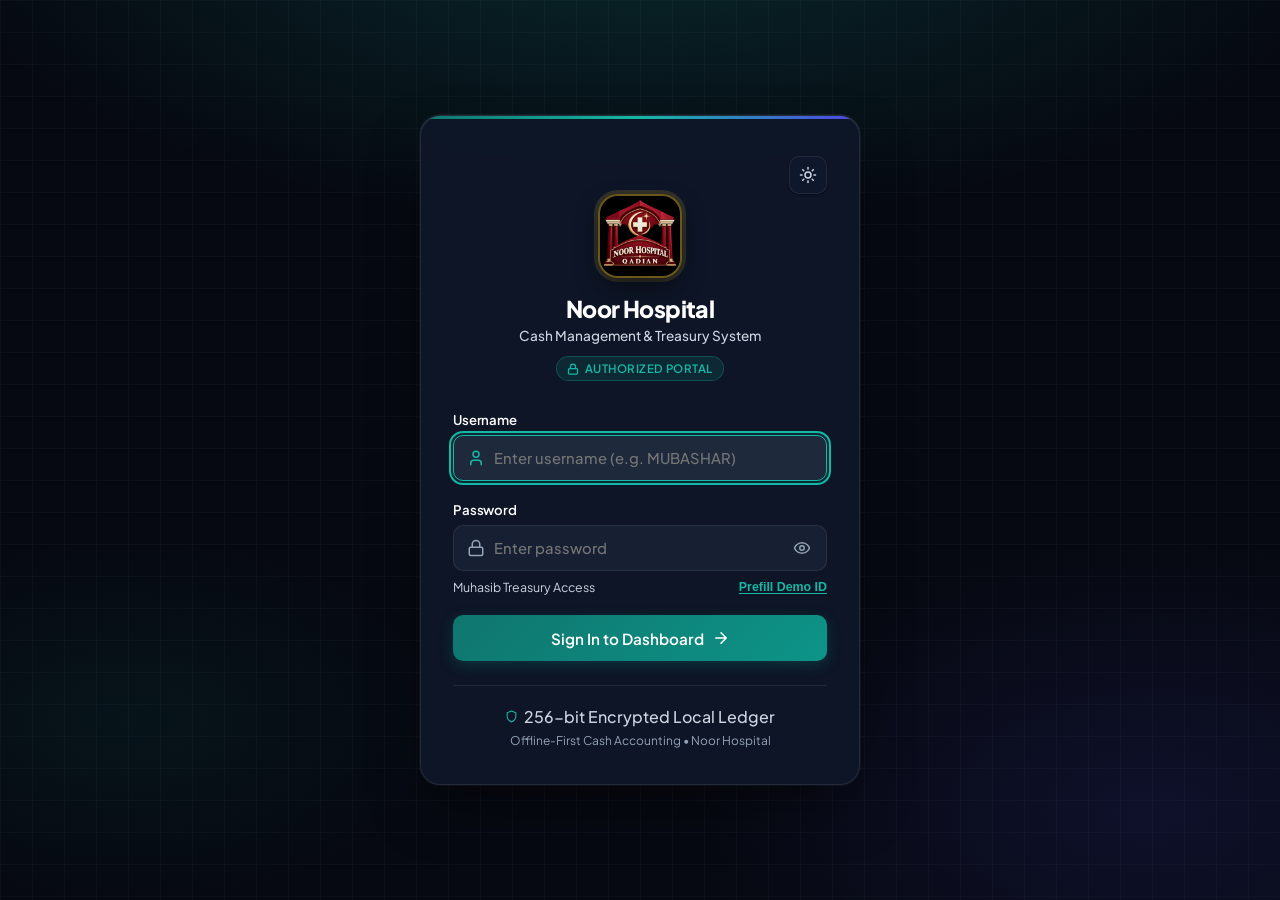
==== commit 183af9d4: "feat(bills): default Label ID prefix 73- with auto-normalise, and carry Label ID into Bill Payment R" ====
--- a/index.html
+++ b/index.html
@@ -70,7 +70,7 @@
   <!-- Chart.js Library Loaded Locally -->
   <script src="assets/chart.min.js" defer></script>
   <!-- Main Application Logic (Versioned for cache-busting) -->
-  <script src="assets/app.js?v=20261114_2" defer></script>
+  <script src="assets/app.js?v=20261116_2" defer></script>
   <script src="assets/staff-receipts.js?v=20261105_1" defer></script>
   <script src="assets/cash-borrow.js?v=20261014_22" defer></script>
   <script src="assets/notepad.js?v=20261014_27" defer></script>
@@ -1111,6 +1111,7 @@
                   <th class="text-center" style="width: 36px; padding: 12px 6px;"><input type="checkbox" id="select-all-advance-bills-head" title="Select all" onchange="app.ui.toggleSelectAllAdvanceBills(this.checked)"></th>
                   <th style="width: 100px;">Date</th>
                   <th style="width: 120px;">Bill Number</th>
+                  <th style="width: 110px;">Label ID</th>
                   <th style="min-width: 160px;">Vendor Name</th>
                   <th style="min-width: 140px;">Head</th>
                   <th class="text-right" style="width: 120px;">Amount</th>
@@ -1244,6 +1245,7 @@
                   <th class="text-center" style="width: 36px; padding: 12px 6px;"><input type="checkbox" id="select-all-hospital-bills-head" title="Select all" onchange="app.ui.toggleSelectAllHospitalBills(this.checked)"></th>
                   <th style="width: 100px;">Date</th>
                   <th style="width: 120px;">Bill Number</th>
+                  <th style="width: 110px;">Label ID</th>
                   <th style="min-width: 160px;">Vendor Name</th>
                   <th style="min-width: 140px;">Head</th>
                   <th class="text-right" style="width: 120px;">Amount</th>
@@ -2340,6 +2342,7 @@
   amount NUMERIC DEFAULT 0,
   "expenseType" TEXT,
   "tokenNumber" TEXT,
+  "labelId" TEXT,
   category TEXT,
   remarks TEXT,
   "slipId" BIGINT,
@@ -2359,6 +2362,7 @@
 -- Quick Upgrade for existing Supabase projects:
 -- ALTER TABLE temporary_slips ADD COLUMN IF NOT EXISTS "tokenNumber" TEXT;
 -- ALTER TABLE bills ADD COLUMN IF NOT EXISTS "tokenNumber" TEXT;
+-- ALTER TABLE bills ADD COLUMN IF NOT EXISTS "labelId" TEXT;
 
 CREATE TABLE IF NOT EXISTS transfers (
   id BIGSERIAL PRIMARY KEY,
@@ -3236,7 +3240,6 @@
             <svg viewBox="0 0 24 24" fill="none" stroke="currentColor"><rect width="20" height="14" x="2" y="5" rx="2"/><line x1="2" x2="22" y1="10" y2="10"/></svg>
           </span>
           <h3 id="dialog-bill-title">New Bill</h3>
-          <span class="token-badge" id="bill-token-badge">AUTO</span>
         </div>
         <p class="modal-subtitle">Direct vendor bill registration with category head & accounts tracking</p>
       </div>
@@ -3246,7 +3249,6 @@
     </div>
     <form id="form-bill-add">
       <input type="hidden" id="edit-bill-id">
-      <input type="hidden" id="bill-token">
       <div class="modal-body">
         <!-- 1. Grand Amount Display Deck -->
         <div class="amt-hero">
@@ -3286,6 +3288,14 @@
           <div class="form-group" style="margin-bottom:0">
             <label class="form-label" for="bill-number">Bill / Invoice # <span class="text-error">*</span></label>
             <input type="text" id="bill-number" class="form-input font-mono" placeholder="Enter manual Bill / Invoice #" required autocomplete="off">
+          </div>
+
+          <!-- Optional Label ID: user-typed, unique. Replaces the old auto Token No. -->
+          <div class="form-group" style="grid-column: 1 / -1; margin-bottom:0">
+            <div class="form-label-row">
+              <label class="form-label" for="bill-label-id">Label ID <span class="text-muted" style="font-weight:600;font-size:0.72rem;">(optional, must be unique)</span></label>
+            </div>
+            <input type="text" id="bill-label-id" class="form-input font-mono" placeholder="e.g. 73-123" value="73-" autocomplete="off" maxlength="60">
           </div>
 
           <!-- Row 2: Paid From & Vendor -->
@@ -4391,12 +4401,8 @@
     var theApp = window.app || (typeof app !== "undefined" ? app : null);
 
     function syncBillTokenUI(){
-      var btok=$("bill-token"), badge=$("bill-token-badge"), isEdit=$("edit-bill-id")&&$("edit-bill-id").value;
-      if(btok && !isEdit && theApp && theApp.generateToken){
-        var curType = (sel && sel.value === "advance") ? "advance_bill" : "hospital_bill";
-        btok.value = theApp.generateToken(curType);
-      }
-      if(badge && btok) badge.textContent = btok.value || 'AUTO';
+      // Token numbers are retired for bills: the user now types an optional
+      // Label ID in the bill form, so there is nothing to auto-generate here.
     }
     function paintSeg(){
       if(!sel) return;
@@ -4442,6 +4448,7 @@
               var lc=localStorage.getItem("nh_last_bill_cat");if(lc && cat){cat.value=lc;}
             }catch(e){}
             paintSeg();paintCat();syncBillTokenUI();
+            var lblNew=$("bill-label-id"); if(lblNew) lblNew.value="73-";
             if(bno){ bno.value=""; bno.placeholder="Enter manual Bill / Invoice #"; }
           }
           setTimeout(function(){try{if(bno){bno.focus();}else if(amt&&vendor){(amt.value?vendor:amt).focus();}}catch(e){}},120);
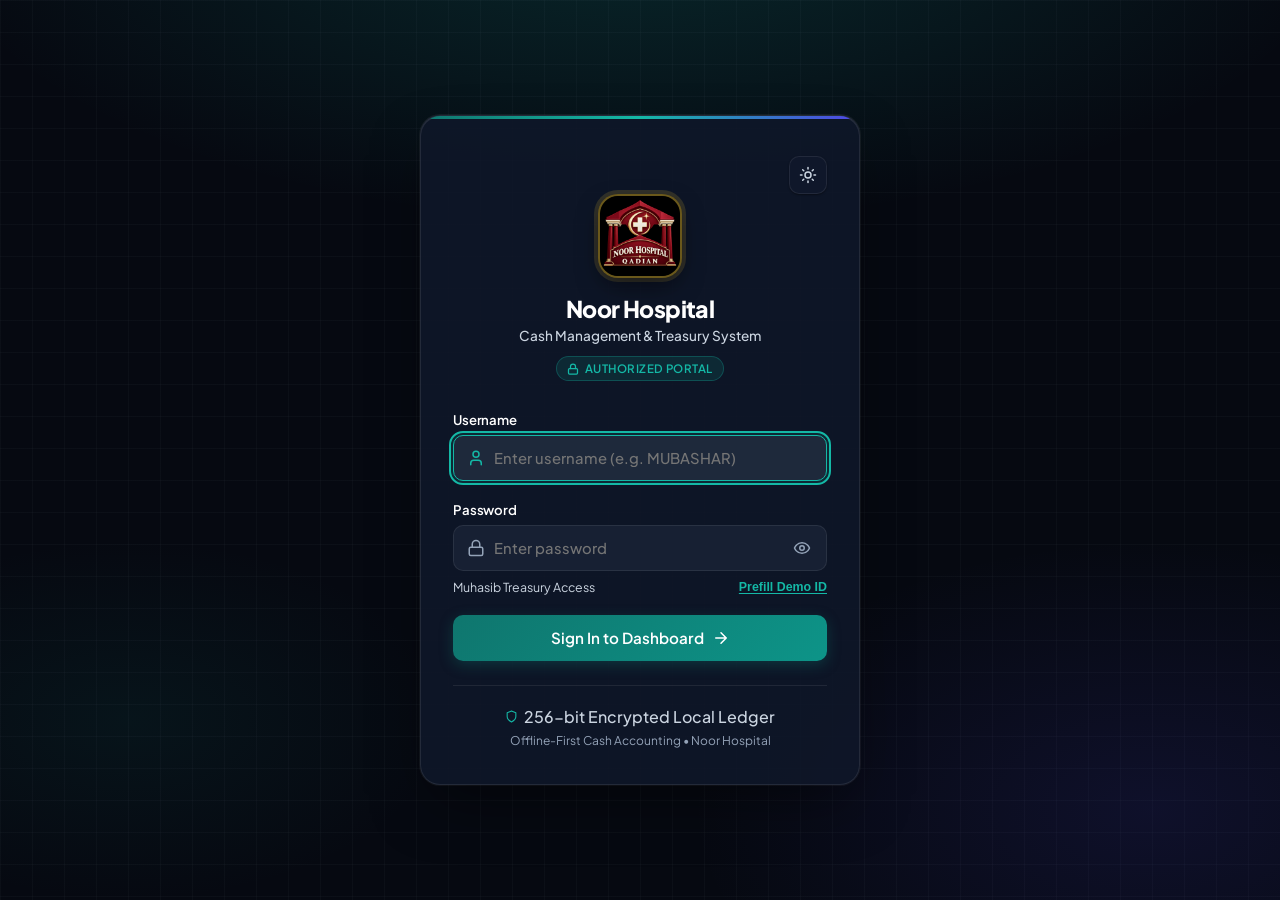
==== commit e8f96589: "feat(registers): show Vendor ID in Muhasib/Hospital bill tables; feat(payment-form): add hospital st" ====
--- a/index.html
+++ b/index.html
@@ -70,7 +70,7 @@
   <!-- Chart.js Library Loaded Locally -->
   <script src="assets/chart.min.js" defer></script>
   <!-- Main Application Logic (Versioned for cache-busting) -->
-  <script src="assets/app.js?v=20261116_2" defer></script>
+  <script src="assets/app.js?v=20261118_1" defer></script>
   <script src="assets/staff-receipts.js?v=20261105_1" defer></script>
   <script src="assets/cash-borrow.js?v=20261014_22" defer></script>
   <script src="assets/notepad.js?v=20261014_27" defer></script>
@@ -1113,6 +1113,7 @@
                   <th style="width: 120px;">Bill Number</th>
                   <th style="width: 110px;">Label ID</th>
                   <th style="min-width: 160px;">Vendor Name</th>
+                  <th style="width: 100px;">Vendor ID</th>
                   <th style="min-width: 140px;">Head</th>
                   <th class="text-right" style="width: 120px;">Amount</th>
                   <th style="min-width: 150px;">Remarks</th>
@@ -1247,6 +1248,7 @@
                   <th style="width: 120px;">Bill Number</th>
                   <th style="width: 110px;">Label ID</th>
                   <th style="min-width: 160px;">Vendor Name</th>
+                  <th style="width: 100px;">Vendor ID</th>
                   <th style="min-width: 140px;">Head</th>
                   <th class="text-right" style="width: 120px;">Amount</th>
                   <th style="min-width: 150px;">Remarks</th>
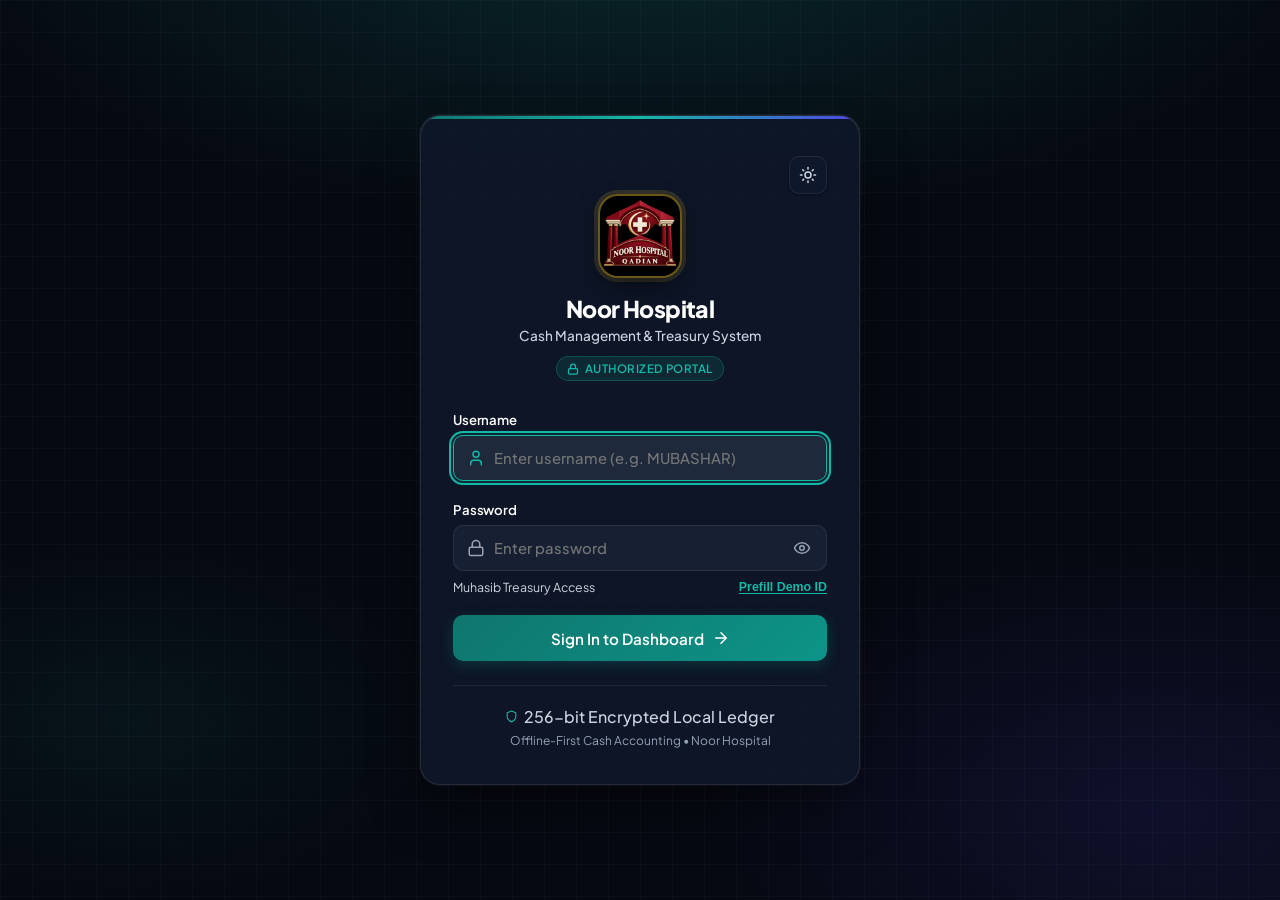
==== commit 06a36a29: "feat(payment-form): Wapasi Peshgi mode shows Name/IND columns with Mubashar Ali and IND0018469 defau" ====
--- a/index.html
+++ b/index.html
@@ -70,7 +70,7 @@
   <!-- Chart.js Library Loaded Locally -->
   <script src="assets/chart.min.js" defer></script>
   <!-- Main Application Logic (Versioned for cache-busting) -->
-  <script src="assets/app.js?v=20261118_1" defer></script>
+  <script src="assets/app.js?v=20261118_2" defer></script>
   <script src="assets/staff-receipts.js?v=20261105_1" defer></script>
   <script src="assets/cash-borrow.js?v=20261014_22" defer></script>
   <script src="assets/notepad.js?v=20261014_27" defer></script>
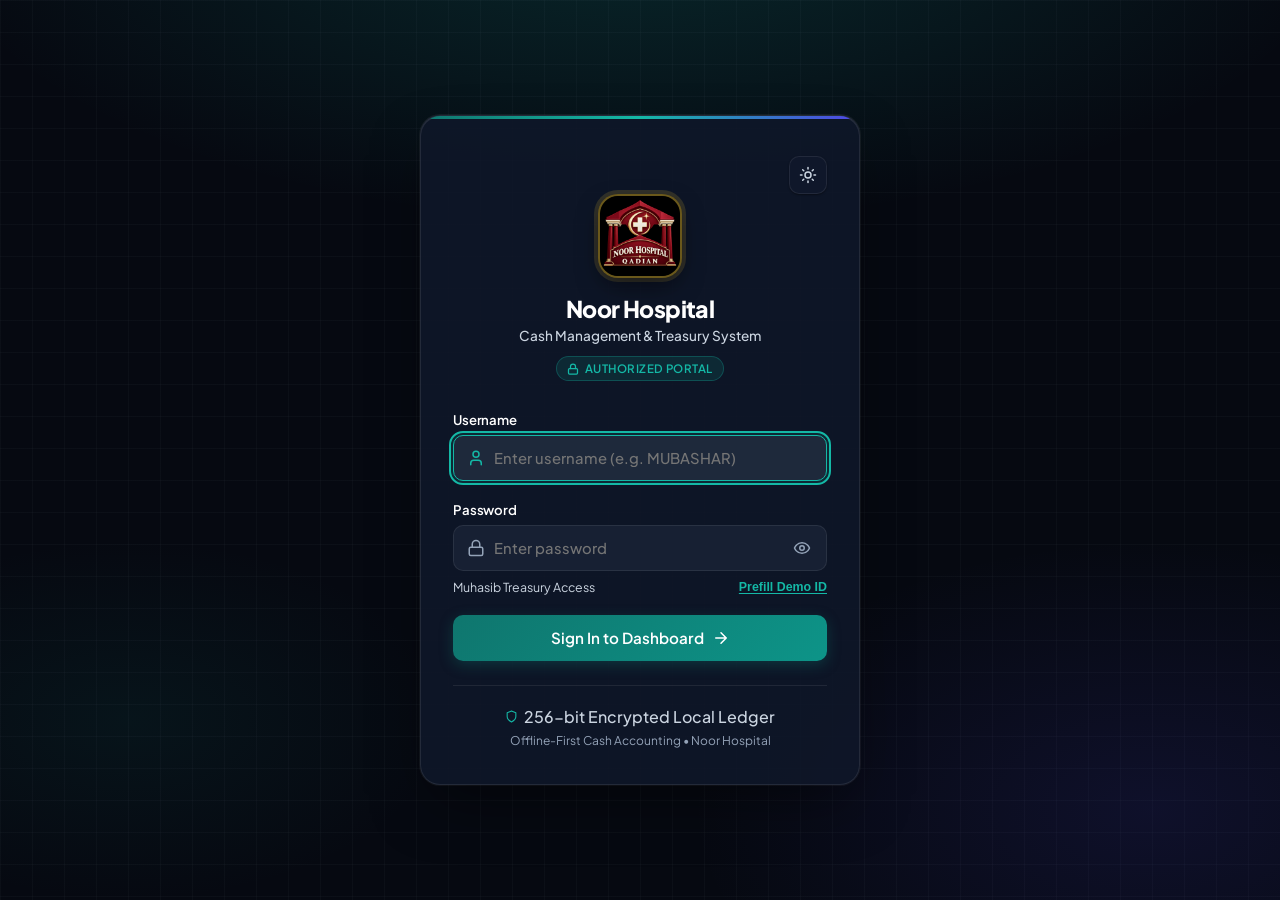
==== commit 5105b64c: "feat(forms): put amount and date in same row across all entry forms, remove date highlight glow, and" ====
--- a/index.html
+++ b/index.html
@@ -60,7 +60,7 @@
   </style>
 
   <!-- Main Stylesheet (Versioned for cache-busting) -->
-  <link rel="stylesheet" href="assets/app.css?v=20261112_1">
+  <link rel="stylesheet" href="assets/app.css?v=20261118_4">
   <link rel="stylesheet" href="assets/staff-receipts.css?v=20261010_17">
   <link rel="stylesheet" href="assets/cash-borrow.css?v=20261013_10">
   <link rel="stylesheet" href="assets/notepad.css?v=20261014_27">
@@ -70,7 +70,7 @@
   <!-- Chart.js Library Loaded Locally -->
   <script src="assets/chart.min.js" defer></script>
   <!-- Main Application Logic (Versioned for cache-busting) -->
-  <script src="assets/app.js?v=20261118_2" defer></script>
+  <script src="assets/app.js?v=20261118_4" defer></script>
   <script src="assets/staff-receipts.js?v=20261105_1" defer></script>
   <script src="assets/cash-borrow.js?v=20261014_22" defer></script>
   <script src="assets/notepad.js?v=20261014_27" defer></script>
@@ -2631,30 +2631,41 @@
     <form id="form-advance-add">
       <input type="hidden" id="edit-advance-id">
       <div class="modal-body">
-        <!-- 1. Grand Amount Display Deck -->
-        <div class="amt-hero">
-          <div class="amt-hero-top">
-            <label class="form-label" for="adv-amount">Float Replenishment Amount</label>
-            <span class="amt-currency-label">INR (₹)</span>
-          </div>
-          <div class="amt-input-wrap">
-            <span class="amt-cur">₹</span>
-            <input type="number" step="0.01" min="0.01" id="adv-amount" class="amt-input" inputmode="decimal" placeholder="0.00" required autocomplete="off">
-          </div>
-          <div class="amt-words" id="adv-amount-words">Zero Rupees</div>
-          <div class="quick-chips">
-            <button type="button" class="qchip" data-target="adv-amount" data-add="500">+500</button>
-            <button type="button" class="qchip" data-target="adv-amount" data-add="1000">+1,000</button>
-            <button type="button" class="qchip" data-target="adv-amount" data-add="5000">+5,000</button>
-            <button type="button" class="qchip" data-target="adv-amount" data-add="10000">+10,000</button>
-            <button type="button" class="qchip" data-target="adv-amount" data-add="25000">+25,000</button>
-            <button type="button" class="qchip qchip-clear" data-target="adv-amount" data-clear="1">✕ Clear</button>
-          </div>
-        </div>
-
-        <!-- 2. Dual-Column Pro Layout -->
+        <!-- Dual-Column Pro Layout -->
         <div class="modal-form-grid">
-          <!-- Left Column: Float Purpose Cards -->
+          <!-- Row 1: Amount & Entry Date in the same row -->
+          <div class="form-group" style="margin-bottom:0">
+            <div class="form-label-row">
+              <label class="form-label" for="adv-amount">Float Replenishment Amount <span class="text-error">*</span></label>
+              <span class="amt-currency-label">INR (₹)</span>
+            </div>
+            <div class="amt-input-wrap">
+              <span class="amt-cur">₹</span>
+              <input type="number" step="0.01" min="0.01" id="adv-amount" class="amt-input" inputmode="decimal" placeholder="0.00" required autocomplete="off">
+            </div>
+            <div class="amt-words" id="adv-amount-words">Zero Rupees</div>
+            <div class="quick-chips">
+              <button type="button" class="qchip" data-target="adv-amount" data-add="500">+500</button>
+              <button type="button" class="qchip" data-target="adv-amount" data-add="1000">+1,000</button>
+              <button type="button" class="qchip" data-target="adv-amount" data-add="5000">+5,000</button>
+              <button type="button" class="qchip" data-target="adv-amount" data-add="10000">+10,000</button>
+              <button type="button" class="qchip" data-target="adv-amount" data-add="25000">+25,000</button>
+              <button type="button" class="qchip qchip-clear" data-target="adv-amount" data-clear="1">✕ Clear</button>
+            </div>
+          </div>
+
+          <div class="form-group" style="margin-bottom:0">
+            <div class="form-label-row">
+              <label class="form-label" for="adv-date">Entry Date <span class="text-error">*</span></label>
+              <div class="date-presets">
+                <button type="button" class="date-pill" data-target="adv-date" data-preset="today">Today</button>
+                <button type="button" class="date-pill" data-target="adv-date" data-preset="yesterday">Yesterday</button>
+              </div>
+            </div>
+            <input type="date" id="adv-date" class="form-input" required>
+          </div>
+
+          <!-- Row 2: Purpose Cards (Left) & Remarks (Right) -->
           <div class="form-col">
             <label class="form-label">Float Category / Purpose</label>
             <div class="float-cat-grid" style="grid-template-columns: 1fr; gap: 7px; margin-bottom: 0;">
@@ -2689,19 +2700,7 @@
             </div>
           </div>
 
-          <!-- Right Column: Date & Remarks -->
           <div class="form-col">
-            <div class="form-group" style="margin-bottom:0.75rem">
-              <div class="form-label-row">
-                <label class="form-label" for="adv-date">Entry Date</label>
-                <div class="date-presets">
-                  <button type="button" class="date-pill" data-target="adv-date" data-preset="today">Today</button>
-                  <button type="button" class="date-pill" data-target="adv-date" data-preset="yesterday">Yesterday</button>
-                </div>
-              </div>
-              <input type="date" id="adv-date" class="form-input" required>
-            </div>
-
             <div class="form-group" style="margin-bottom:0">
               <label class="form-label" for="adv-remarks">Remarks / Notes</label>
               <textarea id="adv-remarks" class="form-textarea" placeholder="e.g. Received cash replenishment from Muhasib..." rows="3" required></textarea>
@@ -2744,30 +2743,41 @@
     <form id="form-hospital-add">
       <input type="hidden" id="edit-hospital-id">
       <div class="modal-body">
-        <!-- 1. Grand Amount Display Deck -->
-        <div class="amt-hero">
-          <div class="amt-hero-top">
-            <label class="form-label" for="hosp-amount">Collection Amount</label>
-            <span class="amt-currency-label">INR (₹)</span>
-          </div>
-          <div class="amt-input-wrap">
-            <span class="amt-cur">₹</span>
-            <input type="number" step="0.01" min="0.01" id="hosp-amount" class="amt-input" inputmode="decimal" placeholder="0.00" required autocomplete="off">
-          </div>
-          <div class="amt-words" id="hosp-amount-words">Zero Rupees</div>
-          <div class="quick-chips">
-            <button type="button" class="qchip" data-target="hosp-amount" data-add="500">+500</button>
-            <button type="button" class="qchip" data-target="hosp-amount" data-add="1000">+1,000</button>
-            <button type="button" class="qchip" data-target="hosp-amount" data-add="5000">+5,000</button>
-            <button type="button" class="qchip" data-target="hosp-amount" data-add="10000">+10,000</button>
-            <button type="button" class="qchip" data-target="hosp-amount" data-add="25000">+25,000</button>
-            <button type="button" class="qchip qchip-clear" data-target="hosp-amount" data-clear="1">✕ Clear</button>
-          </div>
-        </div>
-
-        <!-- 2. Dual-Column Pro Layout -->
+        <!-- Dual-Column Pro Layout -->
         <div class="modal-form-grid">
-          <!-- Left Column: Department Selection Cards -->
+          <!-- Row 1: Collection Amount & Collection Date in the same row -->
+          <div class="form-group" style="margin-bottom:0">
+            <div class="form-label-row">
+              <label class="form-label" for="hosp-amount">Collection Amount <span class="text-error">*</span></label>
+              <span class="amt-currency-label">INR (₹)</span>
+            </div>
+            <div class="amt-input-wrap">
+              <span class="amt-cur">₹</span>
+              <input type="number" step="0.01" min="0.01" id="hosp-amount" class="amt-input" inputmode="decimal" placeholder="0.00" required autocomplete="off">
+            </div>
+            <div class="amt-words" id="hosp-amount-words">Zero Rupees</div>
+            <div class="quick-chips">
+              <button type="button" class="qchip" data-target="hosp-amount" data-add="500">+500</button>
+              <button type="button" class="qchip" data-target="hosp-amount" data-add="1000">+1,000</button>
+              <button type="button" class="qchip" data-target="hosp-amount" data-add="5000">+5,000</button>
+              <button type="button" class="qchip" data-target="hosp-amount" data-add="10000">+10,000</button>
+              <button type="button" class="qchip" data-target="hosp-amount" data-add="25000">+25,000</button>
+              <button type="button" class="qchip qchip-clear" data-target="hosp-amount" data-clear="1">✕ Clear</button>
+            </div>
+          </div>
+
+          <div class="form-group" style="margin-bottom:0">
+            <div class="form-label-row">
+              <label class="form-label" for="hosp-date">Collection Date <span class="text-error">*</span></label>
+              <div class="date-presets">
+                <button type="button" class="date-pill" data-target="hosp-date" data-preset="today">Today</button>
+                <button type="button" class="date-pill" data-target="hosp-date" data-preset="yesterday">Yesterday</button>
+              </div>
+            </div>
+            <input type="date" id="hosp-date" class="form-input" required>
+          </div>
+
+          <!-- Row 2: Department Selection Cards (Left) & Shift + Remarks (Right) -->
           <div class="form-col">
             <label class="form-label">Revenue Department</label>
             <select id="hosp-source" class="form-select hidden-select" required>
@@ -2821,19 +2831,7 @@
             </div>
           </div>
 
-          <!-- Right Column: Date, Shift, and Notes -->
           <div class="form-col">
-            <div class="form-group" style="margin-bottom:0.75rem">
-              <div class="form-label-row">
-                <label class="form-label" for="hosp-date">Collection Date</label>
-                <div class="date-presets">
-                  <button type="button" class="date-pill" data-target="hosp-date" data-preset="today">Today</button>
-                  <button type="button" class="date-pill" data-target="hosp-date" data-preset="yesterday">Yesterday</button>
-                </div>
-              </div>
-              <input type="date" id="hosp-date" class="form-input" required>
-            </div>
-
             <div class="form-group" style="margin-bottom:0.75rem">
               <label class="form-label">Collection Shift</label>
               <div class="shift-chips">
@@ -2886,52 +2884,52 @@
     <form id="form-deposit-add">
       <input type="hidden" id="edit-deposit-id">
       <div class="modal-body">
-        <!-- Grand Amount Display Deck -->
-        <div class="amt-hero">
-          <div class="amt-hero-top">
-            <label class="form-label" for="dep-amount">Deposit Amount</label>
-            <span class="amt-currency-label">INR (₹)</span>
-          </div>
-          <div class="amt-input-wrap">
-            <span class="amt-cur">₹</span>
-            <input type="number" step="0.01" min="0.01" id="dep-amount" class="amt-input" inputmode="decimal" placeholder="0.00" required autocomplete="off">
-          </div>
-          <div class="amt-words" id="dep-amount-words">Zero Rupees</div>
-          <div class="quick-chips">
-            <button type="button" class="qchip" data-target="dep-amount" data-add="500">+500</button>
-            <button type="button" class="qchip" data-target="dep-amount" data-add="1000">+1,000</button>
-            <button type="button" class="qchip" data-target="dep-amount" data-add="5000">+5,000</button>
-            <button type="button" class="qchip" data-target="dep-amount" data-add="10000">+10,000</button>
-            <button type="button" class="qchip qchip-clear" data-target="dep-amount" data-clear="1">✕ Clear</button>
-          </div>
-        </div>
-
         <div class="modal-form-grid">
-          <!-- Left Column -->
+          <!-- Row 1: Deposit Amount & Deposit Date in the same row -->
+          <div class="form-group" style="margin-bottom:0">
+            <div class="form-label-row">
+              <label class="form-label" for="dep-amount">Deposit Amount <span class="text-error">*</span></label>
+              <span class="amt-currency-label">INR (₹)</span>
+            </div>
+            <div class="amt-input-wrap">
+              <span class="amt-cur">₹</span>
+              <input type="number" step="0.01" min="0.01" id="dep-amount" class="amt-input" inputmode="decimal" placeholder="0.00" required autocomplete="off">
+            </div>
+            <div class="amt-words" id="dep-amount-words">Zero Rupees</div>
+            <div class="quick-chips">
+              <button type="button" class="qchip" data-target="dep-amount" data-add="500">+500</button>
+              <button type="button" class="qchip" data-target="dep-amount" data-add="1000">+1,000</button>
+              <button type="button" class="qchip" data-target="dep-amount" data-add="5000">+5,000</button>
+              <button type="button" class="qchip" data-target="dep-amount" data-add="10000">+10,000</button>
+              <button type="button" class="qchip qchip-clear" data-target="dep-amount" data-clear="1">✕ Clear</button>
+            </div>
+          </div>
+
+          <div class="form-group" style="margin-bottom:0">
+            <div class="form-label-row">
+              <label class="form-label" for="dep-date">Deposit Date <span class="text-error">*</span></label>
+              <div class="date-presets">
+                <button type="button" class="date-pill" data-target="dep-date" data-preset="today">Today</button>
+                <button type="button" class="date-pill" data-target="dep-date" data-preset="yesterday">Yesterday</button>
+              </div>
+            </div>
+            <input type="date" id="dep-date" class="form-input" required>
+          </div>
+
+          <!-- Row 2: Left Column (Receipt & Remarks) & Right Column (Attachment) -->
           <div class="modal-col">
             <div class="form-group">
-              <div class="form-label-row">
-                <label class="form-label" for="dep-date">Deposit Date</label>
-                <div class="date-presets">
-                  <button type="button" class="date-pill" data-target="dep-date" data-preset="today">Today</button>
-                  <button type="button" class="date-pill" data-target="dep-date" data-preset="yesterday">Yesterday</button>
-                </div>
-              </div>
-              <input type="date" id="dep-date" class="form-input" required>
-            </div>
-            <div class="form-group">
-              <label class="form-label" for="dep-receipt">Receipt / Voucher Number</label>
+              <label class="form-label" for="dep-receipt">Receipt / Voucher Number <span class="text-error">*</span></label>
               <input type="text" id="dep-receipt" class="form-input font-mono" placeholder="e.g. REC-9821" required>
             </div>
-            <div class="form-group">
+            <div class="form-group" style="margin-bottom:0">
               <label class="form-label" for="dep-remarks">Remarks</label>
-              <textarea id="dep-remarks" class="form-textarea" placeholder="Deposit notes..." rows="2"></textarea>
-            </div>
-          </div>
-
-          <!-- Right Column: Attachment -->
+              <textarea id="dep-remarks" class="form-textarea" placeholder="Deposit notes..." rows="3"></textarea>
+            </div>
+          </div>
+
           <div class="modal-col">
-            <div class="form-group">
+            <div class="form-group" style="margin-bottom:0">
               <label class="form-label">Receipt Attachment (Photo / PDF)</label>
               <div class="upload-source-selector" style="display: flex; gap: 0.5rem; margin-bottom: 0.5rem;">
                 <button type="button" class="btn btn-secondary btn-sm flex-1 active" id="deposit-source-supabase" onclick="app.attachments.setUploadSource('deposit', 'supabase')">
@@ -3004,32 +3002,44 @@
       <input type="hidden" id="edit-slip-id">
       <input type="hidden" id="slip-token">
       <div class="modal-body">
-        <!-- 1. Grand Amount Display Deck -->
-        <div class="amt-hero">
-          <div class="amt-hero-top">
-            <label class="form-label" for="slip-amount">Slip Amount</label>
-            <span class="amt-currency-label">INR (₹)</span>
-          </div>
-          <div class="amt-input-wrap">
-            <span class="amt-cur">₹</span>
-            <input type="number" step="0.01" min="0.01" id="slip-amount" class="amt-input" inputmode="decimal" placeholder="0.00" required autocomplete="off">
-          </div>
-          <div class="amt-words" id="slip-amount-words">Zero Rupees</div>
-          <div class="quick-chips">
-            <button type="button" class="qchip" data-target="slip-amount" data-add="100">+100</button>
-            <button type="button" class="qchip" data-target="slip-amount" data-add="500">+500</button>
-            <button type="button" class="qchip" data-target="slip-amount" data-add="1000">+1,000</button>
-            <button type="button" class="qchip" data-target="slip-amount" data-add="5000">+5,000</button>
-            <button type="button" class="qchip qchip-clear" data-target="slip-amount" data-clear="1">✕ Clear</button>
-          </div>
-        </div>
-
         <!-- Hidden Expense Type (auto-selected by register) -->
         <input type="hidden" id="slip-exp-type" value="hospital">
 
-        <!-- 2. Vendor / Person Name & Date (2-column layout) -->
-        <div class="grid-2">
-          <div class="form-group">
+        <!-- Dual-Column Pro Layout -->
+        <div class="modal-form-grid">
+          <!-- Row 1: Slip Amount & Slip Date in the same row -->
+          <div class="form-group" style="margin-bottom:0">
+            <div class="form-label-row">
+              <label class="form-label" for="slip-amount">Slip Amount <span class="text-error">*</span></label>
+              <span class="amt-currency-label">INR (₹)</span>
+            </div>
+            <div class="amt-input-wrap">
+              <span class="amt-cur">₹</span>
+              <input type="number" step="0.01" min="0.01" id="slip-amount" class="amt-input" inputmode="decimal" placeholder="0.00" required autocomplete="off">
+            </div>
+            <div class="amt-words" id="slip-amount-words">Zero Rupees</div>
+            <div class="quick-chips">
+              <button type="button" class="qchip" data-target="slip-amount" data-add="100">+100</button>
+              <button type="button" class="qchip" data-target="slip-amount" data-add="500">+500</button>
+              <button type="button" class="qchip" data-target="slip-amount" data-add="1000">+1,000</button>
+              <button type="button" class="qchip" data-target="slip-amount" data-add="5000">+5,000</button>
+              <button type="button" class="qchip qchip-clear" data-target="slip-amount" data-clear="1">✕ Clear</button>
+            </div>
+          </div>
+
+          <div class="form-group" style="margin-bottom:0">
+            <div class="form-label-row">
+              <label class="form-label" for="slip-date">Date <span class="text-error">*</span></label>
+              <div class="date-presets">
+                <button type="button" class="date-pill" data-target="slip-date" data-preset="today">Today</button>
+                <button type="button" class="date-pill" data-target="slip-date" data-preset="yesterday">Yesterday</button>
+              </div>
+            </div>
+            <input type="date" id="slip-date" class="form-input" required>
+          </div>
+
+          <!-- Row 2: Vendor / Person Name (Full Width) -->
+          <div class="form-group" style="grid-column: 1 / -1; margin-bottom:0">
             <div class="form-label-row">
               <label class="form-label" for="slip-vendor">Vendor / Person <span class="text-error">*</span></label>
               <button type="button" class="btn-vendor-quick-add" onclick="app.vendors.openAddVendorModal('', 'slip')">+ New Vendor</button>
@@ -3037,16 +3047,6 @@
             <select id="slip-vendor" class="form-select" required>
               <option value="">-- Select Registered Vendor --</option>
             </select>
-          </div>
-          <div class="form-group">
-            <div class="form-label-row">
-              <label class="form-label" for="slip-date">Date</label>
-              <div class="date-presets">
-                <button type="button" class="date-pill" data-target="slip-date" data-preset="today">Today</button>
-                <button type="button" class="date-pill" data-target="slip-date" data-preset="yesterday">Yesterday</button>
-              </div>
-            </div>
-            <input type="date" id="slip-date" class="form-input" required>
           </div>
         </div>
 
@@ -3252,33 +3252,32 @@
     <form id="form-bill-add">
       <input type="hidden" id="edit-bill-id">
       <div class="modal-body">
-        <!-- 1. Grand Amount Display Deck -->
-        <div class="amt-hero">
-          <div class="amt-hero-top">
-            <label class="form-label" for="bill-amount">Bill Amount</label>
-            <span class="amt-currency-label">INR (₹)</span>
-          </div>
-          <div class="amt-input-wrap">
-            <span class="amt-cur">₹</span>
-            <input type="number" step="0.01" min="0.01" id="bill-amount" class="amt-input" inputmode="decimal" placeholder="0.00" required autocomplete="off">
-          </div>
-          <div class="amt-words" id="bill-amount-words">Zero Rupees</div>
-          <div class="quick-chips">
-            <button type="button" class="qchip" data-target="bill-amount" data-add="100">+100</button>
-            <button type="button" class="qchip" data-target="bill-amount" data-add="500">+500</button>
-            <button type="button" class="qchip" data-target="bill-amount" data-add="1000">+1,000</button>
-            <button type="button" class="qchip" data-target="bill-amount" data-add="5000">+5,000</button>
-            <button type="button" class="qchip" data-target="bill-amount" data-add="10000">+10,000</button>
-            <button type="button" class="qchip qchip-clear" data-target="bill-amount" data-clear="1">✕ Clear</button>
-          </div>
-        </div>
-
-        <!-- 2. Dual-Column Pro Grid -->
+        <!-- Dual-Column Pro Grid -->
         <div class="modal-form-grid">
-          <!-- Row 1: Bill Date & Bill Number at top -->
+          <!-- Row 1: Amount & Bill Date in the same row -->
           <div class="form-group" style="margin-bottom:0">
             <div class="form-label-row">
-              <label class="form-label" for="bill-date">Bill Date</label>
+              <label class="form-label" for="bill-amount">Bill Amount <span class="text-error">*</span></label>
+              <span class="amt-currency-label">INR (₹)</span>
+            </div>
+            <div class="amt-input-wrap">
+              <span class="amt-cur">₹</span>
+              <input type="number" step="0.01" min="0.01" id="bill-amount" class="amt-input" inputmode="decimal" placeholder="0.00" required autocomplete="off">
+            </div>
+            <div class="amt-words" id="bill-amount-words">Zero Rupees</div>
+            <div class="quick-chips">
+              <button type="button" class="qchip" data-target="bill-amount" data-add="100">+100</button>
+              <button type="button" class="qchip" data-target="bill-amount" data-add="500">+500</button>
+              <button type="button" class="qchip" data-target="bill-amount" data-add="1000">+1,000</button>
+              <button type="button" class="qchip" data-target="bill-amount" data-add="5000">+5,000</button>
+              <button type="button" class="qchip" data-target="bill-amount" data-add="10000">+10,000</button>
+              <button type="button" class="qchip qchip-clear" data-target="bill-amount" data-clear="1">✕ Clear</button>
+            </div>
+          </div>
+
+          <div class="form-group" style="margin-bottom:0">
+            <div class="form-label-row">
+              <label class="form-label" for="bill-date">Bill Date <span class="text-error">*</span></label>
               <div class="date-presets">
                 <button type="button" class="date-pill" data-target="bill-date" data-preset="today">Today</button>
                 <button type="button" class="date-pill" data-target="bill-date" data-preset="yesterday">Yesterday</button>
@@ -3287,13 +3286,14 @@
             <input type="date" id="bill-date" class="form-input" required>
           </div>
 
+          <!-- Row 2: Bill / Invoice # & Label ID -->
           <div class="form-group" style="margin-bottom:0">
             <label class="form-label" for="bill-number">Bill / Invoice # <span class="text-error">*</span></label>
             <input type="text" id="bill-number" class="form-input font-mono" placeholder="Enter manual Bill / Invoice #" required autocomplete="off">
           </div>
 
           <!-- Optional Label ID: user-typed, unique. Replaces the old auto Token No. -->
-          <div class="form-group" style="grid-column: 1 / -1; margin-bottom:0">
+          <div class="form-group" style="margin-bottom:0">
             <div class="form-label-row">
               <label class="form-label" for="bill-label-id">Label ID <span class="text-muted" style="font-weight:600;font-size:0.72rem;">(optional, must be unique)</span></label>
             </div>
@@ -4453,7 +4453,7 @@
             var lblNew=$("bill-label-id"); if(lblNew) lblNew.value="73-";
             if(bno){ bno.value=""; bno.placeholder="Enter manual Bill / Invoice #"; }
           }
-          setTimeout(function(){try{if(bno){bno.focus();}else if(amt&&vendor){(amt.value?vendor:amt).focus();}}catch(e){}},120);
+          setTimeout(function(){try{if(amt&&!amt.value){amt.focus();}else if(bno){bno.focus();}else if(amt&&vendor){(amt.value?vendor:amt).focus();}}catch(e){}},120);
         }
       };
     }
--- a/assets/app.css
+++ b/assets/app.css
@@ -3245,27 +3245,70 @@
   border-color: var(--modal-accent, #6366f1) !important;
   box-shadow: 0 2px 8px var(--modal-accent-glow, rgba(99,102,241,0.3));
 }
-/* Entry-form date field: same size as the amount field above it */
+/* Entry-form date & amount fields: matching size & appearance side-by-side */
 .modal-dialog input[type="date"].form-input {
-  font-size: 1.6rem;
+  font-size: 1.5rem;
   font-weight: 700;
   letter-spacing: -0.01em;
   line-height: 1.2;
   min-height: 46px;
   padding: 0.15rem 0.8rem;
-}
-/* A date field that already holds a value glows like a filled amount field,
-   so it is obvious at a glance that the date has been entered. */
-.modal-dialog input[type="date"].form-input:valid {
-  border-color: rgba(56, 189, 248, 0.55);
-  background-color: rgba(56, 189, 248, 0.10);
-  box-shadow: 0 0 0 3px rgba(56, 189, 248, 0.10);
+  background: var(--bg-card);
+  border: 1.5px solid var(--border-color);
+  border-radius: 10px;
   color: var(--text-main);
-  font-weight: 700;
-}
-.modal-dialog input[type="date"].form-input:valid:focus {
-  border-color: #38bdf8;
-  box-shadow: 0 0 0 3px rgba(56, 189, 248, 0.20);
+  box-sizing: border-box;
+  transition: border-color 0.2s ease, box-shadow 0.2s ease, background 0.2s ease;
+}
+.modal-dialog input[type="date"].form-input:focus {
+  border-color: var(--modal-accent, var(--primary));
+  box-shadow: 0 0 0 3px var(--modal-accent-glow, rgba(99, 102, 241, 0.2));
+  background: var(--bg-input-focus, var(--bg-card));
+}
+.modal-dialog input[type="date"].form-input::-webkit-calendar-picker-indicator {
+  cursor: pointer;
+  opacity: 0.75;
+  transition: opacity 0.15s ease;
+}
+.modal-dialog input[type="date"].form-input::-webkit-calendar-picker-indicator:hover {
+  opacity: 1;
+}
+
+/* Amount input box inside modal-form-grid */
+.modal-form-grid .amt-input-wrap,
+.modal-dialog .amt-input-wrap-boxed {
+  background: var(--bg-card);
+  border: 1.5px solid var(--border-color);
+  border-radius: 10px;
+  padding: 0.15rem 0.8rem;
+  min-height: 46px;
+  box-sizing: border-box;
+  display: flex;
+  align-items: center;
+  gap: 8px;
+  transition: border-color 0.2s ease, box-shadow 0.2s ease, background 0.2s ease;
+}
+.modal-form-grid .amt-input-wrap:focus-within,
+.modal-dialog .amt-input-wrap-boxed:focus-within {
+  border-color: var(--modal-accent, var(--primary));
+  box-shadow: 0 0 0 3px var(--modal-accent-glow, rgba(99, 102, 241, 0.2));
+  background: var(--bg-input-focus, var(--bg-card));
+}
+.modal-form-grid .amt-words,
+.modal-dialog .amt-words {
+  margin-top: 5px;
+  display: flex;
+}
+.modal-form-grid .quick-chips,
+.modal-dialog .quick-chips {
+  margin-top: 6px;
+  gap: 6px;
+}
+.modal-form-grid .quick-chips .qchip,
+.modal-dialog .quick-chips .qchip {
+  padding: 3px 8px;
+  font-size: 0.72rem;
+  min-width: 44px;
 }
 
 /* ─── Segmented Control — Premium Tabbed Switch ─── */
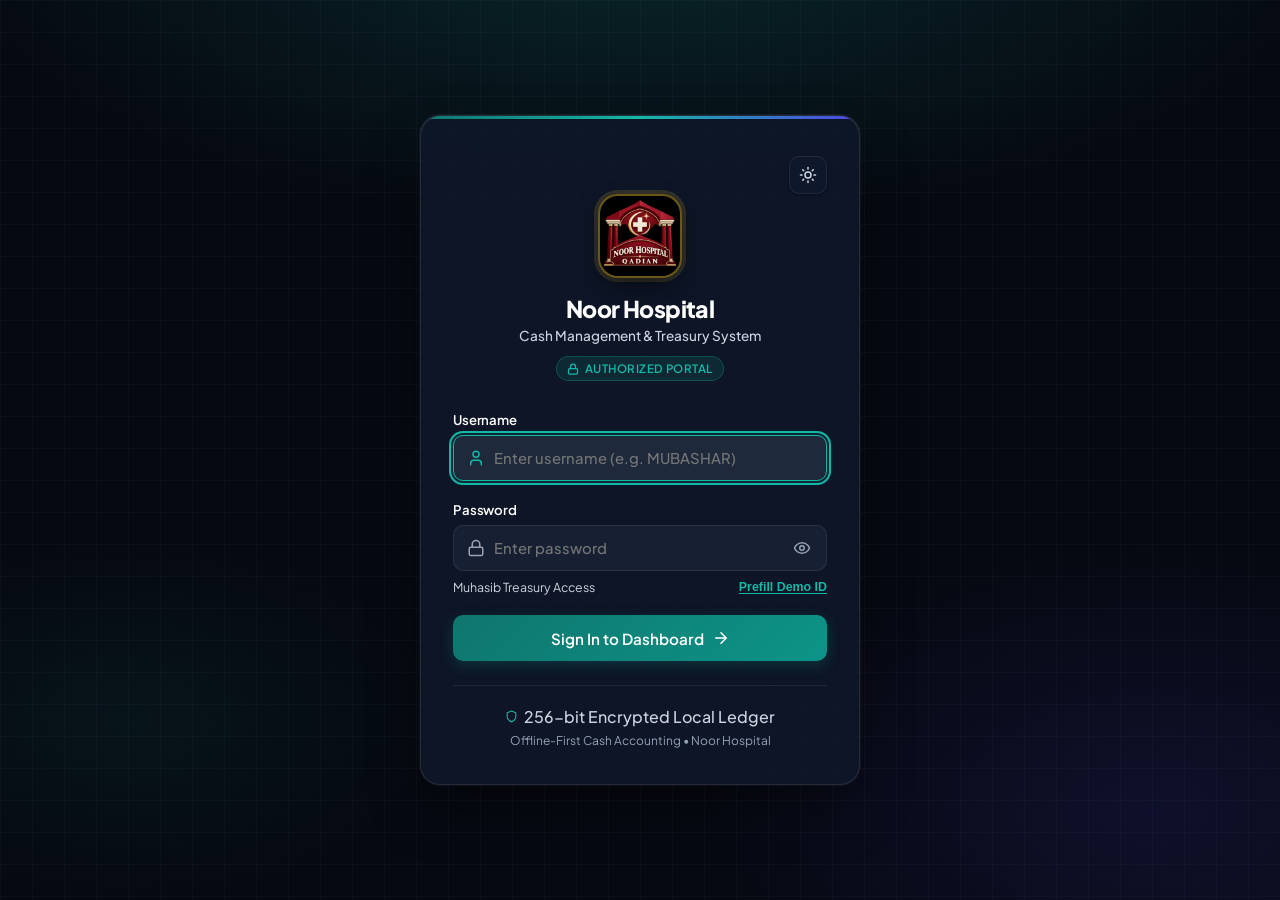
==== commit 6ab95f83: "feat(payment-form): show P.T.O. at the bottom of every page except the last" ====
--- a/index.html
+++ b/index.html
@@ -70,7 +70,7 @@
   <!-- Chart.js Library Loaded Locally -->
   <script src="assets/chart.min.js" defer></script>
   <!-- Main Application Logic (Versioned for cache-busting) -->
-  <script src="assets/app.js?v=20261118_4" defer></script>
+  <script src="assets/app.js?v=20261121_1" defer></script>
   <script src="assets/staff-receipts.js?v=20261105_1" defer></script>
   <script src="assets/cash-borrow.js?v=20261014_22" defer></script>
   <script src="assets/notepad.js?v=20261014_27" defer></script>
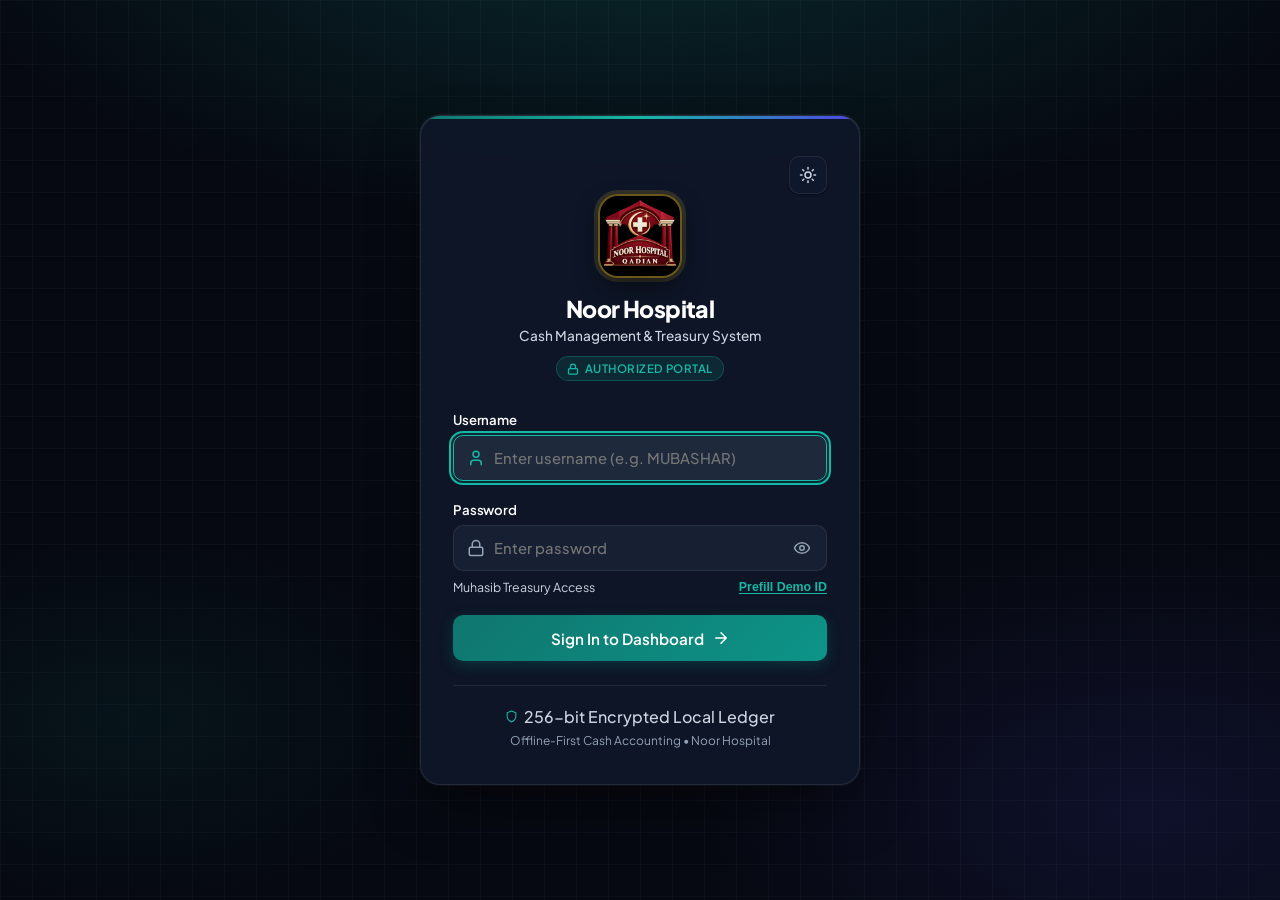
==== commit 680a8b7b: "feat(sorting): use Label ID as the second priority in every bill sort (registers, reports, print, ex" ====
--- a/index.html
+++ b/index.html
@@ -70,7 +70,7 @@
   <!-- Chart.js Library Loaded Locally -->
   <script src="assets/chart.min.js" defer></script>
   <!-- Main Application Logic (Versioned for cache-busting) -->
-  <script src="assets/app.js?v=20261121_1" defer></script>
+  <script src="assets/app.js?v=20261121_2" defer></script>
   <script src="assets/staff-receipts.js?v=20261105_1" defer></script>
   <script src="assets/cash-borrow.js?v=20261014_22" defer></script>
   <script src="assets/notepad.js?v=20261014_27" defer></script>
